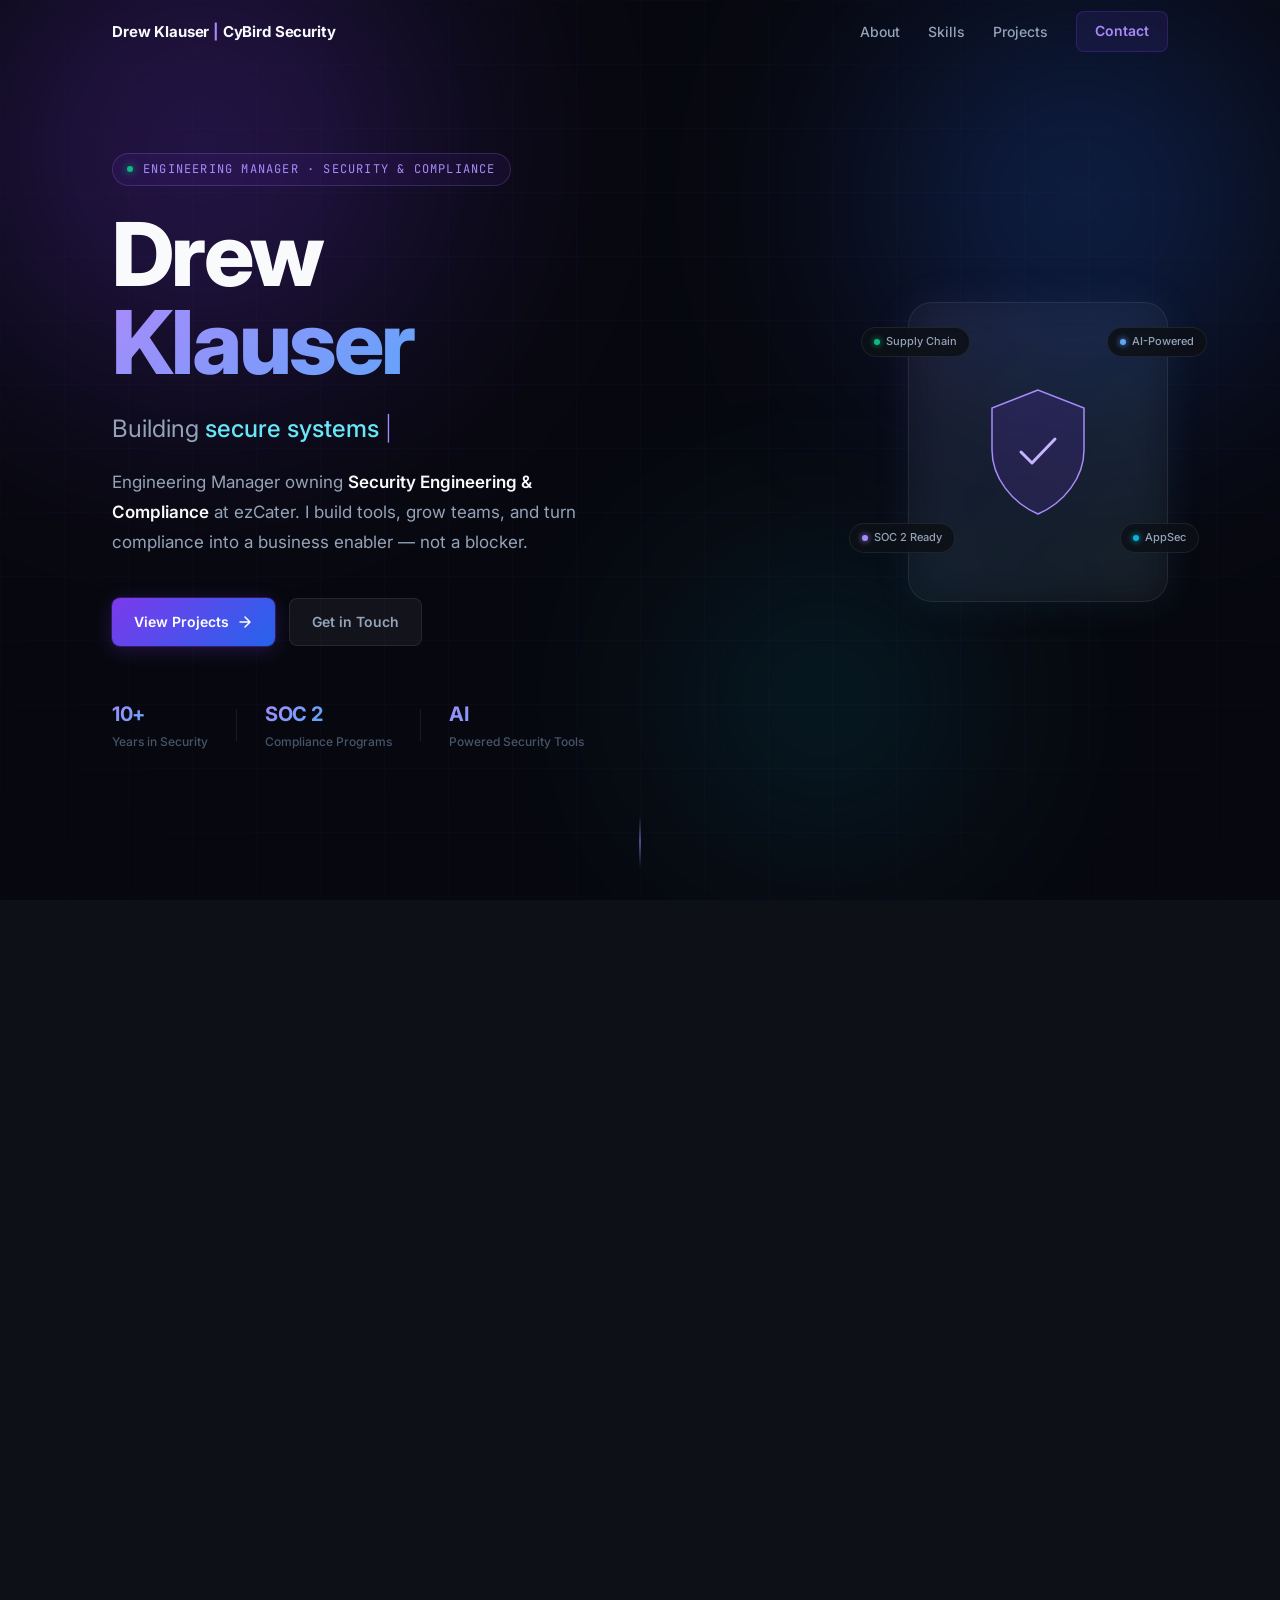
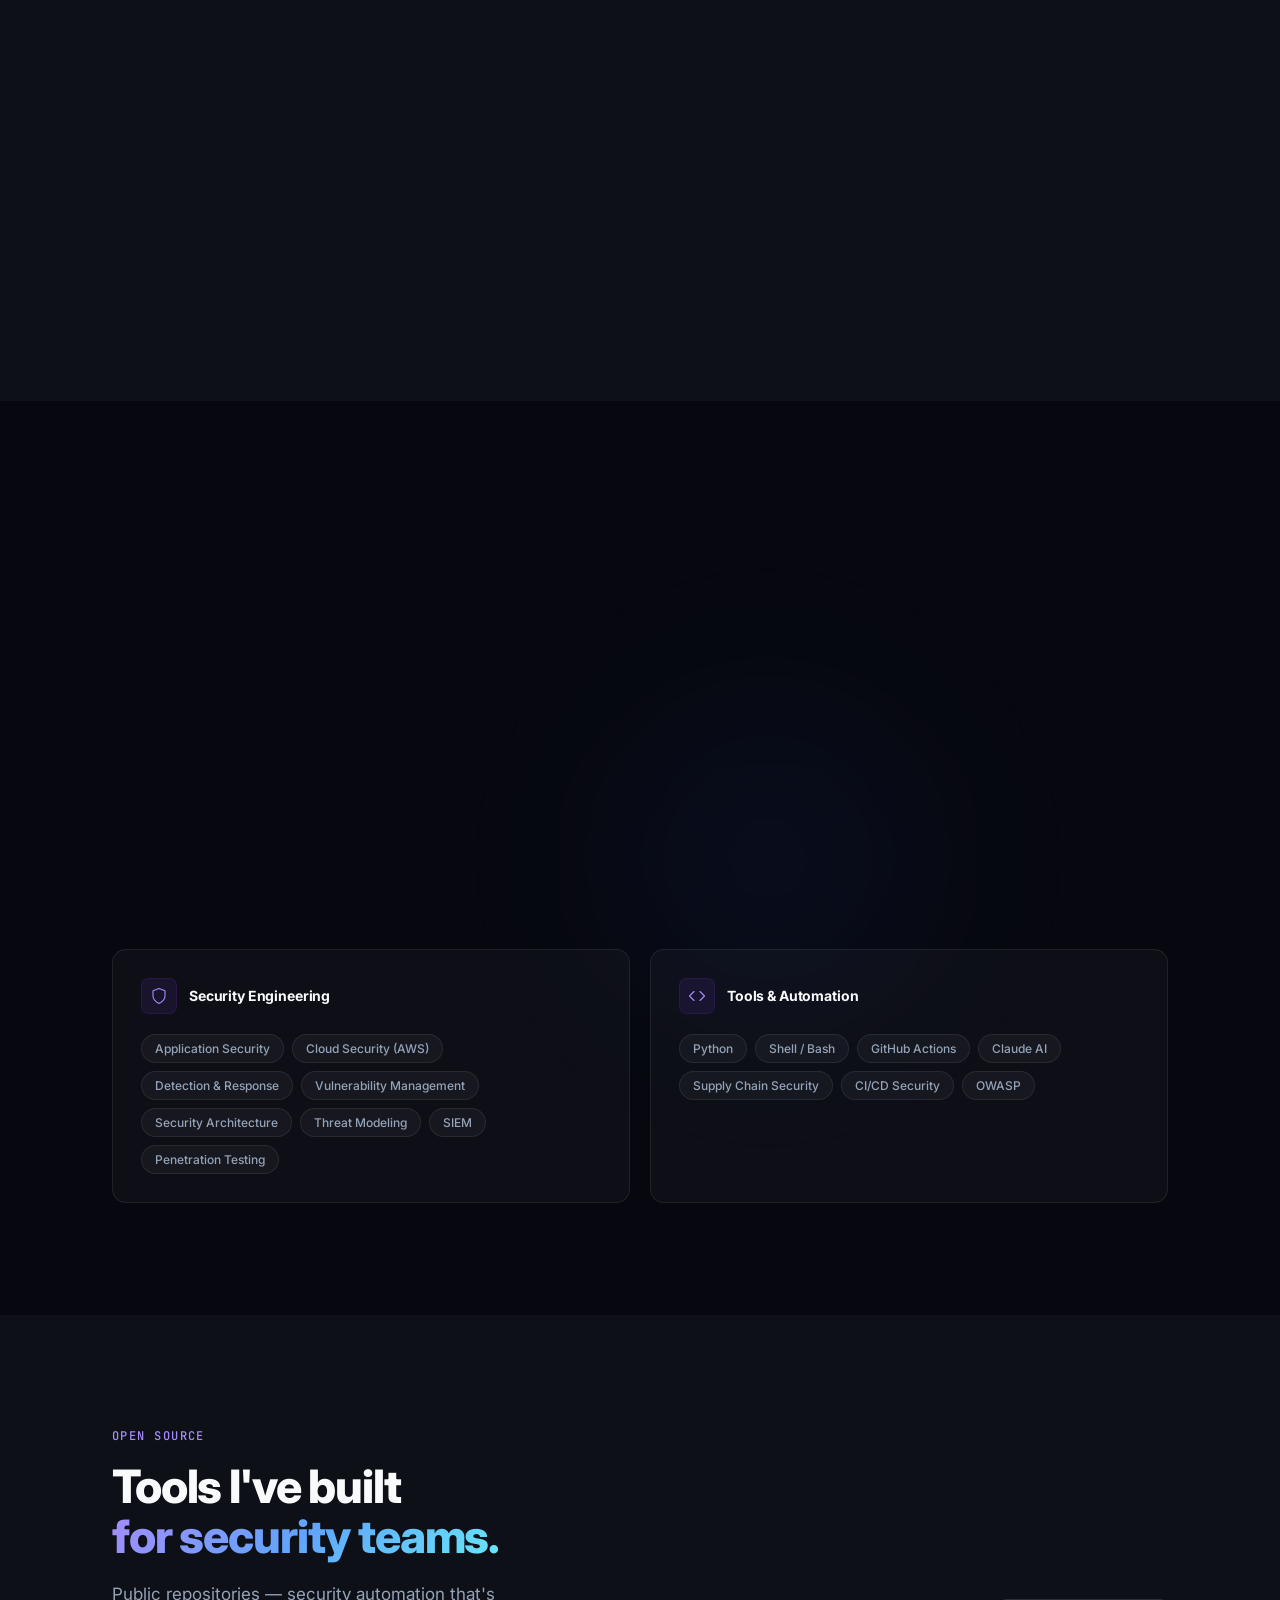
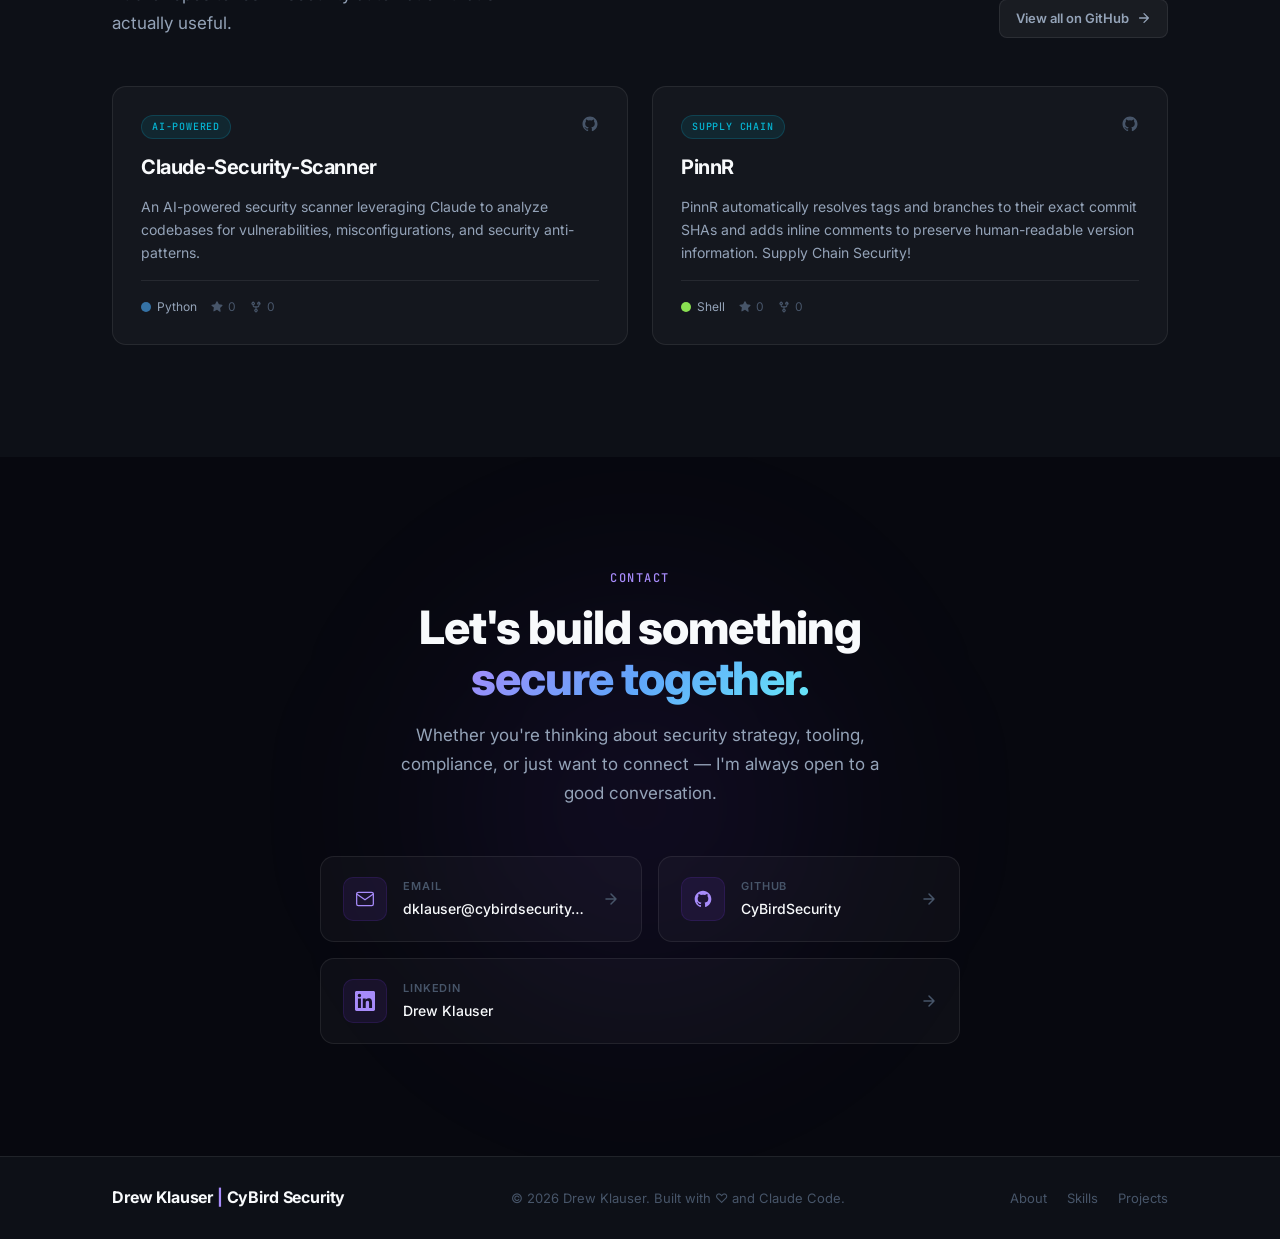
==== index.html @ 9f079eb7 "Update footer logo to match navbar text https://claude.ai/code/session_01VA5mVB4WUfC87ubFKYXCbx" ====
<!DOCTYPE html>
<html lang="en">
<head>
  <meta charset="UTF-8" />
  <meta name="viewport" content="width=device-width, initial-scale=1.0" />
  <meta name="description" content="Drew Klauser — Engineering Manager, Security Engineering & Compliance at ezCater. Builder of security tools, teams, and trustworthy systems." />
  <meta property="og:title" content="Drew Klauser | Security Engineering & Leadership" />
  <meta property="og:description" content="Engineering Manager owning Security Engineering & Compliance at ezCater. Building tools and teams that make security a business enabler." />
  <meta property="og:type" content="website" />
  <meta property="og:url" content="https://cybirdsecurity.com" />
  <title>Drew Klauser | Security Engineering & Leadership</title>

  <!-- Favicon -->
  <link rel="icon" type="image/svg+xml" href="data:image/svg+xml,<svg xmlns='http://www.w3.org/2000/svg' viewBox='0 0 32 32'><rect width='32' height='32' rx='8' fill='%237c3aed'/><text y='22' x='6' font-size='18' font-family='monospace' fill='white'>CB</text></svg>" />

  <!-- Fonts -->
  <link rel="preconnect" href="https://fonts.googleapis.com" />
  <link rel="preconnect" href="https://fonts.gstatic.com" crossorigin />
  <link href="https://fonts.googleapis.com/css2?family=Inter:wght@300;400;500;600;700;800&family=JetBrains+Mono:wght@400;500&display=swap" rel="stylesheet" />

  <link rel="stylesheet" href="assets/css/style.css" />
</head>
<body>

  <!-- ── Navbar ──────────────────────────────────────────────── -->
  <nav class="navbar" id="navbar">
    <div class="nav-inner">
      <a href="#hero" class="nav-logo" aria-label="CyBird Security home">
        <span class="nav-logo-text">Drew Klauser<span class="nav-logo-dot"> | </span>CyBird Security</span>
      </a>

      <ul class="nav-links" id="navLinks" role="list">
        <li><a href="#about" class="nav-link">About</a></li>
        <li><a href="#skills" class="nav-link">Skills</a></li>
        <li><a href="#projects" class="nav-link">Projects</a></li>
        <li><a href="#contact" class="btn btn-nav">Contact</a></li>
      </ul>

      <button class="nav-toggle" id="navToggle" aria-label="Open navigation menu" aria-expanded="false">
        <span class="bar"></span>
        <span class="bar"></span>
        <span class="bar"></span>
      </button>
    </div>
  </nav>

  <!-- ── Hero ───────────────────────────────────────────────── -->
  <section class="hero" id="hero" aria-label="Introduction">
    <div class="hero-mesh" aria-hidden="true">
      <div class="mesh-orb mesh-orb--purple"></div>
      <div class="mesh-orb mesh-orb--blue"></div>
      <div class="mesh-orb mesh-orb--cyan"></div>
      <div class="hero-grid-overlay"></div>
    </div>

    <div class="container hero-container">
      <div class="hero-content reveal">
        <div class="hero-eyebrow">
          <span class="eyebrow-dot" aria-hidden="true"></span>
          Engineering Manager · Security &amp; Compliance
        </div>

        <h1 class="hero-title">
          <span class="title-line">Drew</span>
          <span class="title-line gradient-text">Klauser</span>
        </h1>

        <p class="hero-tagline">
          Building
          <span class="typed-word" id="typedWord" aria-live="polite">secure systems</span>
          <span class="typed-cursor" aria-hidden="true">|</span>
        </p>

        <p class="hero-description">
          Engineering Manager owning <strong>Security Engineering &amp; Compliance</strong> at ezCater.
          I build tools, grow teams, and turn compliance into a business enabler — not a blocker.
        </p>

        <div class="hero-ctas">
          <a href="#projects" class="btn btn-primary">
            View Projects
            <svg width="16" height="16" viewBox="0 0 16 16" fill="none" aria-hidden="true"><path d="M3 8h10M8 3l5 5-5 5" stroke="currentColor" stroke-width="1.5" stroke-linecap="round" stroke-linejoin="round"/></svg>
          </a>
          <a href="#contact" class="btn btn-ghost">Get in Touch</a>
        </div>

        <div class="hero-stats" aria-label="Quick stats">
          <div class="stat">
            <span class="stat-value">10+</span>
            <span class="stat-label">Years in Security</span>
          </div>
          <div class="stat-divider" aria-hidden="true"></div>
          <div class="stat">
            <span class="stat-value">SOC 2</span>
            <span class="stat-label">Compliance Programs</span>
          </div>
          <div class="stat-divider" aria-hidden="true"></div>
          <div class="stat">
            <span class="stat-value">AI</span>
            <span class="stat-label">Powered Security Tools</span>
          </div>
        </div>
      </div>

      <div class="hero-visual reveal" aria-hidden="true">
        <div class="shield-card">
          <div class="shield-glow"></div>
          <svg class="shield-svg" viewBox="0 0 120 140" fill="none" xmlns="http://www.w3.org/2000/svg">
            <path d="M60 8L14 26V68C14 95.6 34 120.8 60 132C86 120.8 106 95.6 106 68V26L60 8Z" fill="url(#shieldGrad)" opacity="0.15"/>
            <path d="M60 8L14 26V68C14 95.6 34 120.8 60 132C86 120.8 106 95.6 106 68V26L60 8Z" stroke="url(#shieldStroke)" stroke-width="1.5"/>
            <path d="M43 70l11 11 23-24" stroke="url(#checkGrad)" stroke-width="3" stroke-linecap="round" stroke-linejoin="round"/>
            <defs>
              <linearGradient id="shieldGrad" x1="14" y1="8" x2="106" y2="132">
                <stop stop-color="#7c3aed"/>
                <stop offset="1" stop-color="#2563eb"/>
              </linearGradient>
              <linearGradient id="shieldStroke" x1="14" y1="8" x2="106" y2="132">
                <stop stop-color="#a78bfa"/>
                <stop offset="1" stop-color="#60a5fa"/>
              </linearGradient>
              <linearGradient id="checkGrad" x1="43" y1="70" x2="77" y2="81">
                <stop stop-color="#c4b5fd"/>
                <stop offset="1" stop-color="#93c5fd"/>
              </linearGradient>
            </defs>
          </svg>
          <div class="shield-badge shield-badge--tl">
            <span class="badge-dot badge-dot--green"></span>Supply Chain
          </div>
          <div class="shield-badge shield-badge--tr">
            <span class="badge-dot badge-dot--blue"></span>AI-Powered
          </div>
          <div class="shield-badge shield-badge--bl">
            <span class="badge-dot badge-dot--purple"></span>SOC 2 Ready
          </div>
          <div class="shield-badge shield-badge--br">
            <span class="badge-dot badge-dot--cyan"></span>AppSec
          </div>
        </div>
      </div>
    </div>

    <div class="hero-scroll-hint" aria-hidden="true">
      <span></span>
    </div>
  </section>

  <!-- ── About ──────────────────────────────────────────────── -->
  <section class="about section" id="about" aria-label="About Drew">
    <div class="container">
      <div class="section-header reveal">
        <p class="section-eyebrow">About</p>
        <h2 class="section-title">Security leadership<br/><span class="gradient-text">that ships.</span></h2>
        <p class="section-sub">
          I sit at the intersection of security engineering, compliance, and product — turning abstract risk into concrete engineering solutions.
        </p>
      </div>

      <div class="about-grid">
        <div class="about-card reveal" style="--delay: 0ms">
          <div class="about-card-icon" aria-hidden="true">
            <svg width="22" height="22" viewBox="0 0 24 24" fill="none" stroke="currentColor" stroke-width="1.5" stroke-linecap="round" stroke-linejoin="round"><path d="M17 21v-2a4 4 0 0 0-4-4H5a4 4 0 0 0-4 4v2"/><circle cx="9" cy="7" r="4"/><path d="M23 21v-2a4 4 0 0 0-3-3.87"/><path d="M16 3.13a4 4 0 0 1 0 7.75"/></svg>
          </div>
          <h3 class="about-card-title">Engineering Leadership</h3>
          <p class="about-card-text">Managing high-performing security engineering teams at ezCater. Owning roadmap, hiring, mentorship, and delivering security outcomes that matter to the business.</p>
        </div>

        <div class="about-card reveal" style="--delay: 80ms">
          <div class="about-card-icon" aria-hidden="true">
            <svg width="22" height="22" viewBox="0 0 24 24" fill="none" stroke="currentColor" stroke-width="1.5" stroke-linecap="round" stroke-linejoin="round"><rect x="3" y="11" width="18" height="11" rx="2" ry="2"/><path d="M7 11V7a5 5 0 0 1 10 0v4"/></svg>
          </div>
          <h3 class="about-card-title">Compliance &amp; GRC</h3>
          <p class="about-card-text">Driving SOC 2, PCI DSS, and GDPR programs that don't slow engineering down. Translating audit requirements into scalable, automated controls.</p>
        </div>

        <div class="about-card reveal" style="--delay: 160ms">
          <div class="about-card-icon" aria-hidden="true">
            <svg width="22" height="22" viewBox="0 0 24 24" fill="none" stroke="currentColor" stroke-width="1.5" stroke-linecap="round" stroke-linejoin="round"><polyline points="16 18 22 12 16 6"/><polyline points="8 6 2 12 8 18"/></svg>
          </div>
          <h3 class="about-card-title">Security Tooling</h3>
          <p class="about-card-text">Building open-source tools that automate security work — from AI-powered code scanning to supply chain protection. If it's repetitive, it should be automated.</p>
        </div>

        <div class="about-card reveal" style="--delay: 240ms">
          <div class="about-card-icon" aria-hidden="true">
            <svg width="22" height="22" viewBox="0 0 24 24" fill="none" stroke="currentColor" stroke-width="1.5" stroke-linecap="round" stroke-linejoin="round"><circle cx="12" cy="12" r="10"/><path d="M9.09 9a3 3 0 0 1 5.83 1c0 2-3 3-3 3"/><line x1="12" y1="17" x2="12.01" y2="17"/></svg>
          </div>
          <h3 class="about-card-title">AI &amp; Automation</h3>
          <p class="about-card-text">Leveraging Claude AI and modern LLMs to augment security workflows — smarter vulnerability triage, automated policy generation, and intelligent code review.</p>
        </div>
      </div>

      <div class="current-role reveal">
        <div class="role-label">Current Role</div>
        <div class="role-content">
          <div class="role-info">
            <span class="role-title">Engineering Manager, Security &amp; Compliance</span>
            <span class="role-sep" aria-hidden="true">·</span>
            <span class="role-company">ezCater</span>
          </div>
          <div class="role-badge">
            <span class="status-dot" aria-hidden="true"></span>
            Remote · Full-time
          </div>
        </div>
      </div>
    </div>
  </section>

  <!-- ── Skills ─────────────────────────────────────────────── -->
  <section class="skills section" id="skills" aria-label="Skills and expertise">
    <div class="skills-bg" aria-hidden="true">
      <div class="skills-orb"></div>
    </div>
    <div class="container">
      <div class="section-header reveal">
        <p class="section-eyebrow">Expertise</p>
        <h2 class="section-title">Where I operate<br/><span class="gradient-text">most effectively.</span></h2>
      </div>

      <div class="skills-grid">
        <div class="skill-group reveal" style="--delay: 0ms">
          <div class="skill-group-header">
            <div class="skill-group-icon" aria-hidden="true">
              <svg width="18" height="18" viewBox="0 0 24 24" fill="none" stroke="currentColor" stroke-width="1.5" stroke-linecap="round" stroke-linejoin="round"><path d="M17 21v-2a4 4 0 0 0-4-4H5a4 4 0 0 0-4 4v2"/><circle cx="9" cy="7" r="4"/><path d="M23 21v-2a4 4 0 0 0-3-3.87"/><path d="M16 3.13a4 4 0 0 1 0 7.75"/></svg>
            </div>
            <h3 class="skill-group-title">Leadership &amp; Strategy</h3>
          </div>
          <div class="skill-tags" role="list">
            <span class="skill-tag" role="listitem">Engineering Management</span>
            <span class="skill-tag" role="listitem">Security Roadmapping</span>
            <span class="skill-tag" role="listitem">Team Building</span>
            <span class="skill-tag" role="listitem">Cross-functional Leadership</span>
            <span class="skill-tag" role="listitem">Security Culture</span>
            <span class="skill-tag" role="listitem">Hiring &amp; Mentorship</span>
            <span class="skill-tag" role="listitem">OKR Alignment</span>
          </div>
        </div>

        <div class="skill-group reveal" style="--delay: 80ms">
          <div class="skill-group-header">
            <div class="skill-group-icon" aria-hidden="true">
              <svg width="18" height="18" viewBox="0 0 24 24" fill="none" stroke="currentColor" stroke-width="1.5" stroke-linecap="round" stroke-linejoin="round"><rect x="3" y="11" width="18" height="11" rx="2"/><path d="M7 11V7a5 5 0 0 1 10 0v4"/></svg>
            </div>
            <h3 class="skill-group-title">Compliance &amp; GRC</h3>
          </div>
          <div class="skill-tags" role="list">
            <span class="skill-tag" role="listitem">SOC 2 Type II</span>
            <span class="skill-tag" role="listitem">PCI DSS</span>
            <span class="skill-tag" role="listitem">ISO 27001</span>
            <span class="skill-tag" role="listitem">GDPR / CCPA</span>
            <span class="skill-tag" role="listitem">Risk Management</span>
            <span class="skill-tag" role="listitem">Vendor Assessment</span>
            <span class="skill-tag" role="listitem">Audit Readiness</span>
            <span class="skill-tag" role="listitem">Policy Development</span>
          </div>
        </div>

        <div class="skill-group reveal" style="--delay: 160ms">
          <div class="skill-group-header">
            <div class="skill-group-icon" aria-hidden="true">
              <svg width="18" height="18" viewBox="0 0 24 24" fill="none" stroke="currentColor" stroke-width="1.5" stroke-linecap="round" stroke-linejoin="round"><path d="M12 22s8-4 8-10V5l-8-3-8 3v7c0 6 8 10 8 10z"/></svg>
            </div>
            <h3 class="skill-group-title">Security Engineering</h3>
          </div>
          <div class="skill-tags" role="list">
            <span class="skill-tag" role="listitem">Application Security</span>
            <span class="skill-tag" role="listitem">Cloud Security (AWS)</span>
            <span class="skill-tag" role="listitem">Detection &amp; Response</span>
            <span class="skill-tag" role="listitem">Vulnerability Management</span>
            <span class="skill-tag" role="listitem">Security Architecture</span>
            <span class="skill-tag" role="listitem">Threat Modeling</span>
            <span class="skill-tag" role="listitem">SIEM</span>
            <span class="skill-tag" role="listitem">Penetration Testing</span>
          </div>
        </div>

        <div class="skill-group reveal" style="--delay: 240ms">
          <div class="skill-group-header">
            <div class="skill-group-icon" aria-hidden="true">
              <svg width="18" height="18" viewBox="0 0 24 24" fill="none" stroke="currentColor" stroke-width="1.5" stroke-linecap="round" stroke-linejoin="round"><polyline points="16 18 22 12 16 6"/><polyline points="8 6 2 12 8 18"/></svg>
            </div>
            <h3 class="skill-group-title">Tools &amp; Automation</h3>
          </div>
          <div class="skill-tags" role="list">
            <span class="skill-tag" role="listitem">Python</span>
            <span class="skill-tag" role="listitem">Shell / Bash</span>
            <span class="skill-tag" role="listitem">GitHub Actions</span>
            <span class="skill-tag" role="listitem">Claude AI</span>
            <span class="skill-tag" role="listitem">Supply Chain Security</span>
            <span class="skill-tag" role="listitem">CI/CD Security</span>
            <span class="skill-tag" role="listitem">OWASP</span>
          </div>
        </div>
      </div>
    </div>
  </section>

  <!-- ── Projects ───────────────────────────────────────────── -->
  <section class="projects section" id="projects" aria-label="Featured projects">
    <div class="container">
      <div class="projects-header reveal">
        <div class="section-header">
          <p class="section-eyebrow">Open Source</p>
          <h2 class="section-title">Tools I've built<br/><span class="gradient-text">for security teams.</span></h2>
          <p class="section-sub">Public repositories — security automation that's actually useful.</p>
        </div>
        <a href="https://github.com/CyBirdSecurity" target="_blank" rel="noopener noreferrer" class="btn btn-ghost btn-sm" aria-label="View all repositories on GitHub">
          View all on GitHub
          <svg width="14" height="14" viewBox="0 0 16 16" fill="none" aria-hidden="true"><path d="M3 8h10M8 3l5 5-5 5" stroke="currentColor" stroke-width="1.5" stroke-linecap="round" stroke-linejoin="round"/></svg>
        </a>
      </div>

      <div class="projects-grid" id="projectsGrid" aria-label="Featured repositories">
        <!-- Project cards injected by main.js -->
        <div class="project-skeleton" aria-hidden="true"></div>
        <div class="project-skeleton" aria-hidden="true"></div>
      </div>
    </div>
  </section>

  <!-- ── Contact ────────────────────────────────────────────── -->
  <section class="contact section" id="contact" aria-label="Contact information">
    <div class="contact-bg" aria-hidden="true">
      <div class="contact-orb"></div>
    </div>
    <div class="container">
      <div class="contact-inner reveal">
        <p class="section-eyebrow" style="text-align:center">Contact</p>
        <h2 class="section-title" style="text-align:center">
          Let's build something<br/><span class="gradient-text">secure together.</span>
        </h2>
        <p class="contact-sub">
          Whether you're thinking about security strategy, tooling, compliance, or just want to connect — I'm always open to a good conversation.
        </p>

        <div class="contact-links">
          <a href="mailto:dklauser@cybirdsecurity.com" class="contact-card" aria-label="Send email to Drew">
            <div class="contact-card-icon" aria-hidden="true">
              <svg width="20" height="20" viewBox="0 0 24 24" fill="none" stroke="currentColor" stroke-width="1.5" stroke-linecap="round" stroke-linejoin="round"><path d="M4 4h16c1.1 0 2 .9 2 2v12c0 1.1-.9 2-2 2H4c-1.1 0-2-.9-2-2V6c0-1.1.9-2 2-2z"/><polyline points="22,6 12,13 2,6"/></svg>
            </div>
            <div class="contact-card-content">
              <span class="contact-card-label">Email</span>
              <span class="contact-card-value">dklauser@cybirdsecurity.com</span>
            </div>
            <svg class="contact-card-arrow" width="16" height="16" viewBox="0 0 16 16" fill="none" aria-hidden="true"><path d="M3 8h10M8 3l5 5-5 5" stroke="currentColor" stroke-width="1.5" stroke-linecap="round" stroke-linejoin="round"/></svg>
          </a>

          <a href="https://github.com/CyBirdSecurity" target="_blank" rel="noopener noreferrer" class="contact-card" aria-label="Drew's GitHub profile">
            <div class="contact-card-icon" aria-hidden="true">
              <svg width="20" height="20" viewBox="0 0 24 24" fill="currentColor"><path d="M12 2C6.477 2 2 6.477 2 12c0 4.42 2.865 8.166 6.839 9.489.5.092.682-.217.682-.482 0-.237-.008-.866-.013-1.7-2.782.604-3.369-1.34-3.369-1.34-.454-1.156-1.11-1.463-1.11-1.463-.908-.62.069-.608.069-.608 1.003.07 1.531 1.03 1.531 1.03.892 1.529 2.341 1.087 2.91.831.092-.646.35-1.086.636-1.336-2.22-.253-4.555-1.11-4.555-4.943 0-1.091.39-1.984 1.029-2.683-.103-.253-.446-1.27.098-2.647 0 0 .84-.269 2.75 1.025A9.578 9.578 0 0 1 12 6.836a9.59 9.59 0 0 1 2.504.337c1.909-1.294 2.747-1.025 2.747-1.025.546 1.377.202 2.394.1 2.647.64.699 1.028 1.592 1.028 2.683 0 3.842-2.339 4.687-4.566 4.935.359.309.678.919.678 1.852 0 1.336-.012 2.415-.012 2.743 0 .267.18.578.688.48C19.138 20.163 22 16.418 22 12c0-5.523-4.477-10-10-10z"/></svg>
            </div>
            <div class="contact-card-content">
              <span class="contact-card-label">GitHub</span>
              <span class="contact-card-value">CyBirdSecurity</span>
            </div>
            <svg class="contact-card-arrow" width="16" height="16" viewBox="0 0 16 16" fill="none" aria-hidden="true"><path d="M3 8h10M8 3l5 5-5 5" stroke="currentColor" stroke-width="1.5" stroke-linecap="round" stroke-linejoin="round"/></svg>
          </a>

          <a href="https://www.linkedin.com/in/drewklauser/" target="_blank" rel="noopener noreferrer" class="contact-card" aria-label="Drew's LinkedIn profile">
            <div class="contact-card-icon" aria-hidden="true">
              <svg width="20" height="20" viewBox="0 0 24 24" fill="currentColor"><path d="M20.447 20.452h-3.554v-5.569c0-1.328-.027-3.037-1.852-3.037-1.853 0-2.136 1.445-2.136 2.939v5.667H9.351V9h3.414v1.561h.046c.477-.9 1.637-1.85 3.37-1.85 3.601 0 4.267 2.37 4.267 5.455v6.286zM5.337 7.433a2.062 2.062 0 0 1-2.063-2.065 2.064 2.064 0 1 1 2.063 2.065zm1.782 13.019H3.555V9h3.564v11.452zM22.225 0H1.771C.792 0 0 .774 0 1.729v20.542C0 23.227.792 24 1.771 24h20.451C23.2 24 24 23.227 24 22.271V1.729C24 .774 23.2 0 22.222 0h.003z"/></svg>
            </div>
            <div class="contact-card-content">
              <span class="contact-card-label">LinkedIn</span>
              <span class="contact-card-value">Drew Klauser</span>
            </div>
            <svg class="contact-card-arrow" width="16" height="16" viewBox="0 0 16 16" fill="none" aria-hidden="true"><path d="M3 8h10M8 3l5 5-5 5" stroke="currentColor" stroke-width="1.5" stroke-linecap="round" stroke-linejoin="round"/></svg>
          </a>
        </div>
      </div>
    </div>
  </section>

  <!-- ── Footer ─────────────────────────────────────────────── -->
  <footer class="footer">
    <div class="container footer-inner">
      <a href="#hero" class="footer-logo" aria-label="Back to top">
        <span class="footer-logo-text">Drew Klauser<span class="nav-logo-dot"> | </span>CyBird Security</span>
      </a>
      <p class="footer-copy">
        &copy; <span id="footerYear"></span> Drew Klauser. Built with
        <span aria-label="love">&#9825;</span> and Claude Code.
      </p>
      <nav class="footer-links" aria-label="Footer navigation">
        <a href="#about" class="footer-link">About</a>
        <a href="#skills" class="footer-link">Skills</a>
        <a href="#projects" class="footer-link">Projects</a>
      </nav>
    </div>
  </footer>

  <script src="assets/js/main.js"></script>
</body>
</html>
---- assets/css/style.css ----
/* ─────────────────────────────────────────────────────────────
   CyBird Security — style.css
   Design: Clean Modern SaaS (Cyera-inspired)
   ───────────────────────────────────────────────────────────── */

/* ── Custom Properties ─────────────────────────────────────── */
:root {
  /* Color */
  --c-bg:          #07080f;
  --c-bg-elevated: #0d1017;
  --c-bg-card:     rgba(255, 255, 255, 0.03);
  --c-bg-card-hov: rgba(255, 255, 255, 0.06);
  --c-border:      rgba(255, 255, 255, 0.08);
  --c-border-hov:  rgba(124, 58, 237, 0.4);

  --c-purple:      #7c3aed;
  --c-purple-lt:   #a78bfa;
  --c-blue:        #2563eb;
  --c-blue-lt:     #60a5fa;
  --c-cyan:        #06b6d4;
  --c-cyan-lt:     #67e8f9;
  --c-green:       #10b981;

  --c-text:        #f8fafc;
  --c-text-2:      #94a3b8;
  --c-text-3:      #475569;

  /* Gradient */
  --grad-primary:  linear-gradient(135deg, var(--c-purple-lt) 0%, var(--c-blue-lt) 50%, var(--c-cyan-lt) 100%);
  --grad-button:   linear-gradient(135deg, var(--c-purple) 0%, var(--c-blue) 100%);

  /* Typography */
  --font:          'Inter', system-ui, -apple-system, sans-serif;
  --font-mono:     'JetBrains Mono', 'Fira Code', monospace;

  /* Layout */
  --nav-h:         64px;
  --radius:        14px;
  --radius-sm:     8px;
  --radius-pill:   999px;

  /* Motion */
  --ease:          cubic-bezier(0.16, 1, 0.3, 1);
  --t-fast:        150ms;
  --t-base:        250ms;
  --t-slow:        400ms;
}

/* ── Reset & Base ──────────────────────────────────────────── */
*, *::before, *::after { box-sizing: border-box; margin: 0; padding: 0; }

html {
  scroll-behavior: smooth;
  scroll-padding-top: var(--nav-h);
  -webkit-text-size-adjust: 100%;
}

body {
  background: var(--c-bg);
  color: var(--c-text);
  font-family: var(--font);
  font-size: 16px;
  line-height: 1.6;
  -webkit-font-smoothing: antialiased;
  -moz-osx-font-smoothing: grayscale;
  overflow-x: hidden;
}

a { color: inherit; text-decoration: none; }
ul, ol { list-style: none; }
button { font-family: inherit; cursor: pointer; border: none; background: none; }
img, svg { display: block; max-width: 100%; }
strong { font-weight: 600; color: var(--c-text); }

/* ── Utility ────────────────────────────────────────────────── */
.container {
  width: 100%;
  max-width: 1120px;
  margin: 0 auto;
  padding: 0 32px;
}

.gradient-text {
  background: var(--grad-primary);
  -webkit-background-clip: text;
  -webkit-text-fill-color: transparent;
  background-clip: text;
}

.section { padding: 112px 0; }

.section-eyebrow {
  font-family: var(--font-mono);
  font-size: 12px;
  font-weight: 500;
  letter-spacing: 0.12em;
  text-transform: uppercase;
  color: var(--c-purple-lt);
  margin-bottom: 14px;
}

.section-header {
  margin-bottom: 64px;
}

.section-title {
  font-size: clamp(30px, 4.5vw, 46px);
  font-weight: 800;
  line-height: 1.1;
  letter-spacing: -0.025em;
  margin-bottom: 18px;
}

.section-sub {
  font-size: 17px;
  color: var(--c-text-2);
  max-width: 520px;
  line-height: 1.7;
}

/* ── Reveal animation ──────────────────────────────────────── */
.reveal {
  opacity: 0;
  transform: translateY(24px);
  transition: opacity 0.7s var(--ease), transform 0.7s var(--ease);
  transition-delay: var(--delay, 0ms);
}
.reveal.visible {
  opacity: 1;
  transform: none;
}

/* ── Buttons ────────────────────────────────────────────────── */
.btn {
  display: inline-flex;
  align-items: center;
  gap: 8px;
  padding: 12px 22px;
  border-radius: var(--radius-sm);
  font-size: 14px;
  font-weight: 600;
  transition: all var(--t-base) var(--ease);
  white-space: nowrap;
}

.btn-primary {
  background: var(--grad-button);
  color: #fff;
  box-shadow: 0 0 0 1px rgba(124, 58, 237, 0.3), 0 4px 20px rgba(124, 58, 237, 0.25);
}
.btn-primary:hover {
  transform: translateY(-2px);
  box-shadow: 0 0 0 1px rgba(124, 58, 237, 0.5), 0 8px 32px rgba(124, 58, 237, 0.35);
}
.btn-primary:active { transform: translateY(0); }

.btn-ghost {
  background: rgba(255,255,255,0.05);
  color: var(--c-text-2);
  border: 1px solid var(--c-border);
}
.btn-ghost:hover {
  background: rgba(255,255,255,0.09);
  border-color: rgba(255,255,255,0.15);
  color: var(--c-text);
  transform: translateY(-1px);
}

.btn-nav {
  background: rgba(124, 58, 237, 0.1);
  color: var(--c-purple-lt);
  border: 1px solid rgba(124, 58, 237, 0.25);
  padding: 8px 18px;
}
.btn-nav:hover {
  background: rgba(124, 58, 237, 0.18);
  border-color: rgba(124, 58, 237, 0.5);
  color: var(--c-text);
}

.btn-sm {
  padding: 8px 16px;
  font-size: 13px;
}

/* ── Navbar ─────────────────────────────────────────────────── */
.navbar {
  position: fixed;
  top: 0;
  inset-inline: 0;
  z-index: 100;
  height: var(--nav-h);
  transition: background var(--t-base), border-color var(--t-base), backdrop-filter var(--t-base);
  border-bottom: 1px solid transparent;
}

.navbar.scrolled {
  background: rgba(7, 8, 15, 0.75);
  backdrop-filter: blur(20px) saturate(160%);
  -webkit-backdrop-filter: blur(20px) saturate(160%);
  border-bottom-color: var(--c-border);
}

.nav-inner {
  display: flex;
  align-items: center;
  justify-content: space-between;
  height: 100%;
  max-width: 1120px;
  margin: 0 auto;
  padding: 0 32px;
}

.nav-logo {
  display: flex;
  align-items: center;
  font-size: 15px;
  font-weight: 700;
  letter-spacing: -0.01em;
  transition: opacity var(--t-fast);
  white-space: nowrap;
}
.nav-logo:hover { opacity: 0.85; }
.nav-logo-dot { color: var(--c-purple-lt); }

.nav-links {
  display: flex;
  align-items: center;
  gap: 28px;
}

.nav-link {
  font-size: 14px;
  font-weight: 500;
  color: var(--c-text-2);
  transition: color var(--t-fast);
}
.nav-link:hover { color: var(--c-text); }

.nav-toggle {
  display: none;
  flex-direction: column;
  gap: 5px;
  padding: 6px;
  border-radius: var(--radius-sm);
}
.bar {
  display: block;
  width: 20px;
  height: 2px;
  background: var(--c-text-2);
  border-radius: 2px;
  transition: transform var(--t-base), opacity var(--t-base), background var(--t-fast);
}
.nav-toggle:hover .bar { background: var(--c-text); }

/* ── Hero ───────────────────────────────────────────────────── */
.hero {
  position: relative;
  min-height: 100svh;
  display: flex;
  flex-direction: column;
  align-items: center;
  justify-content: center;
  overflow: hidden;
  padding-top: var(--nav-h);
}

/* Mesh gradient background */
.hero-mesh {
  position: absolute;
  inset: 0;
  pointer-events: none;
  overflow: hidden;
}

.mesh-orb {
  position: absolute;
  border-radius: 50%;
  filter: blur(100px);
  opacity: 0.35;
  animation: floatOrb 12s ease-in-out infinite alternate;
}
.mesh-orb--purple {
  width: 700px; height: 700px;
  top: -200px; left: -150px;
  background: radial-gradient(circle, var(--c-purple) 0%, transparent 70%);
  animation-duration: 14s;
}
.mesh-orb--blue {
  width: 600px; height: 600px;
  top: -100px; right: -100px;
  background: radial-gradient(circle, var(--c-blue) 0%, transparent 70%);
  animation-duration: 11s;
  animation-delay: -4s;
}
.mesh-orb--cyan {
  width: 400px; height: 400px;
  bottom: 0; right: 20%;
  background: radial-gradient(circle, var(--c-cyan) 0%, transparent 70%);
  opacity: 0.2;
  animation-duration: 9s;
  animation-delay: -7s;
}

@keyframes floatOrb {
  from { transform: translate(0, 0) scale(1); }
  to   { transform: translate(30px, 20px) scale(1.05); }
}

.hero-grid-overlay {
  position: absolute;
  inset: 0;
  background-image:
    linear-gradient(rgba(124, 58, 237, 0.04) 1px, transparent 1px),
    linear-gradient(90deg, rgba(124, 58, 237, 0.04) 1px, transparent 1px);
  background-size: 64px 64px;
  mask-image: radial-gradient(ellipse 90% 90% at 50% 50%, black 40%, transparent 100%);
  -webkit-mask-image: radial-gradient(ellipse 90% 90% at 50% 50%, black 40%, transparent 100%);
}

.hero-container {
  display: grid;
  grid-template-columns: 1fr auto;
  align-items: center;
  gap: 80px;
  position: relative;
  z-index: 1;
  padding-bottom: 60px;
}

.hero-eyebrow {
  display: inline-flex;
  align-items: center;
  gap: 10px;
  font-family: var(--font-mono);
  font-size: 12px;
  letter-spacing: 0.1em;
  text-transform: uppercase;
  color: var(--c-purple-lt);
  margin-bottom: 24px;
  border: 1px solid rgba(167, 139, 250, 0.2);
  background: rgba(124, 58, 237, 0.08);
  padding: 6px 14px;
  border-radius: var(--radius-pill);
  width: fit-content;
}

.eyebrow-dot {
  width: 6px; height: 6px;
  border-radius: 50%;
  background: var(--c-green);
  box-shadow: 0 0 8px var(--c-green);
  animation: pulse 2.5s ease-in-out infinite;
}
@keyframes pulse {
  0%, 100% { opacity: 1; transform: scale(1); }
  50%       { opacity: 0.6; transform: scale(0.85); }
}

.hero-title {
  font-size: clamp(52px, 8vw, 88px);
  font-weight: 800;
  line-height: 1.0;
  letter-spacing: -0.03em;
  margin-bottom: 24px;
}
.title-line { display: block; }

.hero-tagline {
  font-size: clamp(18px, 2.5vw, 24px);
  color: var(--c-text-2);
  margin-bottom: 20px;
  display: flex;
  align-items: center;
  gap: 6px;
  min-height: 36px;
}

.typed-word { color: var(--c-cyan-lt); font-weight: 500; }
.typed-cursor {
  color: var(--c-purple-lt);
  animation: blink 1s step-end infinite;
  font-weight: 300;
}
@keyframes blink { 0%, 100% { opacity: 1; } 50% { opacity: 0; } }

.hero-description {
  font-size: 17px;
  color: var(--c-text-2);
  max-width: 500px;
  line-height: 1.75;
  margin-bottom: 40px;
}

.hero-ctas { display: flex; gap: 14px; flex-wrap: wrap; margin-bottom: 52px; }

.hero-stats {
  display: flex;
  align-items: center;
  gap: 28px;
}
.stat {
  display: flex;
  flex-direction: column;
  gap: 2px;
}
.stat-value {
  font-size: 20px;
  font-weight: 700;
  letter-spacing: -0.02em;
  background: var(--grad-primary);
  -webkit-background-clip: text;
  -webkit-text-fill-color: transparent;
  background-clip: text;
}
.stat-label {
  font-size: 12px;
  color: var(--c-text-3);
  font-weight: 500;
}
.stat-divider {
  width: 1px;
  height: 32px;
  background: var(--c-border);
}

/* Hero visual (shield card) */
.hero-visual {
  position: relative;
  flex-shrink: 0;
}

.shield-card {
  position: relative;
  width: 260px;
  height: 300px;
  background: var(--c-bg-card);
  border: 1px solid var(--c-border);
  border-radius: 24px;
  display: flex;
  align-items: center;
  justify-content: center;
  backdrop-filter: blur(12px);
  -webkit-backdrop-filter: blur(12px);
  overflow: visible;
}

.shield-glow {
  position: absolute;
  inset: -2px;
  border-radius: 26px;
  background: var(--grad-primary);
  opacity: 0.08;
  z-index: -1;
  filter: blur(20px);
}

.shield-svg {
  width: 120px;
  animation: shieldFloat 4s ease-in-out infinite;
}
@keyframes shieldFloat {
  0%, 100% { transform: translateY(0); }
  50%       { transform: translateY(-8px); }
}

.shield-badge {
  position: absolute;
  display: flex;
  align-items: center;
  gap: 6px;
  font-size: 11px;
  font-weight: 500;
  color: var(--c-text-2);
  background: rgba(13, 16, 23, 0.9);
  border: 1px solid var(--c-border);
  border-radius: var(--radius-pill);
  padding: 5px 12px;
  white-space: nowrap;
  backdrop-filter: blur(8px);
  -webkit-backdrop-filter: blur(8px);
}
.shield-badge--tl { top: 24px; left: -48px; }
.shield-badge--tr { top: 24px; right: -40px; }
.shield-badge--bl { bottom: 48px; left: -60px; }
.shield-badge--br { bottom: 48px; right: -32px; }

.badge-dot {
  width: 6px; height: 6px;
  border-radius: 50%;
  flex-shrink: 0;
}
.badge-dot--green  { background: var(--c-green); box-shadow: 0 0 6px var(--c-green); }
.badge-dot--blue   { background: var(--c-blue-lt); box-shadow: 0 0 6px var(--c-blue-lt); }
.badge-dot--purple { background: var(--c-purple-lt); box-shadow: 0 0 6px var(--c-purple-lt); }
.badge-dot--cyan   { background: var(--c-cyan); box-shadow: 0 0 6px var(--c-cyan); }

/* Scroll hint */
.hero-scroll-hint {
  position: absolute;
  bottom: 32px;
  left: 50%;
  transform: translateX(-50%);
  z-index: 1;
}
.hero-scroll-hint span {
  display: block;
  width: 1px;
  height: 52px;
  background: linear-gradient(to bottom, transparent, var(--c-purple-lt), transparent);
  margin: 0 auto;
  animation: scrollLine 2s ease-in-out infinite;
}
@keyframes scrollLine {
  0%   { transform: scaleY(0); transform-origin: top; opacity: 0; }
  40%  { transform: scaleY(1); transform-origin: top; opacity: 1; }
  60%  { transform: scaleY(1); transform-origin: bottom; opacity: 1; }
  100% { transform: scaleY(0); transform-origin: bottom; opacity: 0; }
}

/* ── About ──────────────────────────────────────────────────── */
.about { background: var(--c-bg-elevated); }

.about-grid {
  display: grid;
  grid-template-columns: repeat(2, 1fr);
  gap: 20px;
  margin-bottom: 40px;
}

.about-card {
  background: var(--c-bg-card);
  border: 1px solid var(--c-border);
  border-radius: var(--radius);
  padding: 28px;
  transition: border-color var(--t-base), background var(--t-base), transform var(--t-slow) var(--ease);
}
.about-card:hover {
  border-color: rgba(124, 58, 237, 0.3);
  background: var(--c-bg-card-hov);
  transform: translateY(-3px);
}

.about-card-icon {
  width: 44px;
  height: 44px;
  border-radius: 10px;
  background: rgba(124, 58, 237, 0.12);
  border: 1px solid rgba(124, 58, 237, 0.2);
  display: flex;
  align-items: center;
  justify-content: center;
  color: var(--c-purple-lt);
  margin-bottom: 18px;
}

.about-card-title {
  font-size: 15px;
  font-weight: 700;
  margin-bottom: 8px;
  letter-spacing: -0.01em;
}

.about-card-text {
  font-size: 14px;
  color: var(--c-text-2);
  line-height: 1.65;
}

.current-role {
  background: linear-gradient(135deg, rgba(124, 58, 237, 0.08) 0%, rgba(37, 99, 235, 0.08) 100%);
  border: 1px solid rgba(124, 58, 237, 0.2);
  border-radius: var(--radius);
  padding: 20px 28px;
  display: flex;
  align-items: center;
  gap: 20px;
}

.role-label {
  font-family: var(--font-mono);
  font-size: 11px;
  letter-spacing: 0.1em;
  text-transform: uppercase;
  color: var(--c-purple-lt);
  flex-shrink: 0;
}

.role-content {
  display: flex;
  align-items: center;
  justify-content: space-between;
  flex: 1;
  flex-wrap: wrap;
  gap: 12px;
}

.role-info {
  display: flex;
  align-items: center;
  gap: 10px;
  flex-wrap: wrap;
}

.role-title {
  font-weight: 600;
  font-size: 15px;
}

.role-sep { color: var(--c-text-3); }

.role-company {
  font-weight: 600;
  color: var(--c-blue-lt);
}

.role-badge {
  display: flex;
  align-items: center;
  gap: 7px;
  font-size: 12px;
  color: var(--c-text-3);
  border: 1px solid var(--c-border);
  border-radius: var(--radius-pill);
  padding: 4px 12px;
}

.status-dot {
  width: 6px; height: 6px;
  border-radius: 50%;
  background: var(--c-green);
  box-shadow: 0 0 8px var(--c-green);
  animation: pulse 2.5s ease-in-out infinite;
}

/* ── Skills ─────────────────────────────────────────────────── */
.skills {
  position: relative;
  overflow: hidden;
}

.skills-bg {
  position: absolute;
  inset: 0;
  pointer-events: none;
}
.skills-orb {
  position: absolute;
  width: 500px; height: 500px;
  top: 50%; left: 60%;
  transform: translate(-50%, -50%);
  background: radial-gradient(circle, rgba(37, 99, 235, 0.08) 0%, transparent 70%);
  filter: blur(60px);
}

.skills-grid {
  display: grid;
  grid-template-columns: repeat(2, 1fr);
  gap: 20px;
  position: relative;
  z-index: 1;
}

.skill-group {
  background: var(--c-bg-card);
  border: 1px solid var(--c-border);
  border-radius: var(--radius);
  padding: 28px;
  transition: border-color var(--t-base), background var(--t-base);
}
.skill-group:hover {
  border-color: rgba(124, 58, 237, 0.25);
  background: var(--c-bg-card-hov);
}

.skill-group-header {
  display: flex;
  align-items: center;
  gap: 12px;
  margin-bottom: 20px;
}

.skill-group-icon {
  width: 36px; height: 36px;
  border-radius: 8px;
  background: rgba(124, 58, 237, 0.1);
  border: 1px solid rgba(124, 58, 237, 0.15);
  display: flex;
  align-items: center;
  justify-content: center;
  color: var(--c-purple-lt);
  flex-shrink: 0;
}

.skill-group-title {
  font-size: 14px;
  font-weight: 700;
  letter-spacing: -0.01em;
}

.skill-tags {
  display: flex;
  flex-wrap: wrap;
  gap: 8px;
}

.skill-tag {
  font-size: 12px;
  font-weight: 500;
  color: var(--c-text-2);
  background: rgba(255,255,255,0.04);
  border: 1px solid var(--c-border);
  border-radius: var(--radius-pill);
  padding: 4px 13px;
  transition: all var(--t-fast);
  cursor: default;
}
.skill-tag:hover {
  background: rgba(124, 58, 237, 0.1);
  border-color: rgba(124, 58, 237, 0.35);
  color: var(--c-purple-lt);
}

/* ── Projects ───────────────────────────────────────────────── */
.projects { background: var(--c-bg-elevated); }

.projects-header {
  display: flex;
  justify-content: space-between;
  align-items: flex-end;
  gap: 24px;
  margin-bottom: 48px;
  flex-wrap: wrap;
}
.projects-header .section-header { margin-bottom: 0; }
.projects-header .section-sub { max-width: 400px; }

.projects-grid {
  display: grid;
  grid-template-columns: repeat(auto-fit, minmax(340px, 1fr));
  gap: 24px;
}

/* Skeleton loaders */
.project-skeleton {
  height: 280px;
  border-radius: var(--radius);
  background: linear-gradient(90deg,
    rgba(255,255,255,0.03) 0%,
    rgba(255,255,255,0.06) 50%,
    rgba(255,255,255,0.03) 100%
  );
  background-size: 200% 100%;
  animation: shimmer 1.5s infinite;
}
@keyframes shimmer {
  0%   { background-position: -200% 0; }
  100% { background-position:  200% 0; }
}

/* Project cards (injected by JS) */
.project-card {
  position: relative;
  background: var(--c-bg-card);
  border: 1px solid var(--c-border);
  border-radius: var(--radius);
  padding: 28px;
  display: flex;
  flex-direction: column;
  gap: 16px;
  transition: border-color var(--t-base), background var(--t-base), transform var(--t-slow) var(--ease), box-shadow var(--t-slow) var(--ease);
  overflow: hidden;
  text-decoration: none;
  color: inherit;
}
.project-card::before {
  content: '';
  position: absolute;
  top: 0; left: 0; right: 0;
  height: 2px;
  background: var(--grad-primary);
  opacity: 0;
  transition: opacity var(--t-base);
}
.project-card:hover {
  border-color: rgba(124, 58, 237, 0.35);
  background: var(--c-bg-card-hov);
  transform: translateY(-5px);
  box-shadow: 0 20px 60px rgba(0,0,0,0.3), 0 0 40px rgba(124, 58, 237, 0.06);
}
.project-card:hover::before { opacity: 1; }

.project-card-top {
  display: flex;
  justify-content: space-between;
  align-items: flex-start;
}

.project-badge {
  font-family: var(--font-mono);
  font-size: 10px;
  font-weight: 500;
  letter-spacing: 0.08em;
  text-transform: uppercase;
  color: var(--c-cyan);
  background: rgba(6, 182, 212, 0.1);
  border: 1px solid rgba(6, 182, 212, 0.2);
  border-radius: var(--radius-pill);
  padding: 3px 10px;
}

.project-github-icon {
  color: var(--c-text-3);
  transition: color var(--t-fast);
}
.project-card:hover .project-github-icon { color: var(--c-text-2); }

.project-name {
  font-size: 20px;
  font-weight: 700;
  letter-spacing: -0.02em;
  line-height: 1.2;
}

.project-description {
  font-size: 14px;
  color: var(--c-text-2);
  line-height: 1.65;
  flex: 1;
}

.project-footer {
  display: flex;
  align-items: center;
  justify-content: space-between;
  flex-wrap: wrap;
  gap: 10px;
  padding-top: 16px;
  border-top: 1px solid var(--c-border);
}

.project-meta {
  display: flex;
  align-items: center;
  gap: 14px;
}

.project-lang {
  display: flex;
  align-items: center;
  gap: 6px;
  font-size: 12px;
  color: var(--c-text-2);
}

.lang-dot {
  width: 10px; height: 10px;
  border-radius: 50%;
  flex-shrink: 0;
}

.project-stat {
  display: flex;
  align-items: center;
  gap: 5px;
  font-size: 12px;
  color: var(--c-text-3);
}
.project-stat svg { flex-shrink: 0; }

.project-updated {
  font-family: var(--font-mono);
  font-size: 11px;
  color: var(--c-text-3);
}

/* ── Contact ────────────────────────────────────────────────── */
.contact {
  position: relative;
  overflow: hidden;
}
.contact-bg {
  position: absolute;
  inset: 0;
  pointer-events: none;
}
.contact-orb {
  position: absolute;
  width: 600px; height: 600px;
  top: 50%; left: 50%;
  transform: translate(-50%, -50%);
  background: radial-gradient(circle, rgba(124, 58, 237, 0.1) 0%, transparent 70%);
  filter: blur(80px);
}

.contact-inner {
  max-width: 640px;
  margin: 0 auto;
  text-align: center;
  position: relative;
  z-index: 1;
}

.contact-inner .section-title { text-align: center; }

.contact-sub {
  font-size: 17px;
  color: var(--c-text-2);
  line-height: 1.7;
  margin: 0 auto 48px;
  max-width: 480px;
}

.contact-links {
  display: grid;
  grid-template-columns: repeat(2, 1fr);
  gap: 16px;
}

.contact-links .contact-card:last-child {
  grid-column: 1 / -1;
}

.contact-card {
  display: flex;
  align-items: center;
  gap: 16px;
  background: var(--c-bg-card);
  border: 1px solid var(--c-border);
  border-radius: var(--radius);
  padding: 20px 22px;
  text-align: left;
  transition: border-color var(--t-base), background var(--t-base), transform var(--t-slow) var(--ease);
}
.contact-card:hover {
  border-color: rgba(124, 58, 237, 0.35);
  background: var(--c-bg-card-hov);
  transform: translateY(-3px);
}

.contact-card-icon {
  width: 44px; height: 44px;
  border-radius: 10px;
  background: rgba(124, 58, 237, 0.1);
  border: 1px solid rgba(124, 58, 237, 0.15);
  display: flex;
  align-items: center;
  justify-content: center;
  color: var(--c-purple-lt);
  flex-shrink: 0;
}

.contact-card-content {
  display: flex;
  flex-direction: column;
  gap: 2px;
  flex: 1;
  min-width: 0;
}

.contact-card-label {
  font-size: 11px;
  font-weight: 600;
  letter-spacing: 0.08em;
  text-transform: uppercase;
  color: var(--c-text-3);
}

.contact-card-value {
  font-size: 14px;
  font-weight: 500;
  color: var(--c-text);
  white-space: nowrap;
  overflow: hidden;
  text-overflow: ellipsis;
}

.contact-card-arrow {
  color: var(--c-text-3);
  flex-shrink: 0;
  transition: transform var(--t-base), color var(--t-fast);
}
.contact-card:hover .contact-card-arrow {
  color: var(--c-purple-lt);
  transform: translateX(3px);
}

/* ── Footer ─────────────────────────────────────────────────── */
.footer {
  background: var(--c-bg-elevated);
  border-top: 1px solid var(--c-border);
  padding: 28px 0;
}

.footer-inner {
  display: flex;
  align-items: center;
  justify-content: space-between;
  gap: 20px;
  flex-wrap: wrap;
}

.footer-logo { display: flex; align-items: center; }
.footer-logo-text {
  font-size: 16px;
  font-weight: 700;
  letter-spacing: -0.01em;
}

.footer-copy {
  font-size: 13px;
  color: var(--c-text-3);
}

.footer-links {
  display: flex;
  gap: 20px;
}
.footer-link {
  font-size: 13px;
  color: var(--c-text-3);
  transition: color var(--t-fast);
}
.footer-link:hover { color: var(--c-text-2); }

/* ── Responsive ─────────────────────────────────────────────── */
@media (max-width: 1024px) {
  .hero-container { gap: 48px; }
  .shield-badge--tl { left: -36px; }
  .shield-badge--bl { left: -48px; }
}

@media (max-width: 900px) {
  .hero-container { grid-template-columns: 1fr; }
  .hero-visual { display: none; }
  .about-grid { grid-template-columns: 1fr; }
  .skills-grid { grid-template-columns: 1fr; }
}

@media (max-width: 768px) {
  .container { padding: 0 20px; }
  .section { padding: 80px 0; }
  .nav-inner { padding: 0 20px; }

  .nav-links { display: none; }
  .nav-links.open {
    display: flex;
    flex-direction: column;
    align-items: flex-start;
    gap: 4px;
    position: absolute;
    top: var(--nav-h);
    inset-inline: 0;
    background: rgba(7, 8, 15, 0.97);
    backdrop-filter: blur(20px);
    -webkit-backdrop-filter: blur(20px);
    border-bottom: 1px solid var(--c-border);
    padding: 16px 20px 20px;
  }
  .nav-links.open .nav-link {
    width: 100%;
    padding: 10px 0;
    font-size: 16px;
    border-bottom: 1px solid var(--c-border);
  }
  .nav-links.open .btn-nav {
    margin-top: 8px;
    width: 100%;
    justify-content: center;
  }
  .nav-toggle { display: flex; }
  .nav-toggle[aria-expanded="true"] .bar:nth-child(1) { transform: translateY(7px) rotate(45deg); }
  .nav-toggle[aria-expanded="true"] .bar:nth-child(2) { opacity: 0; }
  .nav-toggle[aria-expanded="true"] .bar:nth-child(3) { transform: translateY(-7px) rotate(-45deg); }

  .hero-stats { flex-wrap: wrap; gap: 16px; }
  .hero-ctas { flex-direction: column; align-items: flex-start; }

  .projects-header { flex-direction: column; align-items: flex-start; }
  .projects-grid { grid-template-columns: 1fr; }

  .current-role { flex-direction: column; align-items: flex-start; gap: 10px; }
  .role-content { flex-direction: column; align-items: flex-start; }

  .footer-inner { flex-direction: column; text-align: center; }
  .footer-links { justify-content: center; }
}

@media (max-width: 480px) {
  .hero-eyebrow { font-size: 10px; }
  .contact-links { grid-template-columns: 1fr; }
}

/* ── Reduced motion ─────────────────────────────────────────── */
@media (prefers-reduced-motion: reduce) {
  *, *::before, *::after {
    animation-duration: 0.01ms !important;
    transition-duration: 0.01ms !important;
  }
  .reveal { opacity: 1; transform: none; }
}
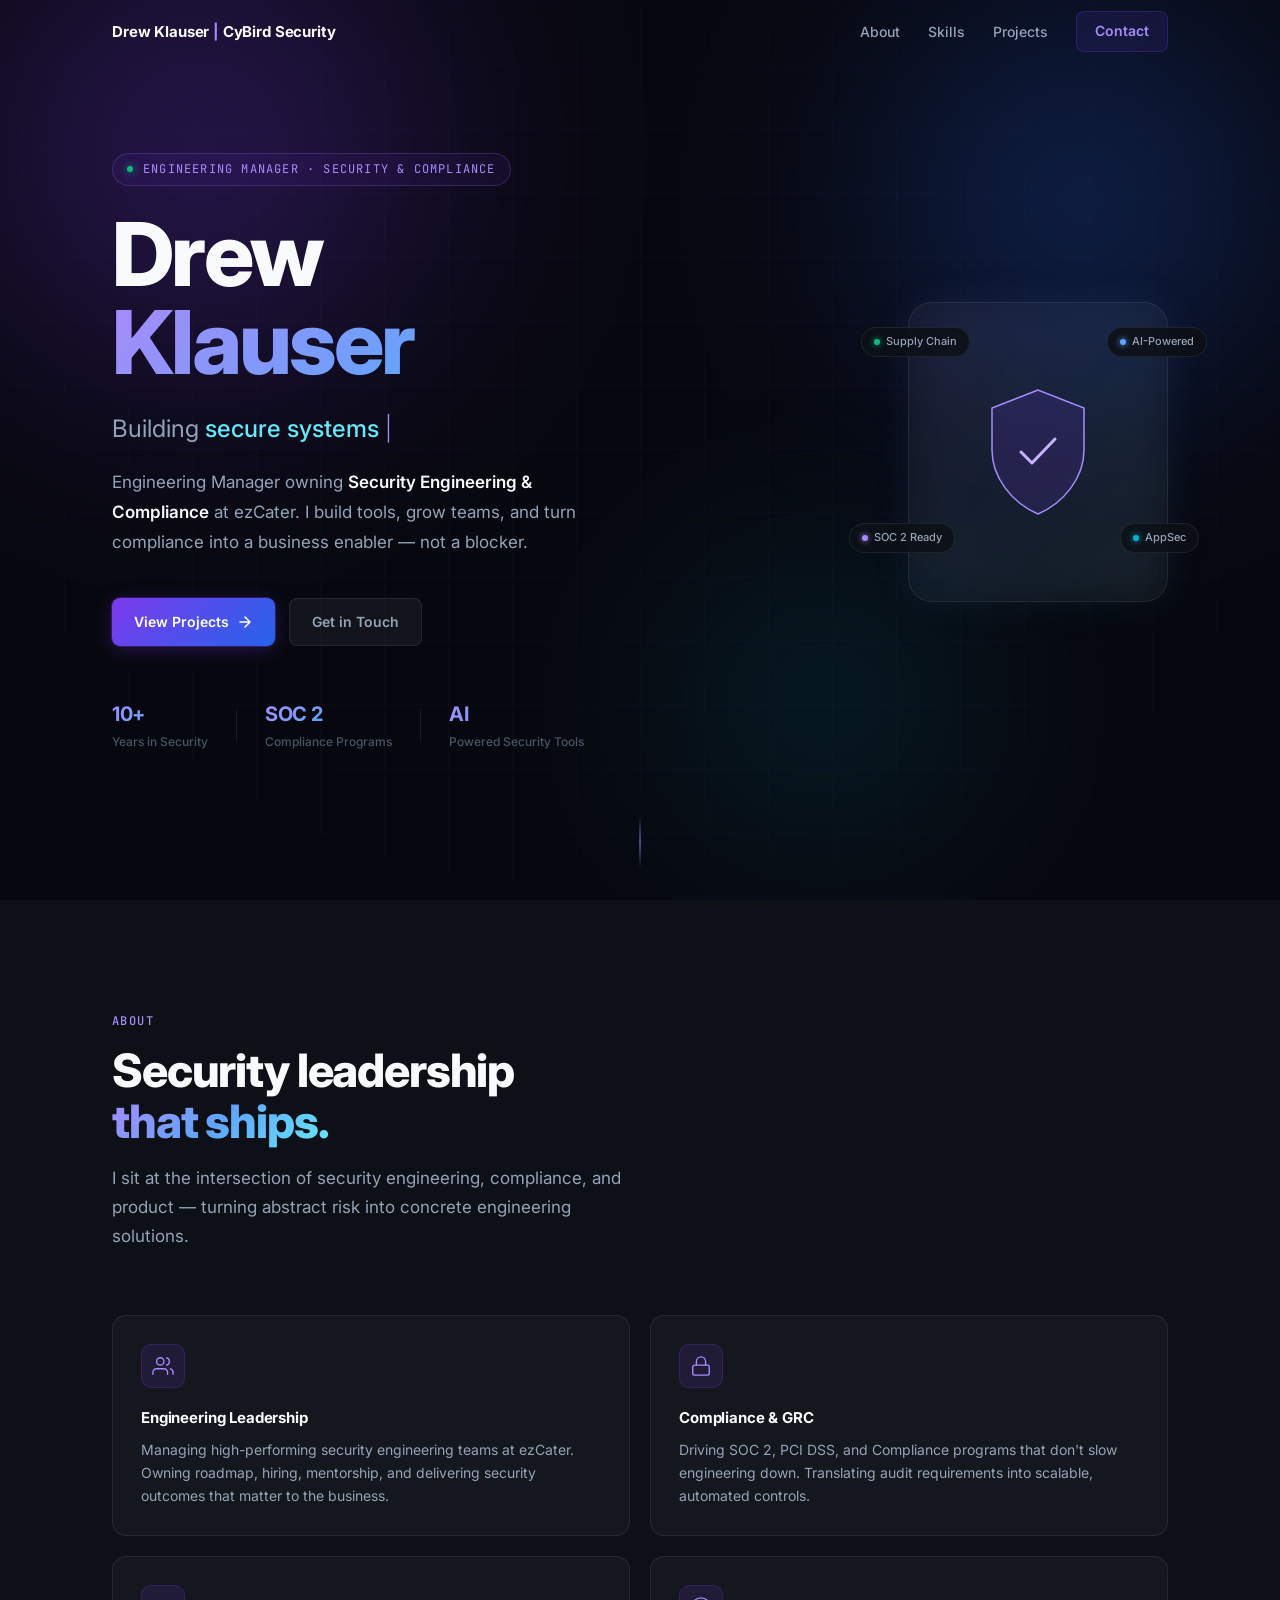
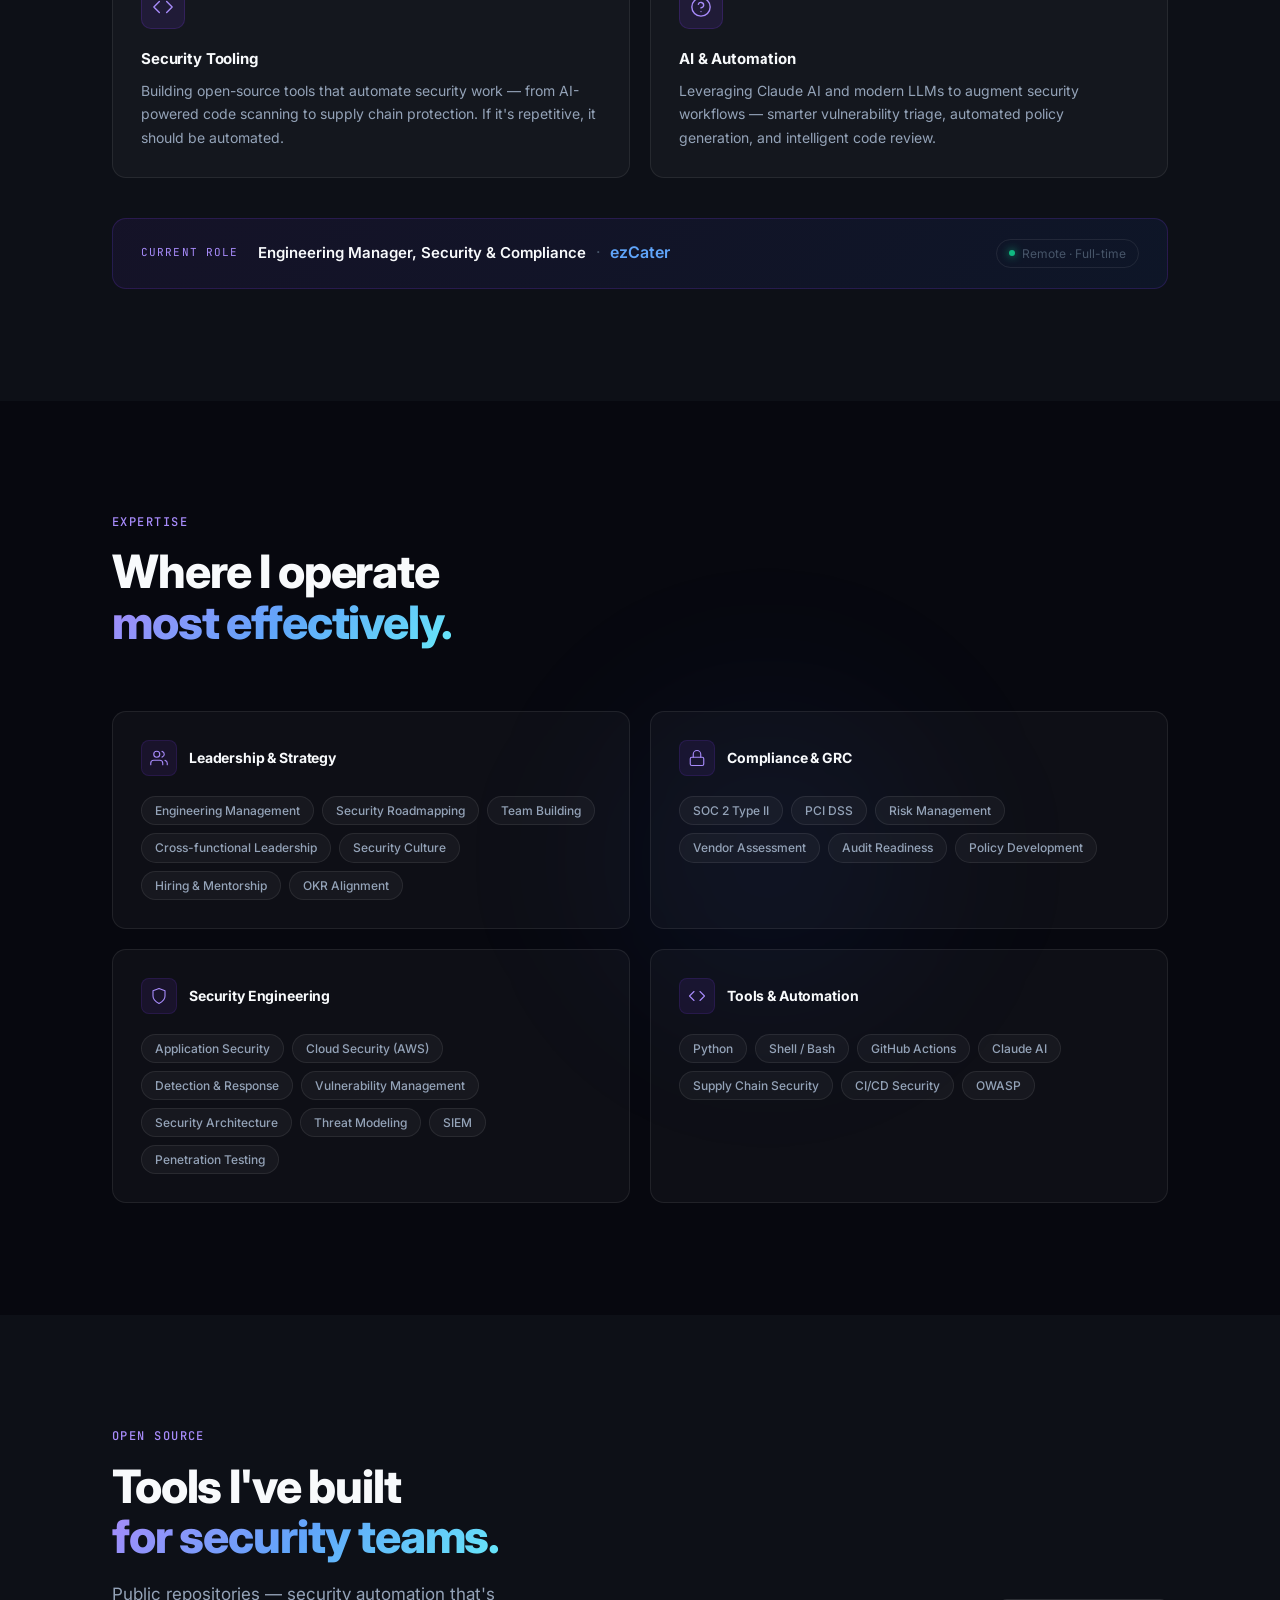
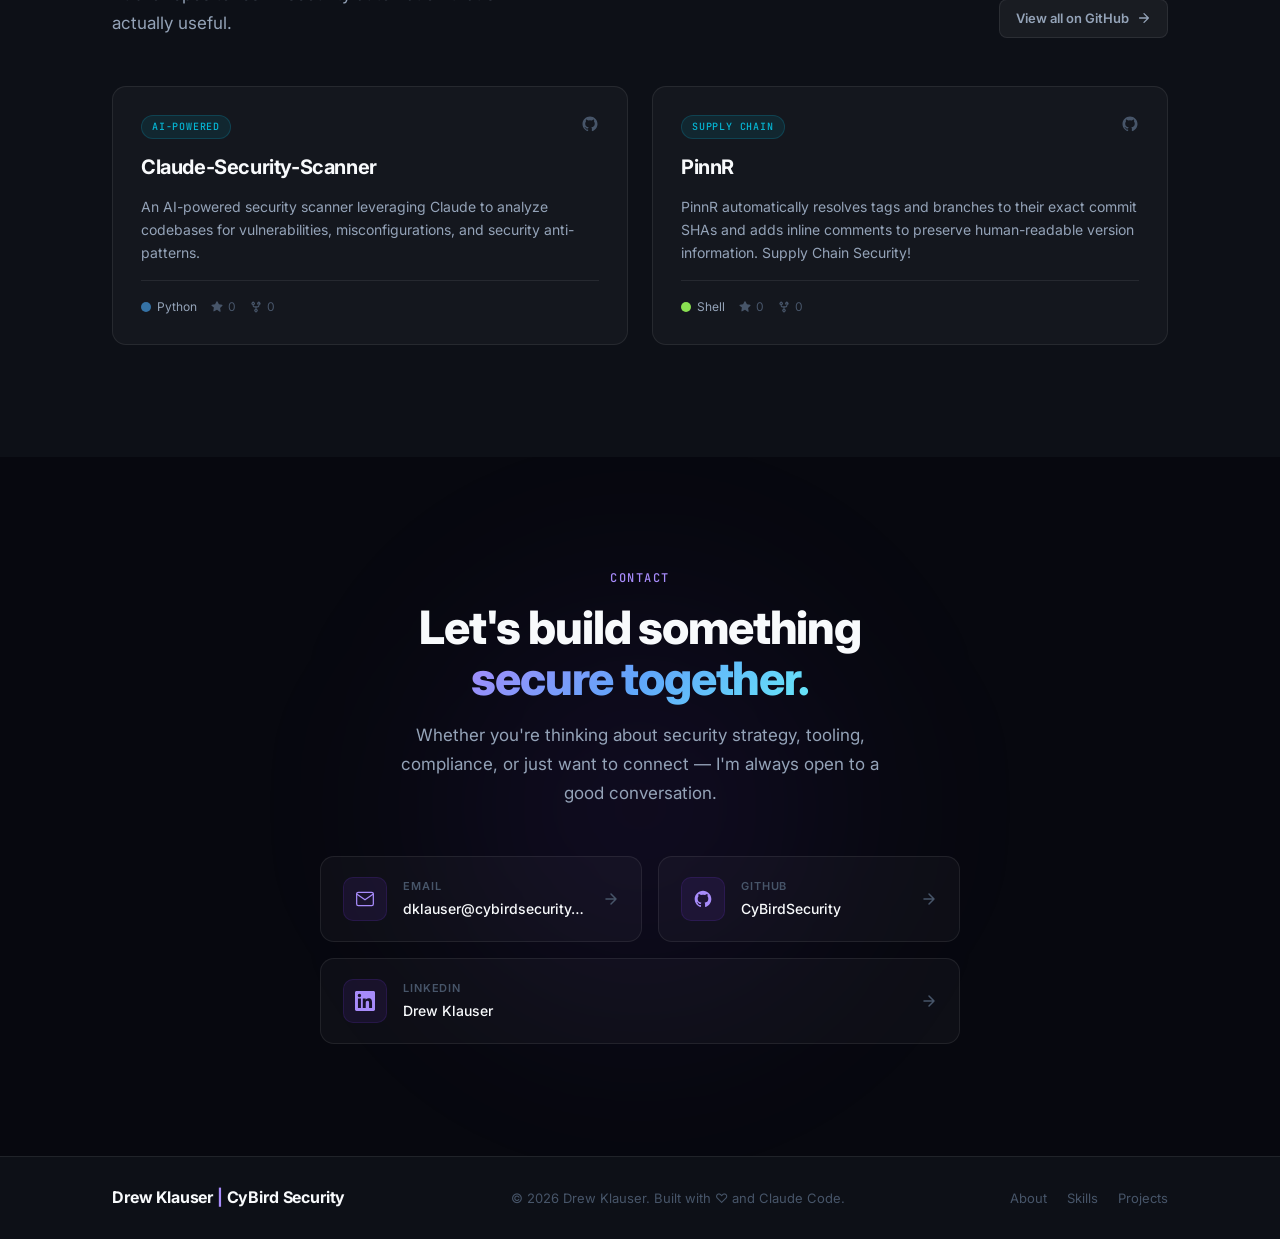
==== commit dbeddb80: "Merge pull request #2 from CyBirdSecurity/claude/portfolio-website-planning-B8BsX Update some tags a" ====
--- a/index.html
+++ b/index.html
@@ -170,7 +170,7 @@
             <svg width="22" height="22" viewBox="0 0 24 24" fill="none" stroke="currentColor" stroke-width="1.5" stroke-linecap="round" stroke-linejoin="round"><rect x="3" y="11" width="18" height="11" rx="2" ry="2"/><path d="M7 11V7a5 5 0 0 1 10 0v4"/></svg>
           </div>
           <h3 class="about-card-title">Compliance &amp; GRC</h3>
-          <p class="about-card-text">Driving SOC 2, PCI DSS, and GDPR programs that don't slow engineering down. Translating audit requirements into scalable, automated controls.</p>
+          <p class="about-card-text">Driving SOC 2, PCI DSS, and Compliance programs that don't slow engineering down. Translating audit requirements into scalable, automated controls.</p>
         </div>
 
         <div class="about-card reveal" style="--delay: 160ms">
@@ -247,8 +247,6 @@
           <div class="skill-tags" role="list">
             <span class="skill-tag" role="listitem">SOC 2 Type II</span>
             <span class="skill-tag" role="listitem">PCI DSS</span>
-            <span class="skill-tag" role="listitem">ISO 27001</span>
-            <span class="skill-tag" role="listitem">GDPR / CCPA</span>
             <span class="skill-tag" role="listitem">Risk Management</span>
             <span class="skill-tag" role="listitem">Vendor Assessment</span>
             <span class="skill-tag" role="listitem">Audit Readiness</span>
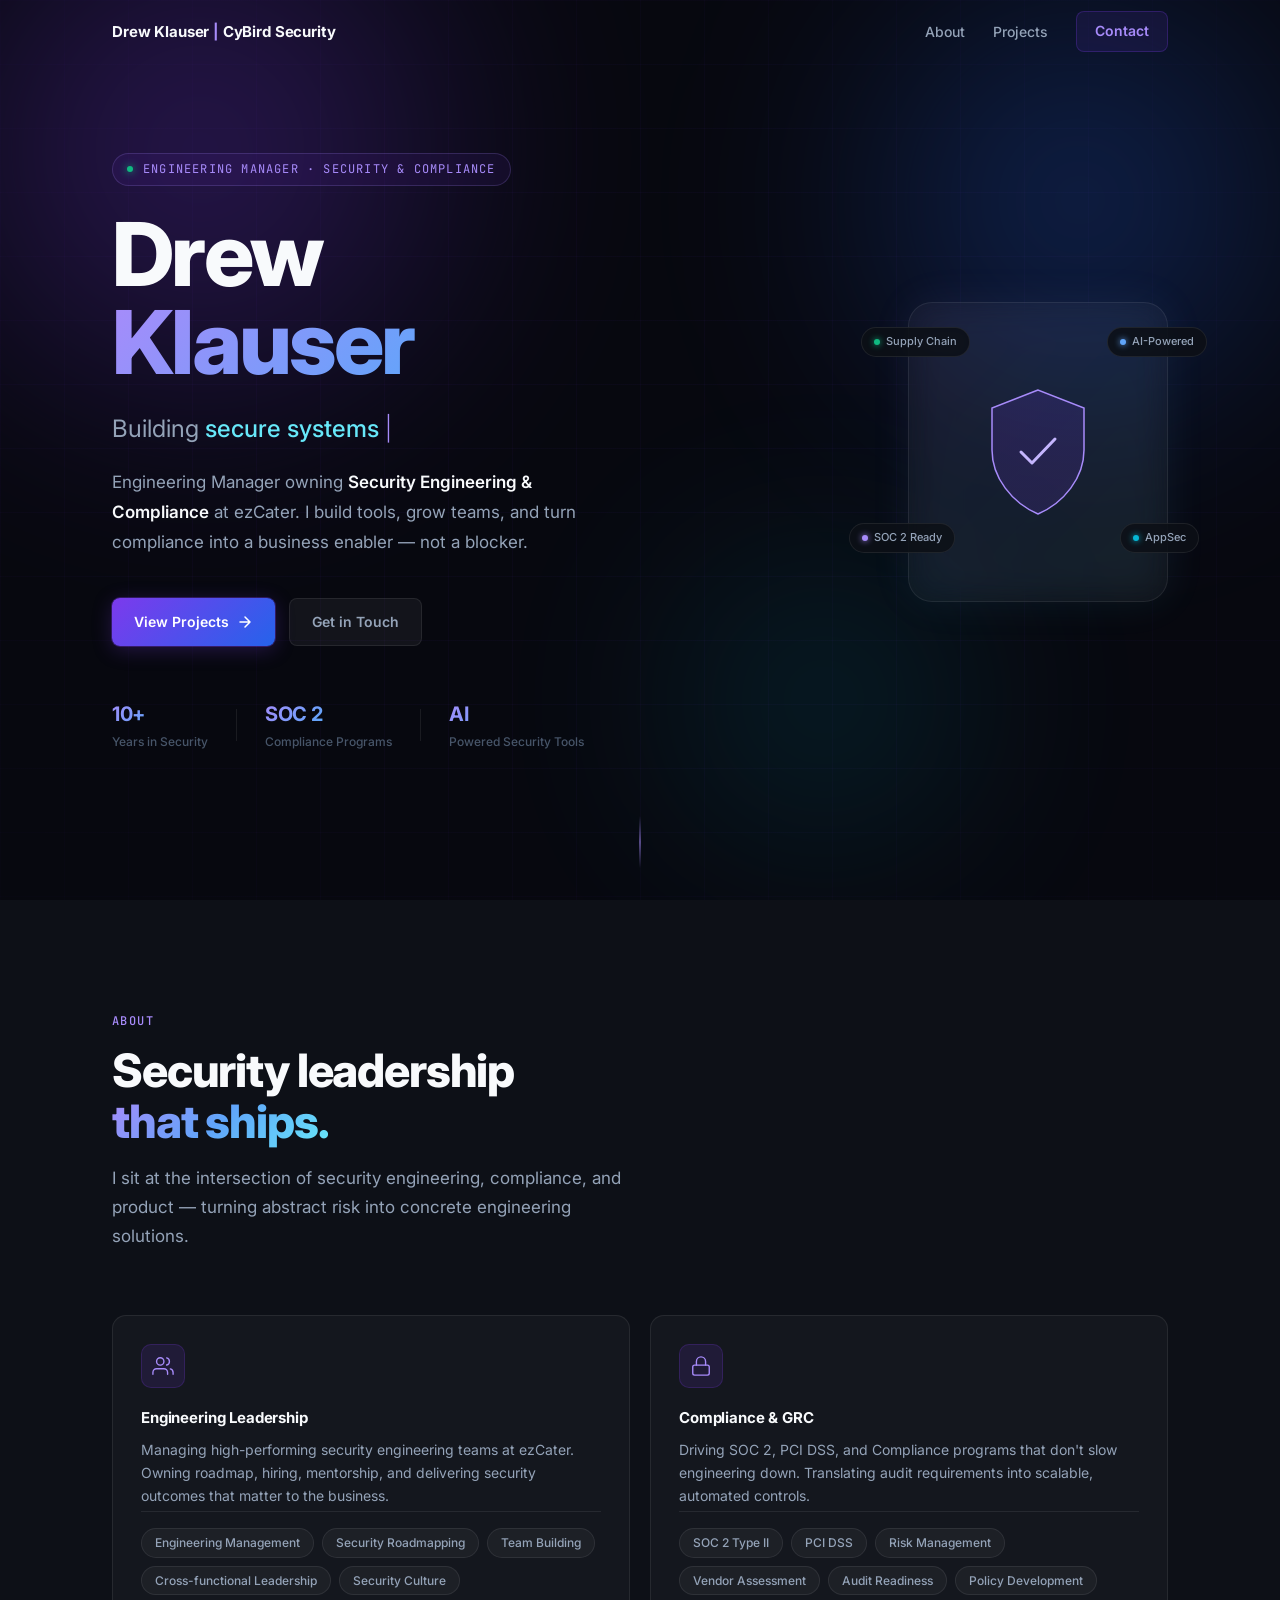
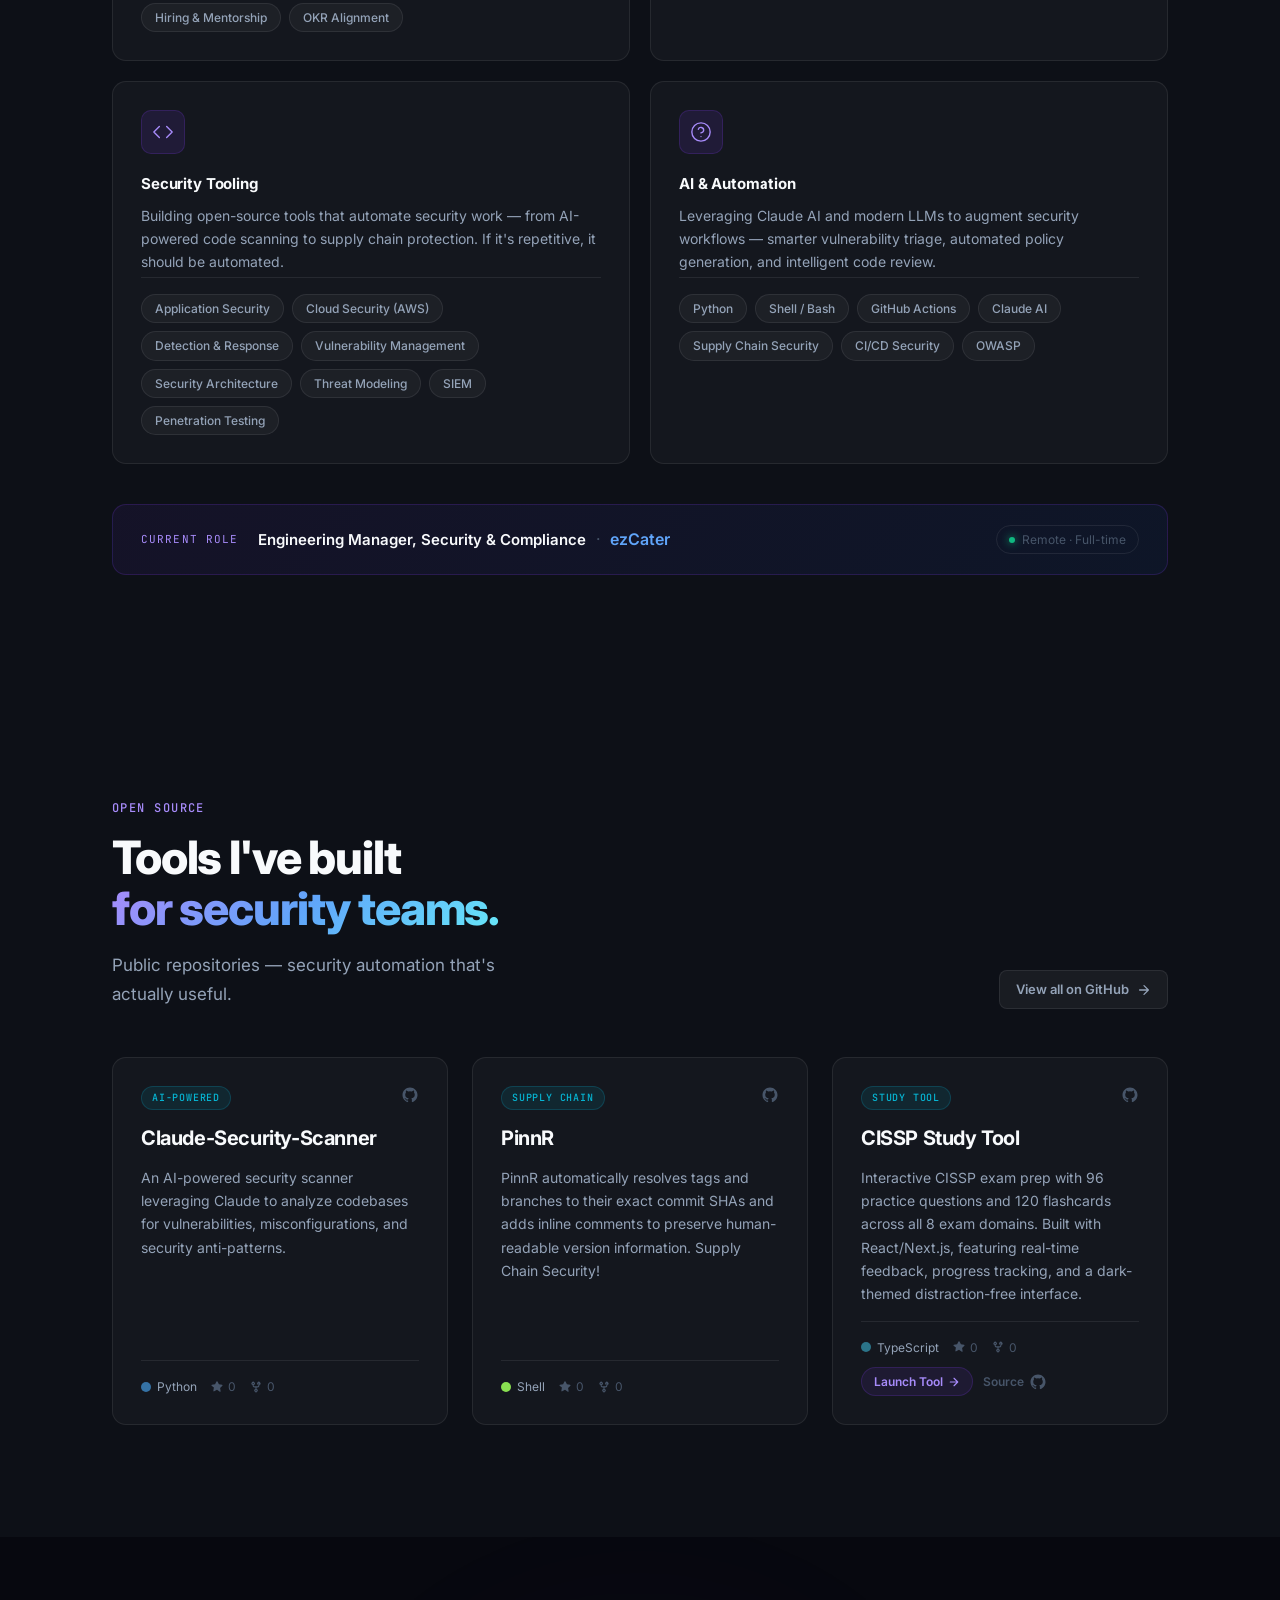
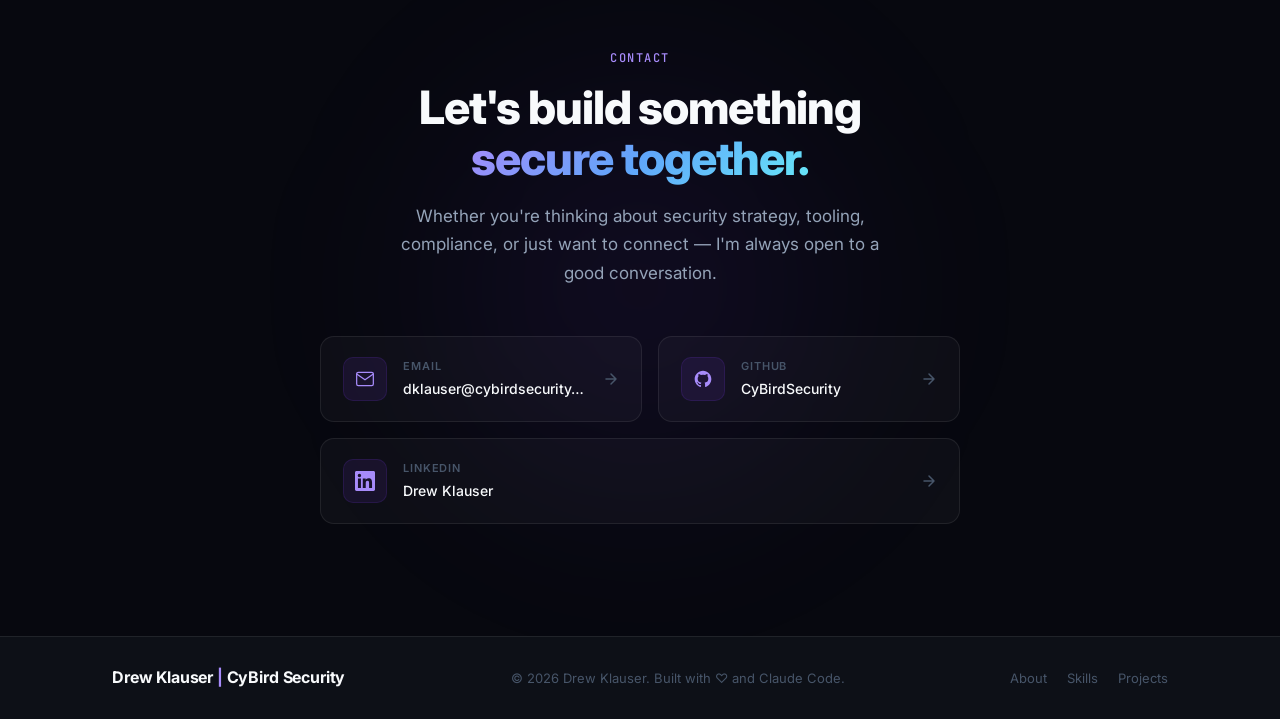
==== commit 8680a66d: "Combine About and Skills into single section - Merge skill pills into each About card below the desc" ====
--- a/index.html
+++ b/index.html
@@ -31,7 +31,6 @@
 
       <ul class="nav-links" id="navLinks" role="list">
         <li><a href="#about" class="nav-link">About</a></li>
-        <li><a href="#skills" class="nav-link">Skills</a></li>
         <li><a href="#projects" class="nav-link">Projects</a></li>
         <li><a href="#contact" class="btn btn-nav">Contact</a></li>
       </ul>
@@ -163,70 +162,7 @@
           </div>
           <h3 class="about-card-title">Engineering Leadership</h3>
           <p class="about-card-text">Managing high-performing security engineering teams at ezCater. Owning roadmap, hiring, mentorship, and delivering security outcomes that matter to the business.</p>
-        </div>
-
-        <div class="about-card reveal" style="--delay: 80ms">
-          <div class="about-card-icon" aria-hidden="true">
-            <svg width="22" height="22" viewBox="0 0 24 24" fill="none" stroke="currentColor" stroke-width="1.5" stroke-linecap="round" stroke-linejoin="round"><rect x="3" y="11" width="18" height="11" rx="2" ry="2"/><path d="M7 11V7a5 5 0 0 1 10 0v4"/></svg>
-          </div>
-          <h3 class="about-card-title">Compliance &amp; GRC</h3>
-          <p class="about-card-text">Driving SOC 2, PCI DSS, and Compliance programs that don't slow engineering down. Translating audit requirements into scalable, automated controls.</p>
-        </div>
-
-        <div class="about-card reveal" style="--delay: 160ms">
-          <div class="about-card-icon" aria-hidden="true">
-            <svg width="22" height="22" viewBox="0 0 24 24" fill="none" stroke="currentColor" stroke-width="1.5" stroke-linecap="round" stroke-linejoin="round"><polyline points="16 18 22 12 16 6"/><polyline points="8 6 2 12 8 18"/></svg>
-          </div>
-          <h3 class="about-card-title">Security Tooling</h3>
-          <p class="about-card-text">Building open-source tools that automate security work — from AI-powered code scanning to supply chain protection. If it's repetitive, it should be automated.</p>
-        </div>
-
-        <div class="about-card reveal" style="--delay: 240ms">
-          <div class="about-card-icon" aria-hidden="true">
-            <svg width="22" height="22" viewBox="0 0 24 24" fill="none" stroke="currentColor" stroke-width="1.5" stroke-linecap="round" stroke-linejoin="round"><circle cx="12" cy="12" r="10"/><path d="M9.09 9a3 3 0 0 1 5.83 1c0 2-3 3-3 3"/><line x1="12" y1="17" x2="12.01" y2="17"/></svg>
-          </div>
-          <h3 class="about-card-title">AI &amp; Automation</h3>
-          <p class="about-card-text">Leveraging Claude AI and modern LLMs to augment security workflows — smarter vulnerability triage, automated policy generation, and intelligent code review.</p>
-        </div>
-      </div>
-
-      <div class="current-role reveal">
-        <div class="role-label">Current Role</div>
-        <div class="role-content">
-          <div class="role-info">
-            <span class="role-title">Engineering Manager, Security &amp; Compliance</span>
-            <span class="role-sep" aria-hidden="true">·</span>
-            <span class="role-company">ezCater</span>
-          </div>
-          <div class="role-badge">
-            <span class="status-dot" aria-hidden="true"></span>
-            Remote · Full-time
-          </div>
-        </div>
-      </div>
-    </div>
-  </section>
-
-  <!-- ── Skills ─────────────────────────────────────────────── -->
-  <section class="skills section" id="skills" aria-label="Skills and expertise">
-    <div class="skills-bg" aria-hidden="true">
-      <div class="skills-orb"></div>
-    </div>
-    <div class="container">
-      <div class="section-header reveal">
-        <p class="section-eyebrow">Expertise</p>
-        <h2 class="section-title">Where I operate<br/><span class="gradient-text">most effectively.</span></h2>
-      </div>
-
-      <div class="skills-grid">
-        <div class="skill-group reveal" style="--delay: 0ms">
-          <div class="skill-group-header">
-            <div class="skill-group-icon" aria-hidden="true">
-              <svg width="18" height="18" viewBox="0 0 24 24" fill="none" stroke="currentColor" stroke-width="1.5" stroke-linecap="round" stroke-linejoin="round"><path d="M17 21v-2a4 4 0 0 0-4-4H5a4 4 0 0 0-4 4v2"/><circle cx="9" cy="7" r="4"/><path d="M23 21v-2a4 4 0 0 0-3-3.87"/><path d="M16 3.13a4 4 0 0 1 0 7.75"/></svg>
-            </div>
-            <h3 class="skill-group-title">Leadership &amp; Strategy</h3>
-          </div>
-          <div class="skill-tags" role="list">
+          <div class="about-card-tags skill-tags" role="list">
             <span class="skill-tag" role="listitem">Engineering Management</span>
             <span class="skill-tag" role="listitem">Security Roadmapping</span>
             <span class="skill-tag" role="listitem">Team Building</span>
@@ -237,14 +173,13 @@
           </div>
         </div>
 
-        <div class="skill-group reveal" style="--delay: 80ms">
-          <div class="skill-group-header">
-            <div class="skill-group-icon" aria-hidden="true">
-              <svg width="18" height="18" viewBox="0 0 24 24" fill="none" stroke="currentColor" stroke-width="1.5" stroke-linecap="round" stroke-linejoin="round"><rect x="3" y="11" width="18" height="11" rx="2"/><path d="M7 11V7a5 5 0 0 1 10 0v4"/></svg>
-            </div>
-            <h3 class="skill-group-title">Compliance &amp; GRC</h3>
-          </div>
-          <div class="skill-tags" role="list">
+        <div class="about-card reveal" style="--delay: 80ms">
+          <div class="about-card-icon" aria-hidden="true">
+            <svg width="22" height="22" viewBox="0 0 24 24" fill="none" stroke="currentColor" stroke-width="1.5" stroke-linecap="round" stroke-linejoin="round"><rect x="3" y="11" width="18" height="11" rx="2" ry="2"/><path d="M7 11V7a5 5 0 0 1 10 0v4"/></svg>
+          </div>
+          <h3 class="about-card-title">Compliance &amp; GRC</h3>
+          <p class="about-card-text">Driving SOC 2, PCI DSS, and Compliance programs that don't slow engineering down. Translating audit requirements into scalable, automated controls.</p>
+          <div class="about-card-tags skill-tags" role="list">
             <span class="skill-tag" role="listitem">SOC 2 Type II</span>
             <span class="skill-tag" role="listitem">PCI DSS</span>
             <span class="skill-tag" role="listitem">Risk Management</span>
@@ -254,14 +189,13 @@
           </div>
         </div>
 
-        <div class="skill-group reveal" style="--delay: 160ms">
-          <div class="skill-group-header">
-            <div class="skill-group-icon" aria-hidden="true">
-              <svg width="18" height="18" viewBox="0 0 24 24" fill="none" stroke="currentColor" stroke-width="1.5" stroke-linecap="round" stroke-linejoin="round"><path d="M12 22s8-4 8-10V5l-8-3-8 3v7c0 6 8 10 8 10z"/></svg>
-            </div>
-            <h3 class="skill-group-title">Security Engineering</h3>
-          </div>
-          <div class="skill-tags" role="list">
+        <div class="about-card reveal" style="--delay: 160ms">
+          <div class="about-card-icon" aria-hidden="true">
+            <svg width="22" height="22" viewBox="0 0 24 24" fill="none" stroke="currentColor" stroke-width="1.5" stroke-linecap="round" stroke-linejoin="round"><polyline points="16 18 22 12 16 6"/><polyline points="8 6 2 12 8 18"/></svg>
+          </div>
+          <h3 class="about-card-title">Security Tooling</h3>
+          <p class="about-card-text">Building open-source tools that automate security work — from AI-powered code scanning to supply chain protection. If it's repetitive, it should be automated.</p>
+          <div class="about-card-tags skill-tags" role="list">
             <span class="skill-tag" role="listitem">Application Security</span>
             <span class="skill-tag" role="listitem">Cloud Security (AWS)</span>
             <span class="skill-tag" role="listitem">Detection &amp; Response</span>
@@ -273,14 +207,13 @@
           </div>
         </div>
 
-        <div class="skill-group reveal" style="--delay: 240ms">
-          <div class="skill-group-header">
-            <div class="skill-group-icon" aria-hidden="true">
-              <svg width="18" height="18" viewBox="0 0 24 24" fill="none" stroke="currentColor" stroke-width="1.5" stroke-linecap="round" stroke-linejoin="round"><polyline points="16 18 22 12 16 6"/><polyline points="8 6 2 12 8 18"/></svg>
-            </div>
-            <h3 class="skill-group-title">Tools &amp; Automation</h3>
-          </div>
-          <div class="skill-tags" role="list">
+        <div class="about-card reveal" style="--delay: 240ms">
+          <div class="about-card-icon" aria-hidden="true">
+            <svg width="22" height="22" viewBox="0 0 24 24" fill="none" stroke="currentColor" stroke-width="1.5" stroke-linecap="round" stroke-linejoin="round"><circle cx="12" cy="12" r="10"/><path d="M9.09 9a3 3 0 0 1 5.83 1c0 2-3 3-3 3"/><line x1="12" y1="17" x2="12.01" y2="17"/></svg>
+          </div>
+          <h3 class="about-card-title">AI &amp; Automation</h3>
+          <p class="about-card-text">Leveraging Claude AI and modern LLMs to augment security workflows — smarter vulnerability triage, automated policy generation, and intelligent code review.</p>
+          <div class="about-card-tags skill-tags" role="list">
             <span class="skill-tag" role="listitem">Python</span>
             <span class="skill-tag" role="listitem">Shell / Bash</span>
             <span class="skill-tag" role="listitem">GitHub Actions</span>
@@ -288,6 +221,21 @@
             <span class="skill-tag" role="listitem">Supply Chain Security</span>
             <span class="skill-tag" role="listitem">CI/CD Security</span>
             <span class="skill-tag" role="listitem">OWASP</span>
+          </div>
+        </div>
+      </div>
+
+      <div class="current-role reveal">
+        <div class="role-label">Current Role</div>
+        <div class="role-content">
+          <div class="role-info">
+            <span class="role-title">Engineering Manager, Security &amp; Compliance</span>
+            <span class="role-sep" aria-hidden="true">·</span>
+            <span class="role-company">ezCater</span>
+          </div>
+          <div class="role-badge">
+            <span class="status-dot" aria-hidden="true"></span>
+            Remote · Full-time
           </div>
         </div>
       </div>
--- a/assets/css/style.css
+++ b/assets/css/style.css
@@ -568,6 +568,12 @@
   line-height: 1.65;
 }
 
+.about-card-tags {
+  padding-top: 16px;
+  border-top: 1px solid var(--c-border);
+  margin-top: 4px;
+}
+
 .current-role {
   background: linear-gradient(135deg, rgba(124, 58, 237, 0.08) 0%, rgba(37, 99, 235, 0.08) 100%);
   border: 1px solid rgba(124, 58, 237, 0.2);
@@ -738,7 +744,7 @@
 
 .projects-grid {
   display: grid;
-  grid-template-columns: repeat(auto-fit, minmax(340px, 1fr));
+  grid-template-columns: repeat(auto-fit, minmax(300px, 1fr));
   gap: 24px;
 }
 
@@ -873,6 +879,36 @@
   font-family: var(--font-mono);
   font-size: 11px;
   color: var(--c-text-3);
+}
+
+.project-actions {
+  display: flex;
+  align-items: center;
+  gap: 10px;
+}
+
+.project-action-link {
+  display: inline-flex;
+  align-items: center;
+  gap: 5px;
+  font-size: 12px;
+  font-weight: 600;
+  color: var(--c-text-3);
+  transition: color var(--t-fast);
+}
+.project-action-link:hover { color: var(--c-text-2); }
+
+.project-action-link--primary {
+  color: var(--c-purple-lt);
+  background: rgba(124, 58, 237, 0.1);
+  border: 1px solid rgba(124, 58, 237, 0.2);
+  border-radius: var(--radius-pill);
+  padding: 4px 12px;
+}
+.project-action-link--primary:hover {
+  background: rgba(124, 58, 237, 0.2);
+  border-color: rgba(124, 58, 237, 0.4);
+  color: var(--c-purple-lt);
 }
 
 /* ── Contact ────────────────────────────────────────────────── */
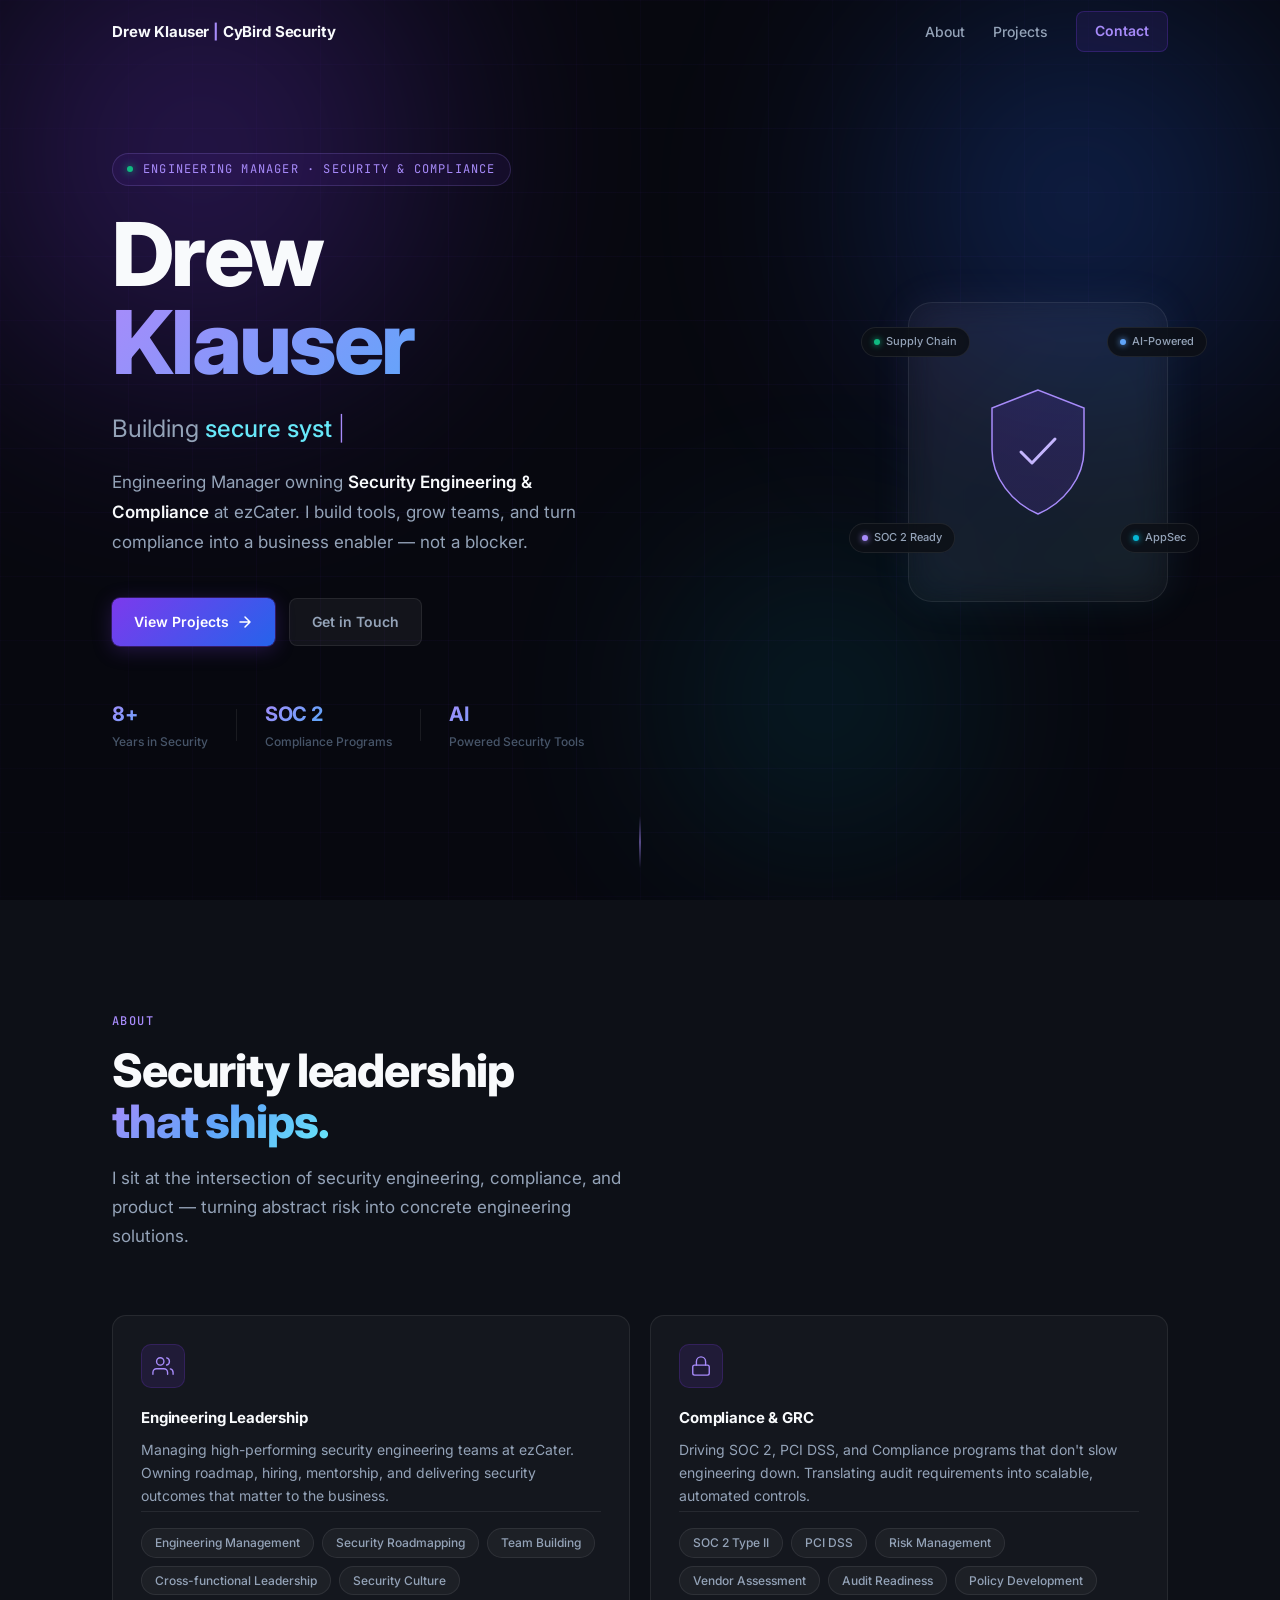
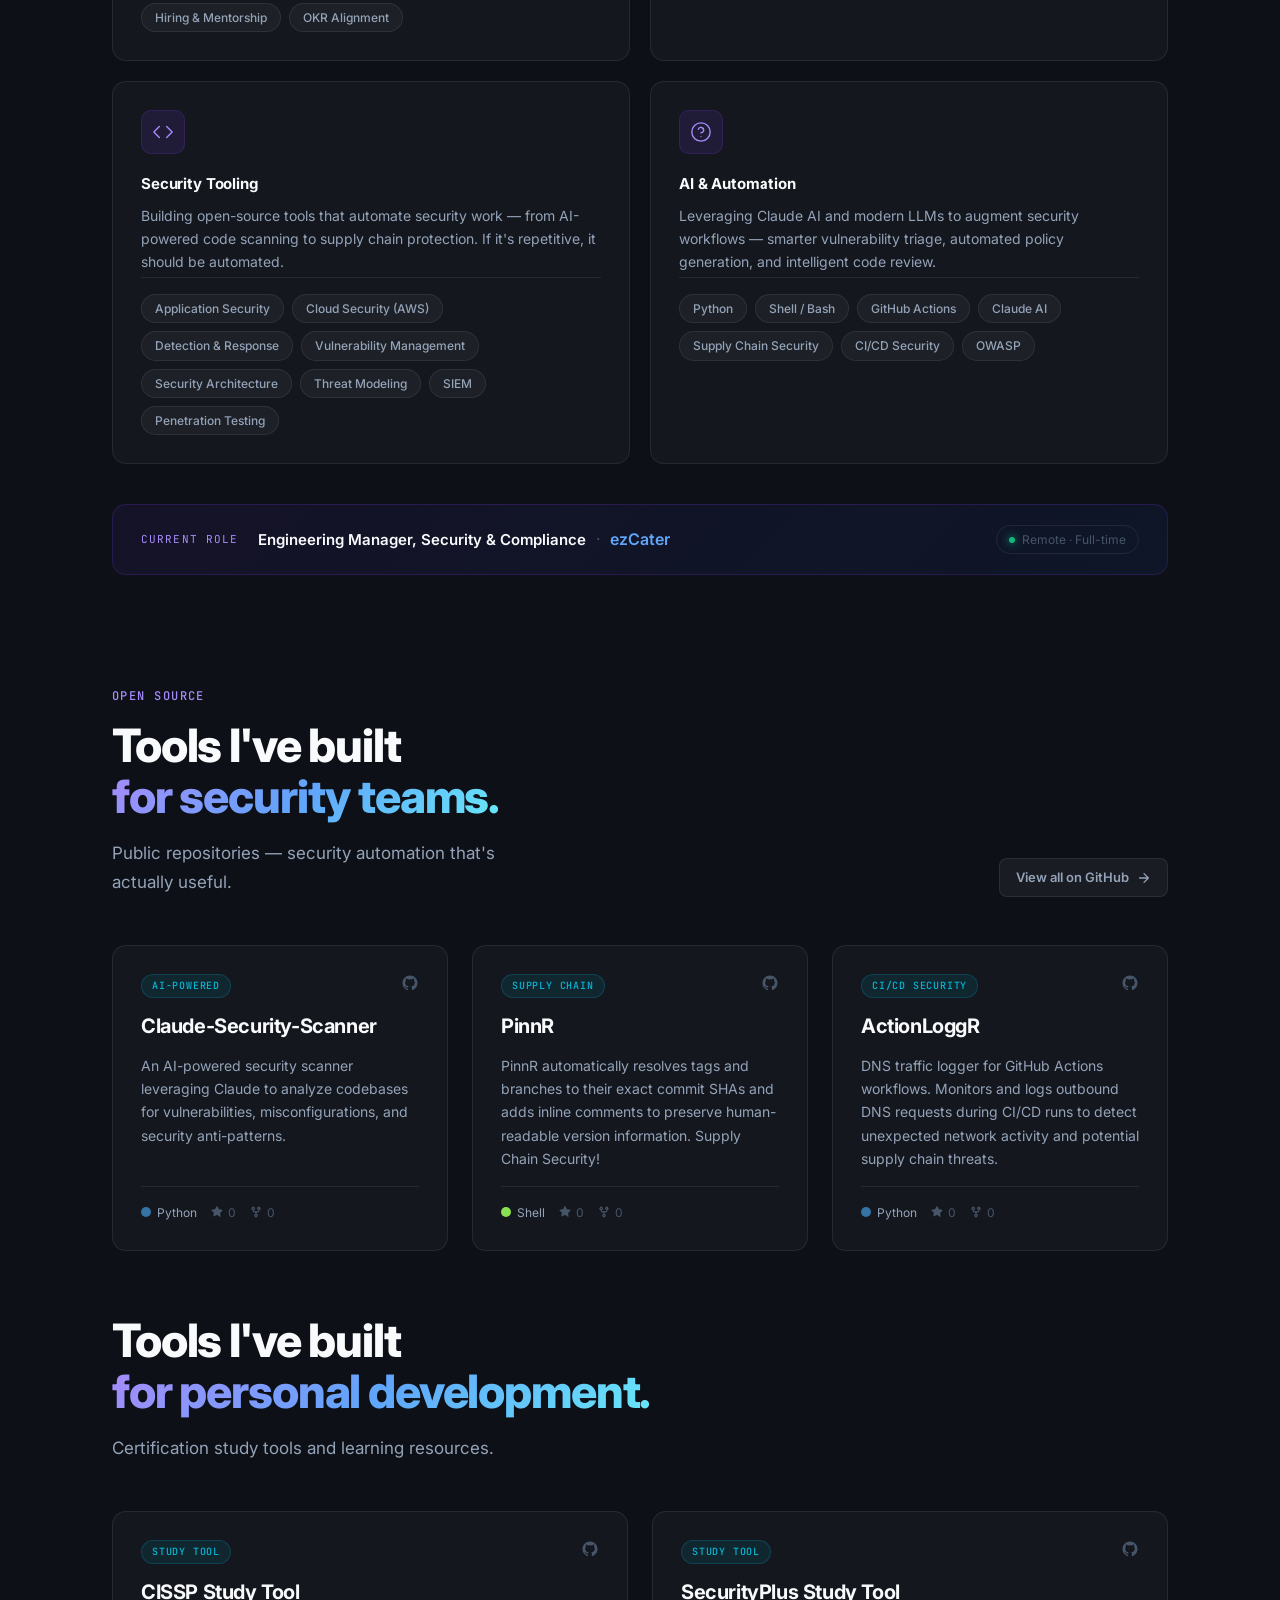
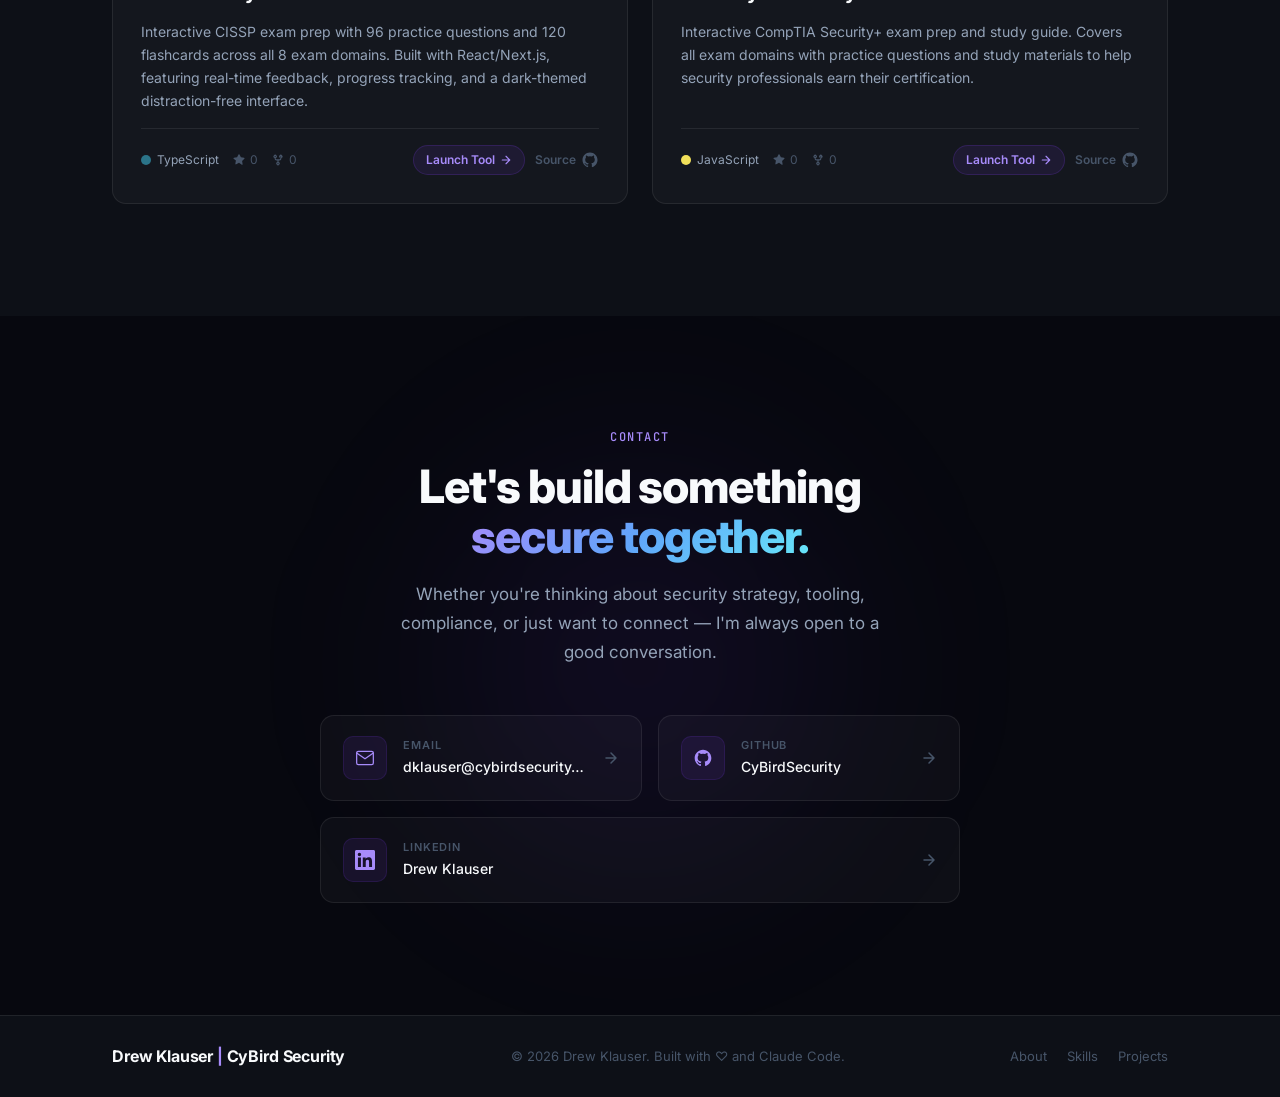
==== commit 54947a18: "Add new projects" ====
--- a/index.html
+++ b/index.html
@@ -85,7 +85,7 @@
 
         <div class="hero-stats" aria-label="Quick stats">
           <div class="stat">
-            <span class="stat-value">10+</span>
+            <span class="stat-value">8+</span>
             <span class="stat-label">Years in Security</span>
           </div>
           <div class="stat-divider" aria-hidden="true"></div>
@@ -262,6 +262,19 @@
         <div class="project-skeleton" aria-hidden="true"></div>
         <div class="project-skeleton" aria-hidden="true"></div>
       </div>
+
+      <div class="projects-header reveal" style="margin-top: 4rem;">
+        <div class="section-header">
+          <h2 class="section-title">Tools I've built<br/><span class="gradient-text">for personal development.</span></h2>
+          <p class="section-sub">Certification study tools and learning resources.</p>
+        </div>
+      </div>
+
+      <div class="projects-grid" id="personalProjectsGrid" aria-label="Personal development repositories">
+        <!-- Project cards injected by main.js -->
+        <div class="project-skeleton" aria-hidden="true"></div>
+        <div class="project-skeleton" aria-hidden="true"></div>
+      </div>
     </div>
   </section>
 
--- a/assets/css/style.css
+++ b/assets/css/style.css
@@ -729,7 +729,8 @@
 }
 
 /* ── Projects ───────────────────────────────────────────────── */
-.projects { background: var(--c-bg-elevated); }
+.projects { background: var(--c-bg-elevated); padding-top: 56px; }
+.about { padding-bottom: 56px; }
 
 .projects-header {
   display: flex;
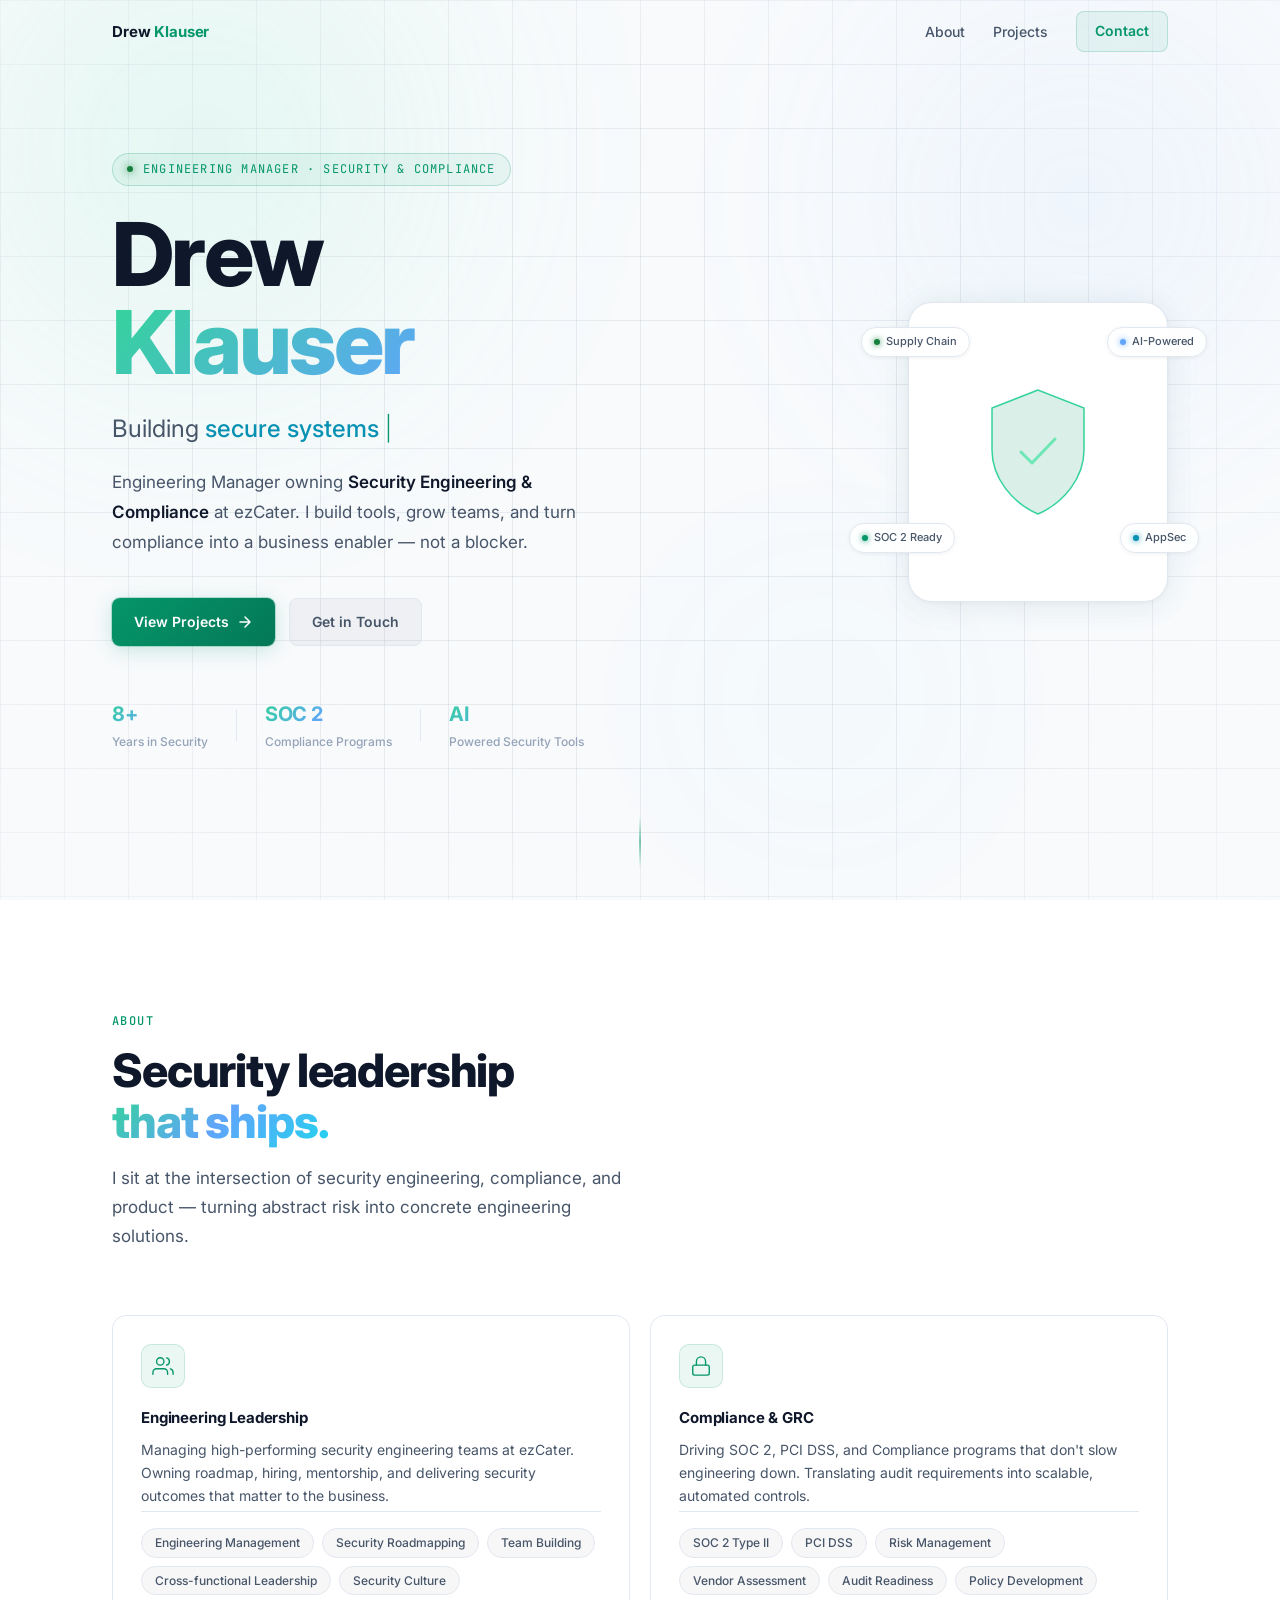
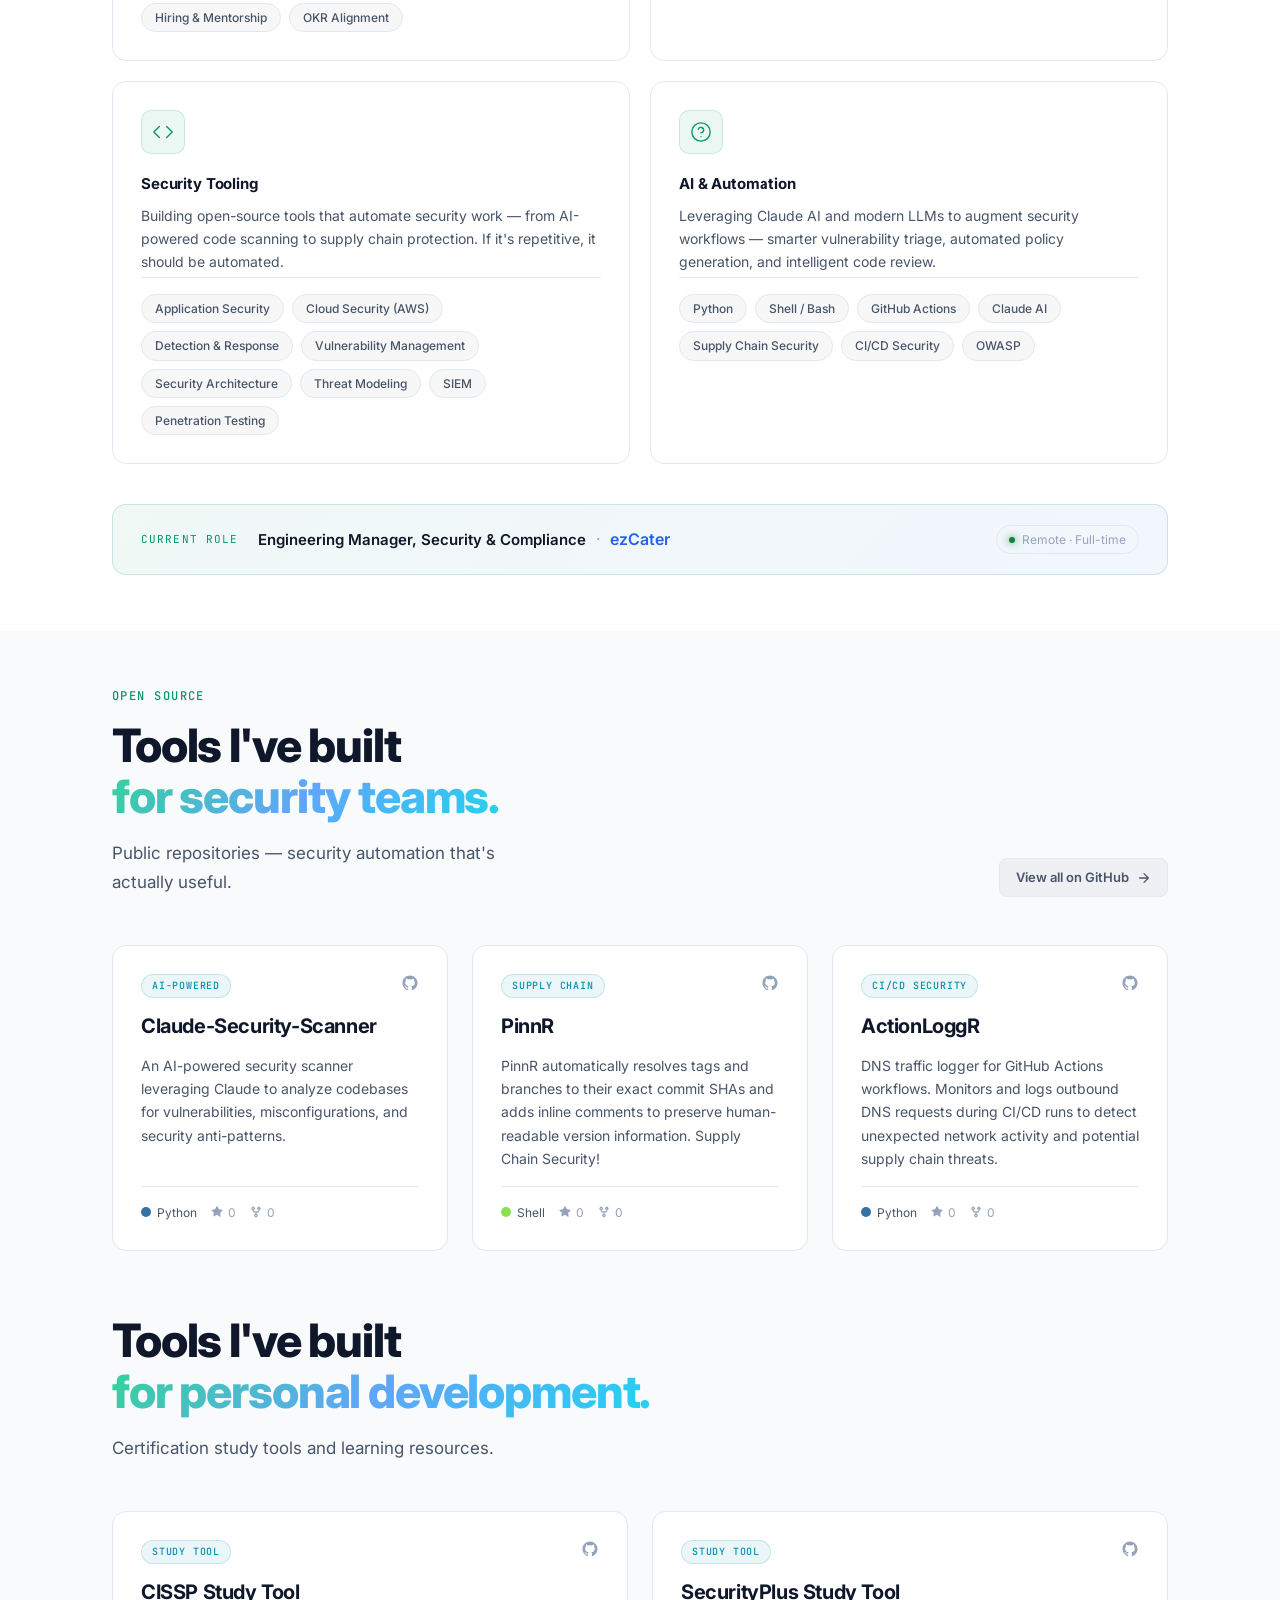
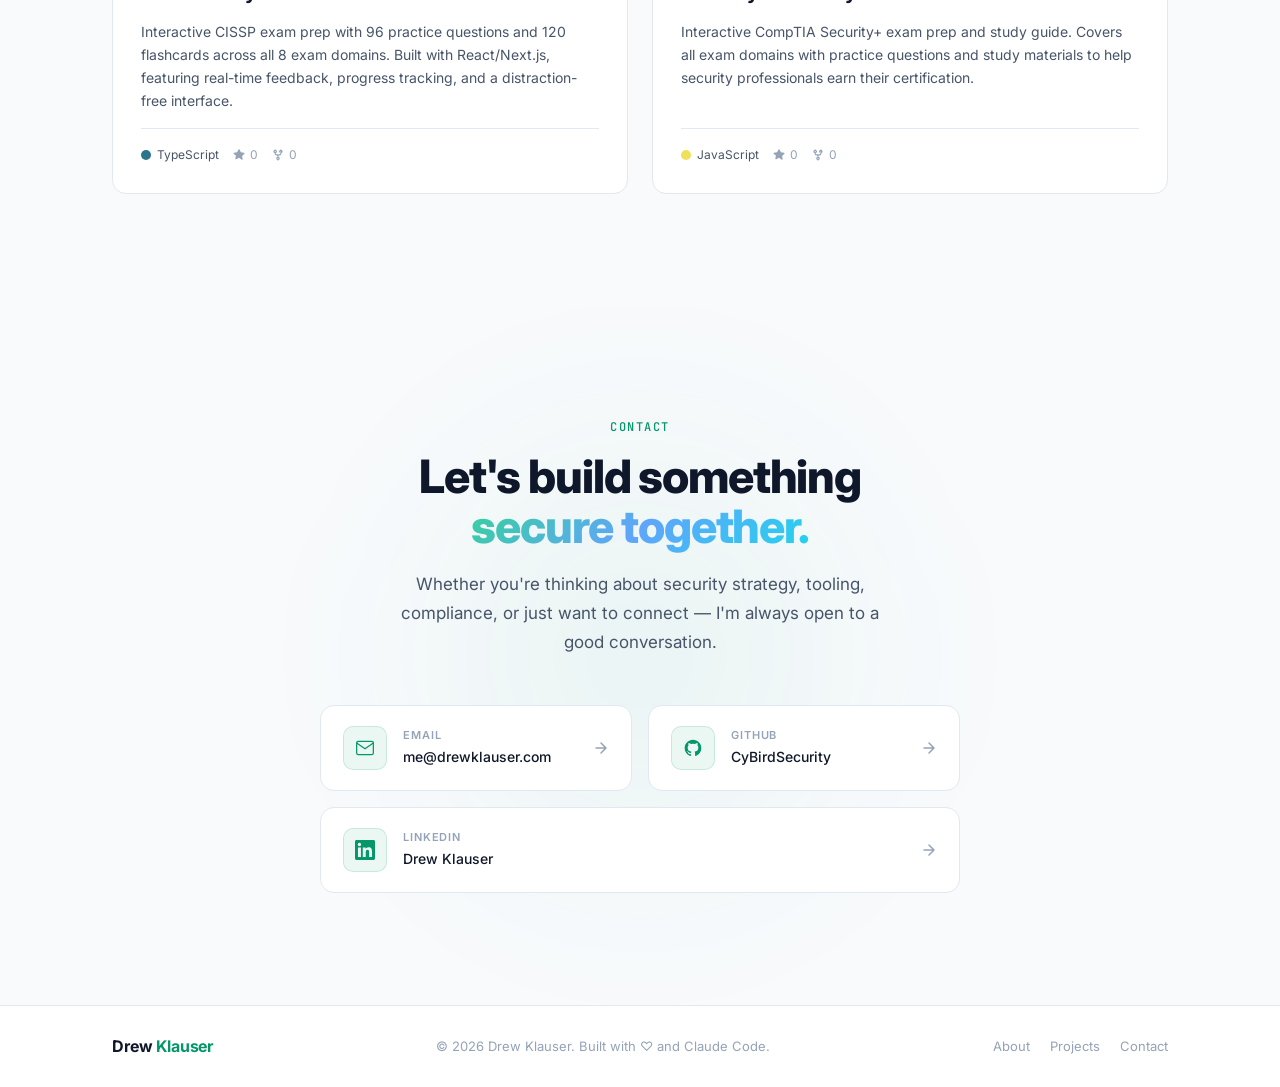
==== commit 5880abca: "Brand overhaul: drewklauser.com — light mode, emerald accent, remove cybirdsecurity.com refs" ====
--- a/index.html
+++ b/index.html
@@ -7,11 +7,11 @@
   <meta property="og:title" content="Drew Klauser | Security Engineering & Leadership" />
   <meta property="og:description" content="Engineering Manager owning Security Engineering & Compliance at ezCater. Building tools and teams that make security a business enabler." />
   <meta property="og:type" content="website" />
-  <meta property="og:url" content="https://cybirdsecurity.com" />
+  <meta property="og:url" content="https://drewklauser.com" />
   <title>Drew Klauser | Security Engineering & Leadership</title>
 
   <!-- Favicon -->
-  <link rel="icon" type="image/svg+xml" href="data:image/svg+xml,<svg xmlns='http://www.w3.org/2000/svg' viewBox='0 0 32 32'><rect width='32' height='32' rx='8' fill='%237c3aed'/><text y='22' x='6' font-size='18' font-family='monospace' fill='white'>CB</text></svg>" />
+  <link rel="icon" type="image/svg+xml" href="data:image/svg+xml,<svg xmlns='http://www.w3.org/2000/svg' viewBox='0 0 32 32'><rect width='32' height='32' rx='8' fill='%23059669'/><text y='22' x='4' font-size='16' font-family='monospace' fill='white'>DK</text></svg>" />
 
   <!-- Fonts -->
   <link rel="preconnect" href="https://fonts.googleapis.com" />
@@ -25,8 +25,8 @@
   <!-- ── Navbar ──────────────────────────────────────────────── -->
   <nav class="navbar" id="navbar">
     <div class="nav-inner">
-      <a href="#hero" class="nav-logo" aria-label="CyBird Security home">
-        <span class="nav-logo-text">Drew Klauser<span class="nav-logo-dot"> | </span>CyBird Security</span>
+      <a href="#hero" class="nav-logo" aria-label="Drew Klauser home">
+        <span class="nav-logo-text">Drew<span class="nav-logo-dot"> Klauser</span></span>
       </a>
 
       <ul class="nav-links" id="navLinks" role="list">
@@ -110,15 +110,15 @@
             <path d="M43 70l11 11 23-24" stroke="url(#checkGrad)" stroke-width="3" stroke-linecap="round" stroke-linejoin="round"/>
             <defs>
               <linearGradient id="shieldGrad" x1="14" y1="8" x2="106" y2="132">
-                <stop stop-color="#7c3aed"/>
+                <stop stop-color="#059669"/>
                 <stop offset="1" stop-color="#2563eb"/>
               </linearGradient>
               <linearGradient id="shieldStroke" x1="14" y1="8" x2="106" y2="132">
-                <stop stop-color="#a78bfa"/>
+                <stop stop-color="#34D399"/>
                 <stop offset="1" stop-color="#60a5fa"/>
               </linearGradient>
               <linearGradient id="checkGrad" x1="43" y1="70" x2="77" y2="81">
-                <stop stop-color="#c4b5fd"/>
+                <stop stop-color="#6EE7B7"/>
                 <stop offset="1" stop-color="#93c5fd"/>
               </linearGradient>
             </defs>
@@ -258,7 +258,6 @@
       </div>
 
       <div class="projects-grid" id="projectsGrid" aria-label="Featured repositories">
-        <!-- Project cards injected by main.js -->
         <div class="project-skeleton" aria-hidden="true"></div>
         <div class="project-skeleton" aria-hidden="true"></div>
       </div>
@@ -271,7 +270,6 @@
       </div>
 
       <div class="projects-grid" id="personalProjectsGrid" aria-label="Personal development repositories">
-        <!-- Project cards injected by main.js -->
         <div class="project-skeleton" aria-hidden="true"></div>
         <div class="project-skeleton" aria-hidden="true"></div>
       </div>
@@ -294,13 +292,13 @@
         </p>
 
         <div class="contact-links">
-          <a href="mailto:dklauser@cybirdsecurity.com" class="contact-card" aria-label="Send email to Drew">
+          <a href="mailto:me@drewklauser.com" class="contact-card" aria-label="Send email to Drew">
             <div class="contact-card-icon" aria-hidden="true">
               <svg width="20" height="20" viewBox="0 0 24 24" fill="none" stroke="currentColor" stroke-width="1.5" stroke-linecap="round" stroke-linejoin="round"><path d="M4 4h16c1.1 0 2 .9 2 2v12c0 1.1-.9 2-2 2H4c-1.1 0-2-.9-2-2V6c0-1.1.9-2 2-2z"/><polyline points="22,6 12,13 2,6"/></svg>
             </div>
             <div class="contact-card-content">
               <span class="contact-card-label">Email</span>
-              <span class="contact-card-value">dklauser@cybirdsecurity.com</span>
+              <span class="contact-card-value">me@drewklauser.com</span>
             </div>
             <svg class="contact-card-arrow" width="16" height="16" viewBox="0 0 16 16" fill="none" aria-hidden="true"><path d="M3 8h10M8 3l5 5-5 5" stroke="currentColor" stroke-width="1.5" stroke-linecap="round" stroke-linejoin="round"/></svg>
           </a>
@@ -335,7 +333,7 @@
   <footer class="footer">
     <div class="container footer-inner">
       <a href="#hero" class="footer-logo" aria-label="Back to top">
-        <span class="footer-logo-text">Drew Klauser<span class="nav-logo-dot"> | </span>CyBird Security</span>
+        <span class="footer-logo-text">Drew<span class="nav-logo-dot"> Klauser</span></span>
       </a>
       <p class="footer-copy">
         &copy; <span id="footerYear"></span> Drew Klauser. Built with
@@ -343,8 +341,8 @@
       </p>
       <nav class="footer-links" aria-label="Footer navigation">
         <a href="#about" class="footer-link">About</a>
-        <a href="#skills" class="footer-link">Skills</a>
         <a href="#projects" class="footer-link">Projects</a>
+        <a href="#contact" class="footer-link">Contact</a>
       </nav>
     </div>
   </footer>
--- a/assets/css/style.css
+++ b/assets/css/style.css
@@ -1,52 +1,56 @@
 /* ─────────────────────────────────────────────────────────────
-   CyBird Security — style.css
-   Design: Clean Modern SaaS (Cyera-inspired)
+   Drew Klauser — style.css
+   Design: Origin-inspired light mode, emerald accent
    ───────────────────────────────────────────────────────────── */
 
-/* ── Custom Properties ─────────────────────────────────────── */
+/* ── Custom Properties ────────────────────────────────────── */
 :root {
-  /* Color */
-  --c-bg:          #07080f;
-  --c-bg-elevated: #0d1017;
-  --c-bg-card:     rgba(255, 255, 255, 0.03);
-  --c-bg-card-hov: rgba(255, 255, 255, 0.06);
-  --c-border:      rgba(255, 255, 255, 0.08);
-  --c-border-hov:  rgba(124, 58, 237, 0.4);
-
-  --c-purple:      #7c3aed;
-  --c-purple-lt:   #a78bfa;
-  --c-blue:        #2563eb;
-  --c-blue-lt:     #60a5fa;
-  --c-cyan:        #06b6d4;
-  --c-cyan-lt:     #67e8f9;
-  --c-green:       #10b981;
-
-  --c-text:        #f8fafc;
-  --c-text-2:      #94a3b8;
-  --c-text-3:      #475569;
-
-  /* Gradient */
-  --grad-primary:  linear-gradient(135deg, var(--c-purple-lt) 0%, var(--c-blue-lt) 50%, var(--c-cyan-lt) 100%);
-  --grad-button:   linear-gradient(135deg, var(--c-purple) 0%, var(--c-blue) 100%);
+  /* Surfaces */
+  --c-bg:          #F8FAFC;
+  --c-bg-elevated: #FFFFFF;
+  --c-bg-card:     #FFFFFF;
+  --c-bg-card-hov: rgba(5, 150, 105, 0.03);
+  --c-border:      #E2E8F0;
+  --c-border-hov:  rgba(5, 150, 105, 0.35);
+
+  /* Brand — emerald (var names kept for compat) */
+  --c-purple:    #059669;
+  --c-purple-lt: #34D399;
+
+  /* Supporting palette */
+  --c-blue:      #2563EB;
+  --c-blue-lt:   #60A5FA;
+  --c-cyan:      #0891B2;
+  --c-cyan-lt:   #22D3EE;
+  --c-green:     #15803D;
+
+  /* Text */
+  --c-text:   #0F172A;
+  --c-text-2: #475569;
+  --c-text-3: #94A3B8;
+
+  /* Gradients */
+  --grad-primary: linear-gradient(135deg, var(--c-purple-lt) 0%, var(--c-blue-lt) 50%, var(--c-cyan-lt) 100%);
+  --grad-button:  linear-gradient(135deg, var(--c-purple) 0%, #047857 100%);
 
   /* Typography */
-  --font:          'Inter', system-ui, -apple-system, sans-serif;
-  --font-mono:     'JetBrains Mono', 'Fira Code', monospace;
+  --font:      'Inter', system-ui, -apple-system, sans-serif;
+  --font-mono: 'JetBrains Mono', 'Fira Code', monospace;
 
   /* Layout */
-  --nav-h:         64px;
-  --radius:        14px;
-  --radius-sm:     8px;
-  --radius-pill:   999px;
+  --nav-h:       64px;
+  --radius:      14px;
+  --radius-sm:   8px;
+  --radius-pill: 999px;
 
   /* Motion */
-  --ease:          cubic-bezier(0.16, 1, 0.3, 1);
-  --t-fast:        150ms;
-  --t-base:        250ms;
-  --t-slow:        400ms;
-}
-
-/* ── Reset & Base ──────────────────────────────────────────── */
+  --ease:   cubic-bezier(0.16, 1, 0.3, 1);
+  --t-fast: 150ms;
+  --t-base: 250ms;
+  --t-slow: 400ms;
+}
+
+/* ── Reset & Base ─────────────────────────────────────── */
 *, *::before, *::after { box-sizing: border-box; margin: 0; padding: 0; }
 
 html {
@@ -72,7 +76,7 @@
 img, svg { display: block; max-width: 100%; }
 strong { font-weight: 600; color: var(--c-text); }
 
-/* ── Utility ────────────────────────────────────────────────── */
+/* ── Utility ──────────────────────────────────────────────────── */
 .container {
   width: 100%;
   max-width: 1120px;
@@ -95,7 +99,7 @@
   font-weight: 500;
   letter-spacing: 0.12em;
   text-transform: uppercase;
-  color: var(--c-purple-lt);
+  color: var(--c-purple);
   margin-bottom: 14px;
 }
 
@@ -118,7 +122,7 @@
   line-height: 1.7;
 }
 
-/* ── Reveal animation ──────────────────────────────────────── */
+/* ── Reveal animation ──────────────────────────────────── */
 .reveal {
   opacity: 0;
   transform: translateY(24px);
@@ -130,7 +134,7 @@
   transform: none;
 }
 
-/* ── Buttons ────────────────────────────────────────────────── */
+/* ── Buttons ──────────────────────────────────────────────────── */
 .btn {
   display: inline-flex;
   align-items: center;
@@ -146,36 +150,36 @@
 .btn-primary {
   background: var(--grad-button);
   color: #fff;
-  box-shadow: 0 0 0 1px rgba(124, 58, 237, 0.3), 0 4px 20px rgba(124, 58, 237, 0.25);
+  box-shadow: 0 0 0 1px rgba(5, 150, 105, 0.25), 0 4px 20px rgba(5, 150, 105, 0.20);
 }
 .btn-primary:hover {
   transform: translateY(-2px);
-  box-shadow: 0 0 0 1px rgba(124, 58, 237, 0.5), 0 8px 32px rgba(124, 58, 237, 0.35);
+  box-shadow: 0 0 0 1px rgba(5, 150, 105, 0.40), 0 8px 32px rgba(5, 150, 105, 0.28);
 }
 .btn-primary:active { transform: translateY(0); }
 
 .btn-ghost {
-  background: rgba(255,255,255,0.05);
+  background: rgba(15, 23, 42, 0.04);
   color: var(--c-text-2);
   border: 1px solid var(--c-border);
 }
 .btn-ghost:hover {
-  background: rgba(255,255,255,0.09);
-  border-color: rgba(255,255,255,0.15);
+  background: rgba(15, 23, 42, 0.07);
+  border-color: #CBD5E1;
   color: var(--c-text);
   transform: translateY(-1px);
 }
 
 .btn-nav {
-  background: rgba(124, 58, 237, 0.1);
-  color: var(--c-purple-lt);
-  border: 1px solid rgba(124, 58, 237, 0.25);
+  background: rgba(5, 150, 105, 0.07);
+  color: var(--c-purple);
+  border: 1px solid rgba(5, 150, 105, 0.20);
   padding: 8px 18px;
 }
 .btn-nav:hover {
-  background: rgba(124, 58, 237, 0.18);
-  border-color: rgba(124, 58, 237, 0.5);
-  color: var(--c-text);
+  background: rgba(5, 150, 105, 0.13);
+  border-color: rgba(5, 150, 105, 0.40);
+  color: #047857;
 }
 
 .btn-sm {
@@ -183,7 +187,7 @@
   font-size: 13px;
 }
 
-/* ── Navbar ─────────────────────────────────────────────────── */
+/* ── Navbar ───────────────────────────────────────────────────────── */
 .navbar {
   position: fixed;
   top: 0;
@@ -195,7 +199,7 @@
 }
 
 .navbar.scrolled {
-  background: rgba(7, 8, 15, 0.75);
+  background: rgba(248, 250, 252, 0.88);
   backdrop-filter: blur(20px) saturate(160%);
   -webkit-backdrop-filter: blur(20px) saturate(160%);
   border-bottom-color: var(--c-border);
@@ -220,8 +224,8 @@
   transition: opacity var(--t-fast);
   white-space: nowrap;
 }
-.nav-logo:hover { opacity: 0.85; }
-.nav-logo-dot { color: var(--c-purple-lt); }
+.nav-logo:hover { opacity: 0.75; }
+.nav-logo-dot { color: var(--c-purple); }
 
 .nav-links {
   display: flex;
@@ -254,7 +258,7 @@
 }
 .nav-toggle:hover .bar { background: var(--c-text); }
 
-/* ── Hero ───────────────────────────────────────────────────── */
+/* ── Hero ───────────────────────────────────────────────────────────── */
 .hero {
   position: relative;
   min-height: 100svh;
@@ -266,7 +270,6 @@
   padding-top: var(--nav-h);
 }
 
-/* Mesh gradient background */
 .hero-mesh {
   position: absolute;
   inset: 0;
@@ -278,27 +281,27 @@
   position: absolute;
   border-radius: 50%;
   filter: blur(100px);
-  opacity: 0.35;
+  opacity: 0.55;
   animation: floatOrb 12s ease-in-out infinite alternate;
 }
 .mesh-orb--purple {
   width: 700px; height: 700px;
   top: -200px; left: -150px;
-  background: radial-gradient(circle, var(--c-purple) 0%, transparent 70%);
+  background: radial-gradient(circle, rgba(110, 231, 183, 0.35) 0%, transparent 70%);
   animation-duration: 14s;
 }
 .mesh-orb--blue {
   width: 600px; height: 600px;
   top: -100px; right: -100px;
-  background: radial-gradient(circle, var(--c-blue) 0%, transparent 70%);
+  background: radial-gradient(circle, rgba(147, 197, 253, 0.25) 0%, transparent 70%);
   animation-duration: 11s;
   animation-delay: -4s;
 }
 .mesh-orb--cyan {
   width: 400px; height: 400px;
   bottom: 0; right: 20%;
-  background: radial-gradient(circle, var(--c-cyan) 0%, transparent 70%);
-  opacity: 0.2;
+  background: radial-gradient(circle, rgba(34, 211, 238, 0.15) 0%, transparent 70%);
+  opacity: 0.30;
   animation-duration: 9s;
   animation-delay: -7s;
 }
@@ -312,8 +315,8 @@
   position: absolute;
   inset: 0;
   background-image:
-    linear-gradient(rgba(124, 58, 237, 0.04) 1px, transparent 1px),
-    linear-gradient(90deg, rgba(124, 58, 237, 0.04) 1px, transparent 1px);
+    linear-gradient(rgba(148, 163, 184, 0.18) 1px, transparent 1px),
+    linear-gradient(90deg, rgba(148, 163, 184, 0.18) 1px, transparent 1px);
   background-size: 64px 64px;
   mask-image: radial-gradient(ellipse 90% 90% at 50% 50%, black 40%, transparent 100%);
   -webkit-mask-image: radial-gradient(ellipse 90% 90% at 50% 50%, black 40%, transparent 100%);
@@ -337,10 +340,10 @@
   font-size: 12px;
   letter-spacing: 0.1em;
   text-transform: uppercase;
-  color: var(--c-purple-lt);
+  color: var(--c-purple);
   margin-bottom: 24px;
-  border: 1px solid rgba(167, 139, 250, 0.2);
-  background: rgba(124, 58, 237, 0.08);
+  border: 1px solid rgba(5, 150, 105, 0.22);
+  background: rgba(5, 150, 105, 0.06);
   padding: 6px 14px;
   border-radius: var(--radius-pill);
   width: fit-content;
@@ -377,9 +380,9 @@
   min-height: 36px;
 }
 
-.typed-word { color: var(--c-cyan-lt); font-weight: 500; }
+.typed-word { color: var(--c-cyan); font-weight: 500; }
 .typed-cursor {
-  color: var(--c-purple-lt);
+  color: var(--c-purple);
   animation: blink 1s step-end infinite;
   font-weight: 300;
 }
@@ -441,8 +444,7 @@
   display: flex;
   align-items: center;
   justify-content: center;
-  backdrop-filter: blur(12px);
-  -webkit-backdrop-filter: blur(12px);
+  box-shadow: 0 4px 32px rgba(0, 0, 0, 0.06), 0 1px 4px rgba(0, 0, 0, 0.04);
   overflow: visible;
 }
 
@@ -451,7 +453,7 @@
   inset: -2px;
   border-radius: 26px;
   background: var(--grad-primary);
-  opacity: 0.08;
+  opacity: 0.05;
   z-index: -1;
   filter: blur(20px);
 }
@@ -473,13 +475,12 @@
   font-size: 11px;
   font-weight: 500;
   color: var(--c-text-2);
-  background: rgba(13, 16, 23, 0.9);
+  background: rgba(255, 255, 255, 0.95);
   border: 1px solid var(--c-border);
   border-radius: var(--radius-pill);
   padding: 5px 12px;
   white-space: nowrap;
-  backdrop-filter: blur(8px);
-  -webkit-backdrop-filter: blur(8px);
+  box-shadow: 0 1px 4px rgba(0, 0, 0, 0.06);
 }
 .shield-badge--tl { top: 24px; left: -48px; }
 .shield-badge--tr { top: 24px; right: -40px; }
@@ -493,7 +494,7 @@
 }
 .badge-dot--green  { background: var(--c-green); box-shadow: 0 0 6px var(--c-green); }
 .badge-dot--blue   { background: var(--c-blue-lt); box-shadow: 0 0 6px var(--c-blue-lt); }
-.badge-dot--purple { background: var(--c-purple-lt); box-shadow: 0 0 6px var(--c-purple-lt); }
+.badge-dot--purple { background: var(--c-purple); box-shadow: 0 0 6px var(--c-purple); }
 .badge-dot--cyan   { background: var(--c-cyan); box-shadow: 0 0 6px var(--c-cyan); }
 
 /* Scroll hint */
@@ -508,7 +509,7 @@
   display: block;
   width: 1px;
   height: 52px;
-  background: linear-gradient(to bottom, transparent, var(--c-purple-lt), transparent);
+  background: linear-gradient(to bottom, transparent, var(--c-purple), transparent);
   margin: 0 auto;
   animation: scrollLine 2s ease-in-out infinite;
 }
@@ -519,7 +520,7 @@
   100% { transform: scaleY(0); transform-origin: bottom; opacity: 0; }
 }
 
-/* ── About ──────────────────────────────────────────────────── */
+/* ── About ──────────────────────────────────────────────────────────── */
 .about { background: var(--c-bg-elevated); }
 
 .about-grid {
@@ -537,7 +538,7 @@
   transition: border-color var(--t-base), background var(--t-base), transform var(--t-slow) var(--ease);
 }
 .about-card:hover {
-  border-color: rgba(124, 58, 237, 0.3);
+  border-color: rgba(5, 150, 105, 0.30);
   background: var(--c-bg-card-hov);
   transform: translateY(-3px);
 }
@@ -546,12 +547,12 @@
   width: 44px;
   height: 44px;
   border-radius: 10px;
-  background: rgba(124, 58, 237, 0.12);
-  border: 1px solid rgba(124, 58, 237, 0.2);
+  background: rgba(5, 150, 105, 0.08);
+  border: 1px solid rgba(5, 150, 105, 0.15);
   display: flex;
   align-items: center;
   justify-content: center;
-  color: var(--c-purple-lt);
+  color: var(--c-purple);
   margin-bottom: 18px;
 }
 
@@ -575,8 +576,8 @@
 }
 
 .current-role {
-  background: linear-gradient(135deg, rgba(124, 58, 237, 0.08) 0%, rgba(37, 99, 235, 0.08) 100%);
-  border: 1px solid rgba(124, 58, 237, 0.2);
+  background: linear-gradient(135deg, rgba(5, 150, 105, 0.06) 0%, rgba(37, 99, 235, 0.06) 100%);
+  border: 1px solid rgba(5, 150, 105, 0.18);
   border-radius: var(--radius);
   padding: 20px 28px;
   display: flex;
@@ -589,7 +590,7 @@
   font-size: 11px;
   letter-spacing: 0.1em;
   text-transform: uppercase;
-  color: var(--c-purple-lt);
+  color: var(--c-purple);
   flex-shrink: 0;
 }
 
@@ -618,7 +619,7 @@
 
 .role-company {
   font-weight: 600;
-  color: var(--c-blue-lt);
+  color: var(--c-blue);
 }
 
 .role-badge {
@@ -640,7 +641,7 @@
   animation: pulse 2.5s ease-in-out infinite;
 }
 
-/* ── Skills ─────────────────────────────────────────────────── */
+/* ── Skills ─────────────────────────────────────────────────────────── */
 .skills {
   position: relative;
   overflow: hidden;
@@ -656,7 +657,7 @@
   width: 500px; height: 500px;
   top: 50%; left: 60%;
   transform: translate(-50%, -50%);
-  background: radial-gradient(circle, rgba(37, 99, 235, 0.08) 0%, transparent 70%);
+  background: radial-gradient(circle, rgba(37, 99, 235, 0.05) 0%, transparent 70%);
   filter: blur(60px);
 }
 
@@ -676,7 +677,7 @@
   transition: border-color var(--t-base), background var(--t-base);
 }
 .skill-group:hover {
-  border-color: rgba(124, 58, 237, 0.25);
+  border-color: rgba(5, 150, 105, 0.22);
   background: var(--c-bg-card-hov);
 }
 
@@ -690,12 +691,12 @@
 .skill-group-icon {
   width: 36px; height: 36px;
   border-radius: 8px;
-  background: rgba(124, 58, 237, 0.1);
-  border: 1px solid rgba(124, 58, 237, 0.15);
+  background: rgba(5, 150, 105, 0.07);
+  border: 1px solid rgba(5, 150, 105, 0.12);
   display: flex;
   align-items: center;
   justify-content: center;
-  color: var(--c-purple-lt);
+  color: var(--c-purple);
   flex-shrink: 0;
 }
 
@@ -715,7 +716,7 @@
   font-size: 12px;
   font-weight: 500;
   color: var(--c-text-2);
-  background: rgba(255,255,255,0.04);
+  background: rgba(15, 23, 42, 0.03);
   border: 1px solid var(--c-border);
   border-radius: var(--radius-pill);
   padding: 4px 13px;
@@ -723,13 +724,13 @@
   cursor: default;
 }
 .skill-tag:hover {
-  background: rgba(124, 58, 237, 0.1);
-  border-color: rgba(124, 58, 237, 0.35);
-  color: var(--c-purple-lt);
-}
-
-/* ── Projects ───────────────────────────────────────────────── */
-.projects { background: var(--c-bg-elevated); padding-top: 56px; }
+  background: rgba(5, 150, 105, 0.07);
+  border-color: rgba(5, 150, 105, 0.30);
+  color: var(--c-purple);
+}
+
+/* ── Projects ─────────────────────────────────────────────────────────── */
+.projects { background: var(--c-bg); padding-top: 56px; }
 .about { padding-bottom: 56px; }
 
 .projects-header {
@@ -749,14 +750,13 @@
   gap: 24px;
 }
 
-/* Skeleton loaders */
 .project-skeleton {
   height: 280px;
   border-radius: var(--radius);
   background: linear-gradient(90deg,
-    rgba(255,255,255,0.03) 0%,
-    rgba(255,255,255,0.06) 50%,
-    rgba(255,255,255,0.03) 100%
+    rgba(226, 232, 240, 0.60) 0%,
+    rgba(226, 232, 240, 0.90) 50%,
+    rgba(226, 232, 240, 0.60) 100%
   );
   background-size: 200% 100%;
   animation: shimmer 1.5s infinite;
@@ -766,7 +766,6 @@
   100% { background-position:  200% 0; }
 }
 
-/* Project cards (injected by JS) */
 .project-card {
   position: relative;
   background: var(--c-bg-card);
@@ -791,10 +790,10 @@
   transition: opacity var(--t-base);
 }
 .project-card:hover {
-  border-color: rgba(124, 58, 237, 0.35);
-  background: var(--c-bg-card-hov);
+  border-color: rgba(5, 150, 105, 0.30);
+  background: rgba(5, 150, 105, 0.02);
   transform: translateY(-5px);
-  box-shadow: 0 20px 60px rgba(0,0,0,0.3), 0 0 40px rgba(124, 58, 237, 0.06);
+  box-shadow: 0 12px 40px rgba(0, 0, 0, 0.08), 0 0 24px rgba(5, 150, 105, 0.04);
 }
 .project-card:hover::before { opacity: 1; }
 
@@ -811,8 +810,8 @@
   letter-spacing: 0.08em;
   text-transform: uppercase;
   color: var(--c-cyan);
-  background: rgba(6, 182, 212, 0.1);
-  border: 1px solid rgba(6, 182, 212, 0.2);
+  background: rgba(8, 145, 178, 0.08);
+  border: 1px solid rgba(8, 145, 178, 0.18);
   border-radius: var(--radius-pill);
   padding: 3px 10px;
 }
@@ -900,19 +899,19 @@
 .project-action-link:hover { color: var(--c-text-2); }
 
 .project-action-link--primary {
-  color: var(--c-purple-lt);
-  background: rgba(124, 58, 237, 0.1);
-  border: 1px solid rgba(124, 58, 237, 0.2);
+  color: var(--c-purple);
+  background: rgba(5, 150, 105, 0.08);
+  border: 1px solid rgba(5, 150, 105, 0.18);
   border-radius: var(--radius-pill);
   padding: 4px 12px;
 }
 .project-action-link--primary:hover {
-  background: rgba(124, 58, 237, 0.2);
-  border-color: rgba(124, 58, 237, 0.4);
-  color: var(--c-purple-lt);
-}
-
-/* ── Contact ────────────────────────────────────────────────── */
+  background: rgba(5, 150, 105, 0.14);
+  border-color: rgba(5, 150, 105, 0.35);
+  color: #047857;
+}
+
+/* ── Contact ────────────────────────────────────────────────────────── */
 .contact {
   position: relative;
   overflow: hidden;
@@ -927,7 +926,7 @@
   width: 600px; height: 600px;
   top: 50%; left: 50%;
   transform: translate(-50%, -50%);
-  background: radial-gradient(circle, rgba(124, 58, 237, 0.1) 0%, transparent 70%);
+  background: radial-gradient(circle, rgba(5, 150, 105, 0.07) 0%, transparent 70%);
   filter: blur(80px);
 }
 
@@ -971,7 +970,7 @@
   transition: border-color var(--t-base), background var(--t-base), transform var(--t-slow) var(--ease);
 }
 .contact-card:hover {
-  border-color: rgba(124, 58, 237, 0.35);
+  border-color: rgba(5, 150, 105, 0.30);
   background: var(--c-bg-card-hov);
   transform: translateY(-3px);
 }
@@ -979,12 +978,12 @@
 .contact-card-icon {
   width: 44px; height: 44px;
   border-radius: 10px;
-  background: rgba(124, 58, 237, 0.1);
-  border: 1px solid rgba(124, 58, 237, 0.15);
+  background: rgba(5, 150, 105, 0.08);
+  border: 1px solid rgba(5, 150, 105, 0.15);
   display: flex;
   align-items: center;
   justify-content: center;
-  color: var(--c-purple-lt);
+  color: var(--c-purple);
   flex-shrink: 0;
 }
 
@@ -1019,11 +1018,11 @@
   transition: transform var(--t-base), color var(--t-fast);
 }
 .contact-card:hover .contact-card-arrow {
-  color: var(--c-purple-lt);
+  color: var(--c-purple);
   transform: translateX(3px);
 }
 
-/* ── Footer ─────────────────────────────────────────────────── */
+/* ── Footer ─────────────────────────────────────────────────────────── */
 .footer {
   background: var(--c-bg-elevated);
   border-top: 1px solid var(--c-border);
@@ -1061,7 +1060,7 @@
 }
 .footer-link:hover { color: var(--c-text-2); }
 
-/* ── Responsive ─────────────────────────────────────────────── */
+/* ── Responsive ───────────────────────────────────────────────────────── */
 @media (max-width: 1024px) {
   .hero-container { gap: 48px; }
   .shield-badge--tl { left: -36px; }
@@ -1089,7 +1088,7 @@
     position: absolute;
     top: var(--nav-h);
     inset-inline: 0;
-    background: rgba(7, 8, 15, 0.97);
+    background: rgba(248, 250, 252, 0.98);
     backdrop-filter: blur(20px);
     -webkit-backdrop-filter: blur(20px);
     border-bottom: 1px solid var(--c-border);
@@ -1129,7 +1128,7 @@
   .contact-links { grid-template-columns: 1fr; }
 }
 
-/* ── Reduced motion ─────────────────────────────────────────── */
+/* ── Reduced motion ───────────────────────────────────────────────────────── */
 @media (prefers-reduced-motion: reduce) {
   *, *::before, *::after {
     animation-duration: 0.01ms !important;
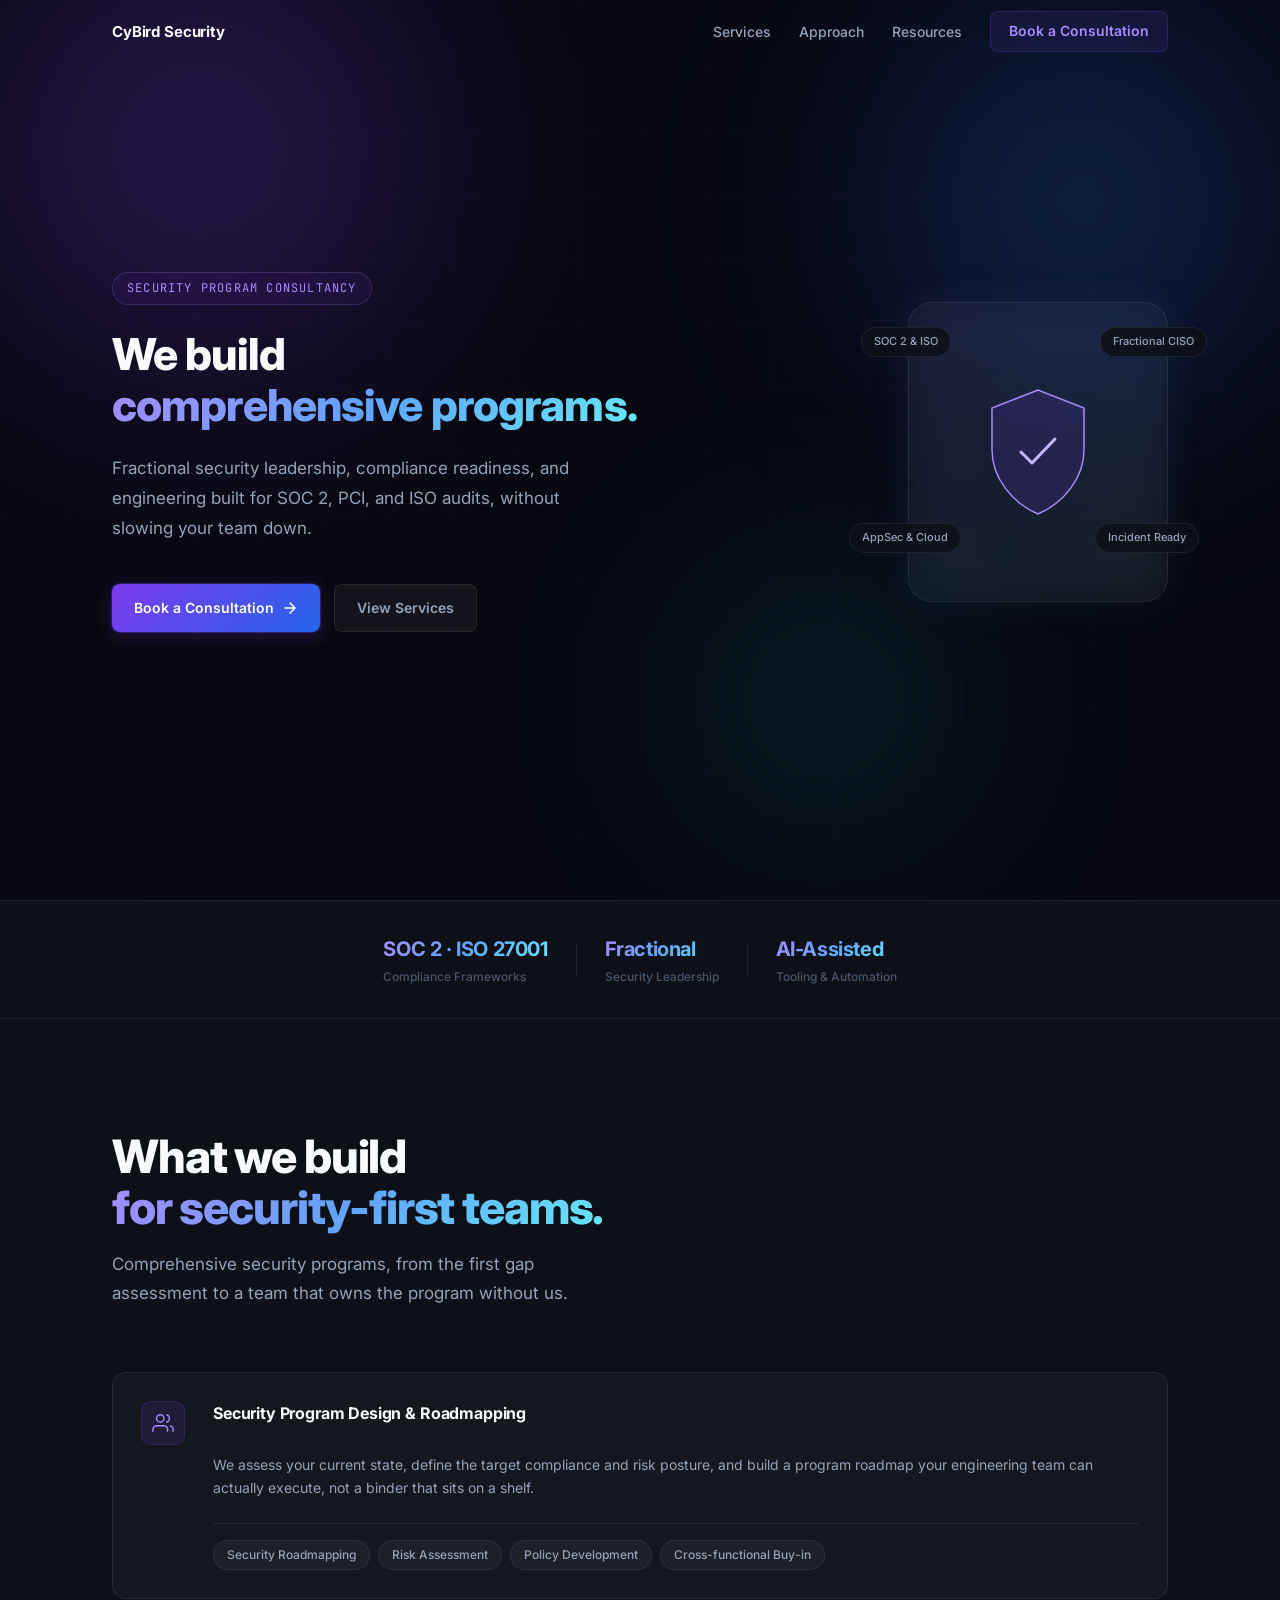
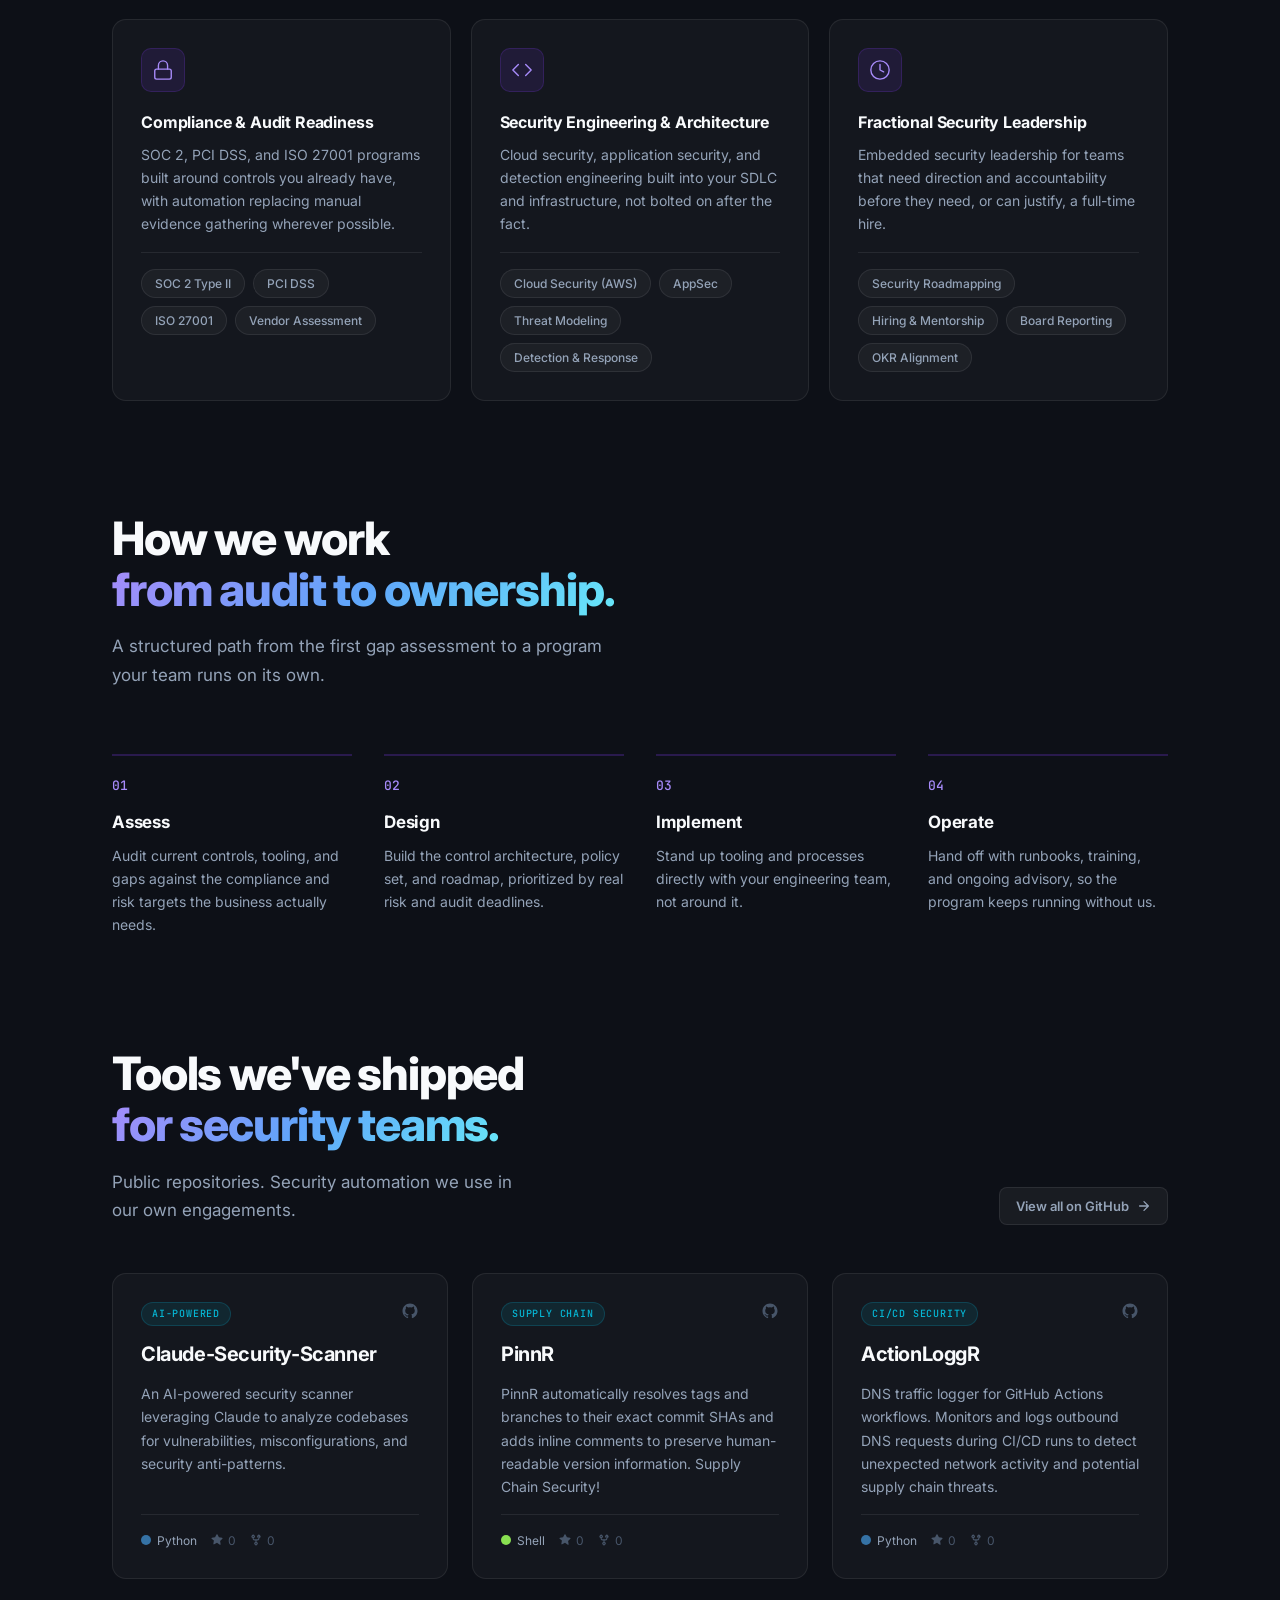
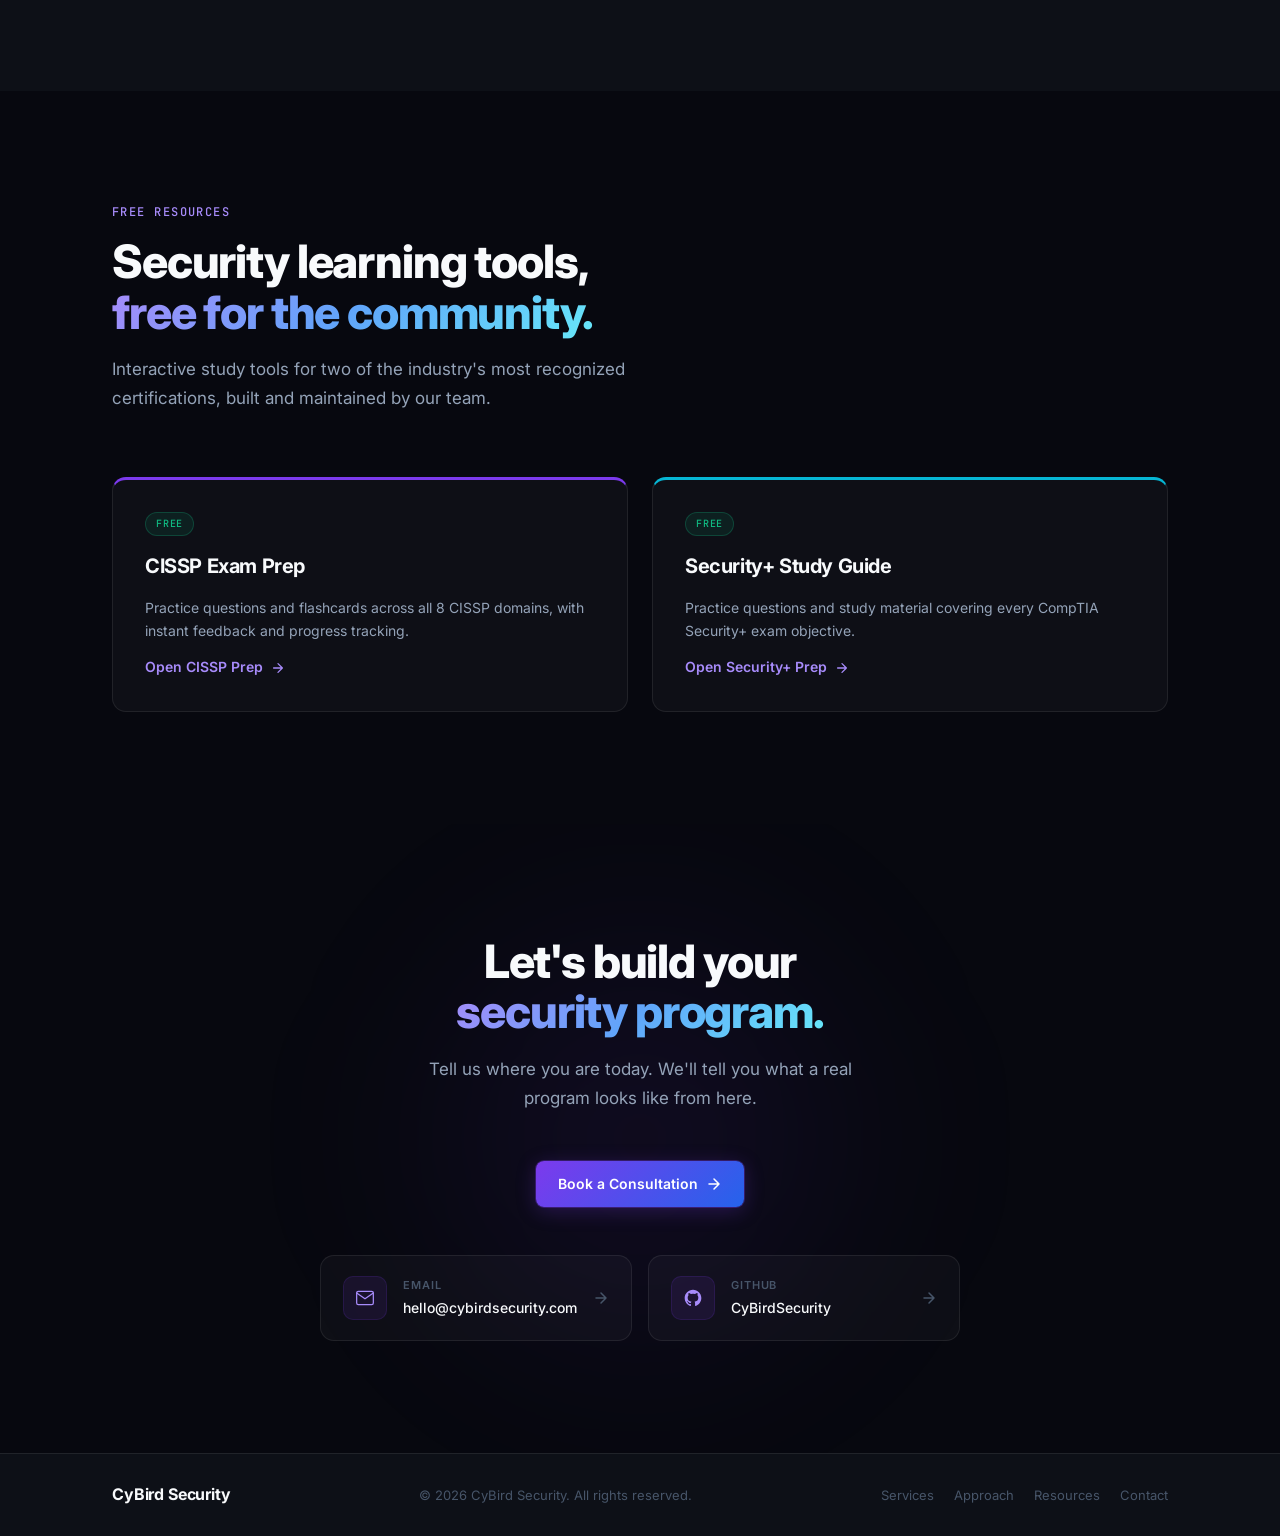
==== commit ae8ae7c8: "Redesign landing page as CyBird Security consultancy Turn the personal portfolio page into a landing" ====
--- a/index.html
+++ b/index.html
@@ -3,15 +3,15 @@
 <head>
   <meta charset="UTF-8" />
   <meta name="viewport" content="width=device-width, initial-scale=1.0" />
-  <meta name="description" content="Drew Klauser — Engineering Manager, Security Engineering & Compliance at ezCater. Builder of security tools, teams, and trustworthy systems." />
-  <meta property="og:title" content="Drew Klauser | Security Engineering & Leadership" />
-  <meta property="og:description" content="Engineering Manager owning Security Engineering & Compliance at ezCater. Building tools and teams that make security a business enabler." />
+  <meta name="description" content="CyBird Security is a security consultancy that builds comprehensive security programs: compliance readiness, security engineering, and fractional leadership." />
+  <meta property="og:title" content="CyBird Security | Security Program Consultancy" />
+  <meta property="og:description" content="We build comprehensive security programs: compliance readiness, security engineering, and fractional leadership, for teams that need a program, not a binder." />
   <meta property="og:type" content="website" />
-  <meta property="og:url" content="https://drewklauser.com" />
-  <title>Drew Klauser | Security Engineering & Leadership</title>
+  <meta property="og:url" content="https://cybirdsecurity.com" />
+  <title>CyBird Security | Security Program Consultancy</title>
 
   <!-- Favicon -->
-  <link rel="icon" type="image/svg+xml" href="data:image/svg+xml,<svg xmlns='http://www.w3.org/2000/svg' viewBox='0 0 32 32'><rect width='32' height='32' rx='8' fill='%23059669'/><text y='22' x='4' font-size='16' font-family='monospace' fill='white'>DK</text></svg>" />
+  <link rel="icon" type="image/svg+xml" href="data:image/svg+xml,<svg xmlns='http://www.w3.org/2000/svg' viewBox='0 0 32 32'><rect width='32' height='32' rx='8' fill='%237c3aed'/><text y='22' x='6' font-size='18' font-family='monospace' fill='white'>CB</text></svg>" />
 
   <!-- Fonts -->
   <link rel="preconnect" href="https://fonts.googleapis.com" />
@@ -25,14 +25,15 @@
   <!-- ── Navbar ──────────────────────────────────────────────── -->
   <nav class="navbar" id="navbar">
     <div class="nav-inner">
-      <a href="#hero" class="nav-logo" aria-label="Drew Klauser home">
-        <span class="nav-logo-text">Drew<span class="nav-logo-dot"> Klauser</span></span>
+      <a href="#hero" class="nav-logo" aria-label="CyBird Security home">
+        <span class="nav-logo-text">CyBird Security</span>
       </a>
 
       <ul class="nav-links" id="navLinks" role="list">
-        <li><a href="#about" class="nav-link">About</a></li>
-        <li><a href="#projects" class="nav-link">Projects</a></li>
-        <li><a href="#contact" class="btn btn-nav">Contact</a></li>
+        <li><a href="#services" class="nav-link">Services</a></li>
+        <li><a href="#approach" class="nav-link">Approach</a></li>
+        <li><a href="#resources" class="nav-link">Resources</a></li>
+        <li><a href="mailto:hello@cybirdsecurity.com?subject=Security%20Program%20Consultation" class="btn btn-nav">Book a Consultation</a></li>
       </ul>
 
       <button class="nav-toggle" id="navToggle" aria-label="Open navigation menu" aria-expanded="false">
@@ -54,50 +55,23 @@
 
     <div class="container hero-container">
       <div class="hero-content reveal">
-        <div class="hero-eyebrow">
-          <span class="eyebrow-dot" aria-hidden="true"></span>
-          Engineering Manager · Security &amp; Compliance
-        </div>
+        <div class="hero-eyebrow">Security Program Consultancy</div>
 
         <h1 class="hero-title">
-          <span class="title-line">Drew</span>
-          <span class="title-line gradient-text">Klauser</span>
+          <span class="title-line">We build</span>
+          <span class="title-line gradient-text" id="typedWord" aria-live="polite">comprehensive programs.</span>
         </h1>
 
-        <p class="hero-tagline">
-          Building
-          <span class="typed-word" id="typedWord" aria-live="polite">secure systems</span>
-          <span class="typed-cursor" aria-hidden="true">|</span>
-        </p>
-
         <p class="hero-description">
-          Engineering Manager owning <strong>Security Engineering &amp; Compliance</strong> at ezCater.
-          I build tools, grow teams, and turn compliance into a business enabler — not a blocker.
+          Fractional security leadership, compliance readiness, and engineering built for SOC 2, PCI, and ISO audits, without slowing your team down.
         </p>
 
         <div class="hero-ctas">
-          <a href="#projects" class="btn btn-primary">
-            View Projects
+          <a href="mailto:hello@cybirdsecurity.com?subject=Security%20Program%20Consultation" class="btn btn-primary">
+            Book a Consultation
             <svg width="16" height="16" viewBox="0 0 16 16" fill="none" aria-hidden="true"><path d="M3 8h10M8 3l5 5-5 5" stroke="currentColor" stroke-width="1.5" stroke-linecap="round" stroke-linejoin="round"/></svg>
           </a>
-          <a href="#contact" class="btn btn-ghost">Get in Touch</a>
-        </div>
-
-        <div class="hero-stats" aria-label="Quick stats">
-          <div class="stat">
-            <span class="stat-value">8+</span>
-            <span class="stat-label">Years in Security</span>
-          </div>
-          <div class="stat-divider" aria-hidden="true"></div>
-          <div class="stat">
-            <span class="stat-value">SOC 2</span>
-            <span class="stat-label">Compliance Programs</span>
-          </div>
-          <div class="stat-divider" aria-hidden="true"></div>
-          <div class="stat">
-            <span class="stat-value">AI</span>
-            <span class="stat-label">Powered Security Tools</span>
-          </div>
+          <a href="#services" class="btn btn-ghost">View Services</a>
         </div>
       </div>
 
@@ -110,146 +84,160 @@
             <path d="M43 70l11 11 23-24" stroke="url(#checkGrad)" stroke-width="3" stroke-linecap="round" stroke-linejoin="round"/>
             <defs>
               <linearGradient id="shieldGrad" x1="14" y1="8" x2="106" y2="132">
-                <stop stop-color="#059669"/>
+                <stop stop-color="#7c3aed"/>
                 <stop offset="1" stop-color="#2563eb"/>
               </linearGradient>
               <linearGradient id="shieldStroke" x1="14" y1="8" x2="106" y2="132">
-                <stop stop-color="#34D399"/>
+                <stop stop-color="#a78bfa"/>
                 <stop offset="1" stop-color="#60a5fa"/>
               </linearGradient>
               <linearGradient id="checkGrad" x1="43" y1="70" x2="77" y2="81">
-                <stop stop-color="#6EE7B7"/>
+                <stop stop-color="#c4b5fd"/>
                 <stop offset="1" stop-color="#93c5fd"/>
               </linearGradient>
             </defs>
           </svg>
-          <div class="shield-badge shield-badge--tl">
-            <span class="badge-dot badge-dot--green"></span>Supply Chain
-          </div>
-          <div class="shield-badge shield-badge--tr">
-            <span class="badge-dot badge-dot--blue"></span>AI-Powered
-          </div>
-          <div class="shield-badge shield-badge--bl">
-            <span class="badge-dot badge-dot--purple"></span>SOC 2 Ready
-          </div>
-          <div class="shield-badge shield-badge--br">
-            <span class="badge-dot badge-dot--cyan"></span>AppSec
-          </div>
-        </div>
-      </div>
-    </div>
-
-    <div class="hero-scroll-hint" aria-hidden="true">
-      <span></span>
-    </div>
-  </section>
-
-  <!-- ── About ──────────────────────────────────────────────── -->
-  <section class="about section" id="about" aria-label="About Drew">
+          <div class="shield-badge shield-badge--tl">SOC 2 &amp; ISO</div>
+          <div class="shield-badge shield-badge--tr">Fractional CISO</div>
+          <div class="shield-badge shield-badge--bl">AppSec &amp; Cloud</div>
+          <div class="shield-badge shield-badge--br">Incident Ready</div>
+        </div>
+      </div>
+    </div>
+  </section>
+
+  <!-- ── Proof strip ────────────────────────────────────────── -->
+  <section class="proof-strip" aria-label="Capabilities overview">
+    <div class="container proof-strip-inner reveal">
+      <div class="stat">
+        <span class="stat-value">SOC 2 &middot; ISO 27001</span>
+        <span class="stat-label">Compliance Frameworks</span>
+      </div>
+      <div class="stat-divider" aria-hidden="true"></div>
+      <div class="stat">
+        <span class="stat-value">Fractional</span>
+        <span class="stat-label">Security Leadership</span>
+      </div>
+      <div class="stat-divider" aria-hidden="true"></div>
+      <div class="stat">
+        <span class="stat-value">AI-Assisted</span>
+        <span class="stat-label">Tooling &amp; Automation</span>
+      </div>
+    </div>
+  </section>
+
+  <!-- ── Services ───────────────────────────────────────────── -->
+  <section class="services section" id="services" aria-label="Services">
     <div class="container">
       <div class="section-header reveal">
-        <p class="section-eyebrow">About</p>
-        <h2 class="section-title">Security leadership<br/><span class="gradient-text">that ships.</span></h2>
+        <h2 class="section-title">What we build<br/><span class="gradient-text">for security-first teams.</span></h2>
         <p class="section-sub">
-          I sit at the intersection of security engineering, compliance, and product — turning abstract risk into concrete engineering solutions.
-        </p>
-      </div>
-
-      <div class="about-grid">
-        <div class="about-card reveal" style="--delay: 0ms">
-          <div class="about-card-icon" aria-hidden="true">
+          Comprehensive security programs, from the first gap assessment to a team that owns the program without us.
+        </p>
+      </div>
+
+      <div class="services-grid">
+        <div class="service-card service-card--featured reveal" style="--delay: 0ms">
+          <div class="service-card-icon" aria-hidden="true">
             <svg width="22" height="22" viewBox="0 0 24 24" fill="none" stroke="currentColor" stroke-width="1.5" stroke-linecap="round" stroke-linejoin="round"><path d="M17 21v-2a4 4 0 0 0-4-4H5a4 4 0 0 0-4 4v2"/><circle cx="9" cy="7" r="4"/><path d="M23 21v-2a4 4 0 0 0-3-3.87"/><path d="M16 3.13a4 4 0 0 1 0 7.75"/></svg>
           </div>
-          <h3 class="about-card-title">Engineering Leadership</h3>
-          <p class="about-card-text">Managing high-performing security engineering teams at ezCater. Owning roadmap, hiring, mentorship, and delivering security outcomes that matter to the business.</p>
-          <div class="about-card-tags skill-tags" role="list">
-            <span class="skill-tag" role="listitem">Engineering Management</span>
+          <h3 class="service-card-title">Security Program Design &amp; Roadmapping</h3>
+          <p class="service-card-text">We assess your current state, define the target compliance and risk posture, and build a program roadmap your engineering team can actually execute, not a binder that sits on a shelf.</p>
+          <div class="service-card-tags skill-tags" role="list">
             <span class="skill-tag" role="listitem">Security Roadmapping</span>
-            <span class="skill-tag" role="listitem">Team Building</span>
-            <span class="skill-tag" role="listitem">Cross-functional Leadership</span>
-            <span class="skill-tag" role="listitem">Security Culture</span>
-            <span class="skill-tag" role="listitem">Hiring &amp; Mentorship</span>
-            <span class="skill-tag" role="listitem">OKR Alignment</span>
-          </div>
-        </div>
-
-        <div class="about-card reveal" style="--delay: 80ms">
-          <div class="about-card-icon" aria-hidden="true">
+            <span class="skill-tag" role="listitem">Risk Assessment</span>
+            <span class="skill-tag" role="listitem">Policy Development</span>
+            <span class="skill-tag" role="listitem">Cross-functional Buy-in</span>
+          </div>
+        </div>
+
+        <div class="service-card reveal" style="--delay: 80ms">
+          <div class="service-card-icon" aria-hidden="true">
             <svg width="22" height="22" viewBox="0 0 24 24" fill="none" stroke="currentColor" stroke-width="1.5" stroke-linecap="round" stroke-linejoin="round"><rect x="3" y="11" width="18" height="11" rx="2" ry="2"/><path d="M7 11V7a5 5 0 0 1 10 0v4"/></svg>
           </div>
-          <h3 class="about-card-title">Compliance &amp; GRC</h3>
-          <p class="about-card-text">Driving SOC 2, PCI DSS, and Compliance programs that don't slow engineering down. Translating audit requirements into scalable, automated controls.</p>
-          <div class="about-card-tags skill-tags" role="list">
+          <h3 class="service-card-title">Compliance &amp; Audit Readiness</h3>
+          <p class="service-card-text">SOC 2, PCI DSS, and ISO 27001 programs built around controls you already have, with automation replacing manual evidence gathering wherever possible.</p>
+          <div class="service-card-tags skill-tags" role="list">
             <span class="skill-tag" role="listitem">SOC 2 Type II</span>
             <span class="skill-tag" role="listitem">PCI DSS</span>
-            <span class="skill-tag" role="listitem">Risk Management</span>
+            <span class="skill-tag" role="listitem">ISO 27001</span>
             <span class="skill-tag" role="listitem">Vendor Assessment</span>
-            <span class="skill-tag" role="listitem">Audit Readiness</span>
-            <span class="skill-tag" role="listitem">Policy Development</span>
-          </div>
-        </div>
-
-        <div class="about-card reveal" style="--delay: 160ms">
-          <div class="about-card-icon" aria-hidden="true">
+          </div>
+        </div>
+
+        <div class="service-card reveal" style="--delay: 160ms">
+          <div class="service-card-icon" aria-hidden="true">
             <svg width="22" height="22" viewBox="0 0 24 24" fill="none" stroke="currentColor" stroke-width="1.5" stroke-linecap="round" stroke-linejoin="round"><polyline points="16 18 22 12 16 6"/><polyline points="8 6 2 12 8 18"/></svg>
           </div>
-          <h3 class="about-card-title">Security Tooling</h3>
-          <p class="about-card-text">Building open-source tools that automate security work — from AI-powered code scanning to supply chain protection. If it's repetitive, it should be automated.</p>
-          <div class="about-card-tags skill-tags" role="list">
-            <span class="skill-tag" role="listitem">Application Security</span>
+          <h3 class="service-card-title">Security Engineering &amp; Architecture</h3>
+          <p class="service-card-text">Cloud security, application security, and detection engineering built into your SDLC and infrastructure, not bolted on after the fact.</p>
+          <div class="service-card-tags skill-tags" role="list">
             <span class="skill-tag" role="listitem">Cloud Security (AWS)</span>
+            <span class="skill-tag" role="listitem">AppSec</span>
+            <span class="skill-tag" role="listitem">Threat Modeling</span>
             <span class="skill-tag" role="listitem">Detection &amp; Response</span>
-            <span class="skill-tag" role="listitem">Vulnerability Management</span>
-            <span class="skill-tag" role="listitem">Security Architecture</span>
-            <span class="skill-tag" role="listitem">Threat Modeling</span>
-            <span class="skill-tag" role="listitem">SIEM</span>
-            <span class="skill-tag" role="listitem">Penetration Testing</span>
-          </div>
-        </div>
-
-        <div class="about-card reveal" style="--delay: 240ms">
-          <div class="about-card-icon" aria-hidden="true">
-            <svg width="22" height="22" viewBox="0 0 24 24" fill="none" stroke="currentColor" stroke-width="1.5" stroke-linecap="round" stroke-linejoin="round"><circle cx="12" cy="12" r="10"/><path d="M9.09 9a3 3 0 0 1 5.83 1c0 2-3 3-3 3"/><line x1="12" y1="17" x2="12.01" y2="17"/></svg>
-          </div>
-          <h3 class="about-card-title">AI &amp; Automation</h3>
-          <p class="about-card-text">Leveraging Claude AI and modern LLMs to augment security workflows — smarter vulnerability triage, automated policy generation, and intelligent code review.</p>
-          <div class="about-card-tags skill-tags" role="list">
-            <span class="skill-tag" role="listitem">Python</span>
-            <span class="skill-tag" role="listitem">Shell / Bash</span>
-            <span class="skill-tag" role="listitem">GitHub Actions</span>
-            <span class="skill-tag" role="listitem">Claude AI</span>
-            <span class="skill-tag" role="listitem">Supply Chain Security</span>
-            <span class="skill-tag" role="listitem">CI/CD Security</span>
-            <span class="skill-tag" role="listitem">OWASP</span>
-          </div>
-        </div>
-      </div>
-
-      <div class="current-role reveal">
-        <div class="role-label">Current Role</div>
-        <div class="role-content">
-          <div class="role-info">
-            <span class="role-title">Engineering Manager, Security &amp; Compliance</span>
-            <span class="role-sep" aria-hidden="true">·</span>
-            <span class="role-company">ezCater</span>
-          </div>
-          <div class="role-badge">
-            <span class="status-dot" aria-hidden="true"></span>
-            Remote · Full-time
-          </div>
-        </div>
-      </div>
-    </div>
-  </section>
-
-  <!-- ── Projects ───────────────────────────────────────────── -->
-  <section class="projects section" id="projects" aria-label="Featured projects">
+          </div>
+        </div>
+
+        <div class="service-card reveal" style="--delay: 240ms">
+          <div class="service-card-icon" aria-hidden="true">
+            <svg width="22" height="22" viewBox="0 0 24 24" fill="none" stroke="currentColor" stroke-width="1.5" stroke-linecap="round" stroke-linejoin="round"><circle cx="12" cy="12" r="10"/><polyline points="12 6 12 12 16 14"/></svg>
+          </div>
+          <h3 class="service-card-title">Fractional Security Leadership</h3>
+          <p class="service-card-text">Embedded security leadership for teams that need direction and accountability before they need, or can justify, a full-time hire.</p>
+          <div class="service-card-tags skill-tags" role="list">
+            <span class="skill-tag" role="listitem">Security Roadmapping</span>
+            <span class="skill-tag" role="listitem">Hiring &amp; Mentorship</span>
+            <span class="skill-tag" role="listitem">Board Reporting</span>
+            <span class="skill-tag" role="listitem">OKR Alignment</span>
+          </div>
+        </div>
+      </div>
+    </div>
+  </section>
+
+  <!-- ── Approach ───────────────────────────────────────────── -->
+  <section class="approach section" id="approach" aria-label="Our approach">
+    <div class="container">
+      <div class="section-header reveal">
+        <h2 class="section-title">How we work<br/><span class="gradient-text">from audit to ownership.</span></h2>
+        <p class="section-sub">
+          A structured path from the first gap assessment to a program your team runs on its own.
+        </p>
+      </div>
+
+      <div class="approach-steps">
+        <div class="approach-step reveal" style="--delay: 0ms">
+          <span class="approach-step-index">01</span>
+          <h3 class="approach-step-title">Assess</h3>
+          <p class="approach-step-text">Audit current controls, tooling, and gaps against the compliance and risk targets the business actually needs.</p>
+        </div>
+        <div class="approach-step reveal" style="--delay: 80ms">
+          <span class="approach-step-index">02</span>
+          <h3 class="approach-step-title">Design</h3>
+          <p class="approach-step-text">Build the control architecture, policy set, and roadmap, prioritized by real risk and audit deadlines.</p>
+        </div>
+        <div class="approach-step reveal" style="--delay: 160ms">
+          <span class="approach-step-index">03</span>
+          <h3 class="approach-step-title">Implement</h3>
+          <p class="approach-step-text">Stand up tooling and processes directly with your engineering team, not around it.</p>
+        </div>
+        <div class="approach-step reveal" style="--delay: 240ms">
+          <span class="approach-step-index">04</span>
+          <h3 class="approach-step-title">Operate</h3>
+          <p class="approach-step-text">Hand off with runbooks, training, and ongoing advisory, so the program keeps running without us.</p>
+        </div>
+      </div>
+    </div>
+  </section>
+
+  <!-- ── Open-source tooling ────────────────────────────────── -->
+  <section class="tooling section" id="tooling" aria-label="Open-source security tooling">
     <div class="container">
       <div class="projects-header reveal">
         <div class="section-header">
-          <p class="section-eyebrow">Open Source</p>
-          <h2 class="section-title">Tools I've built<br/><span class="gradient-text">for security teams.</span></h2>
-          <p class="section-sub">Public repositories — security automation that's actually useful.</p>
+          <h2 class="section-title">Tools we've shipped<br/><span class="gradient-text">for security teams.</span></h2>
+          <p class="section-sub">Public repositories. Security automation we use in our own engagements.</p>
         </div>
         <a href="https://github.com/CyBirdSecurity" target="_blank" rel="noopener noreferrer" class="btn btn-ghost btn-sm" aria-label="View all repositories on GitHub">
           View all on GitHub
@@ -258,20 +246,45 @@
       </div>
 
       <div class="projects-grid" id="projectsGrid" aria-label="Featured repositories">
+        <!-- Project cards injected by main.js -->
         <div class="project-skeleton" aria-hidden="true"></div>
         <div class="project-skeleton" aria-hidden="true"></div>
-      </div>
-
-      <div class="projects-header reveal" style="margin-top: 4rem;">
-        <div class="section-header">
-          <h2 class="section-title">Tools I've built<br/><span class="gradient-text">for personal development.</span></h2>
-          <p class="section-sub">Certification study tools and learning resources.</p>
-        </div>
-      </div>
-
-      <div class="projects-grid" id="personalProjectsGrid" aria-label="Personal development repositories">
         <div class="project-skeleton" aria-hidden="true"></div>
-        <div class="project-skeleton" aria-hidden="true"></div>
+      </div>
+    </div>
+  </section>
+
+  <!-- ── Free resources ─────────────────────────────────────── -->
+  <section class="resources section" id="resources" aria-label="Free learning resources">
+    <div class="container">
+      <div class="section-header reveal">
+        <p class="section-eyebrow">Free Resources</p>
+        <h2 class="section-title">Security learning tools,<br/><span class="gradient-text">free for the community.</span></h2>
+        <p class="section-sub">
+          Interactive study tools for two of the industry's most recognized certifications, built and maintained by our team.
+        </p>
+      </div>
+
+      <div class="resources-grid">
+        <a href="https://cissp.cybirdsecurity.com" target="_blank" rel="noopener noreferrer" class="resource-card resource-card--purple reveal" style="--delay: 0ms" aria-label="Open the CISSP exam prep tool">
+          <span class="resource-badge">Free</span>
+          <h3 class="resource-card-title">CISSP Exam Prep</h3>
+          <p class="resource-card-text">Practice questions and flashcards across all 8 CISSP domains, with instant feedback and progress tracking.</p>
+          <span class="resource-card-cta">
+            Open CISSP Prep
+            <svg width="14" height="14" viewBox="0 0 16 16" fill="none" aria-hidden="true"><path d="M3 8h10M8 3l5 5-5 5" stroke="currentColor" stroke-width="1.5" stroke-linecap="round" stroke-linejoin="round"/></svg>
+          </span>
+        </a>
+
+        <a href="https://securityplus.cybirdsecurity.com" target="_blank" rel="noopener noreferrer" class="resource-card resource-card--cyan reveal" style="--delay: 80ms" aria-label="Open the Security+ study guide">
+          <span class="resource-badge">Free</span>
+          <h3 class="resource-card-title">Security+ Study Guide</h3>
+          <p class="resource-card-text">Practice questions and study material covering every CompTIA Security+ exam objective.</p>
+          <span class="resource-card-cta">
+            Open Security+ Prep
+            <svg width="14" height="14" viewBox="0 0 16 16" fill="none" aria-hidden="true"><path d="M3 8h10M8 3l5 5-5 5" stroke="currentColor" stroke-width="1.5" stroke-linecap="round" stroke-linejoin="round"/></svg>
+          </span>
+        </a>
       </div>
     </div>
   </section>
@@ -283,27 +296,33 @@
     </div>
     <div class="container">
       <div class="contact-inner reveal">
-        <p class="section-eyebrow" style="text-align:center">Contact</p>
         <h2 class="section-title" style="text-align:center">
-          Let's build something<br/><span class="gradient-text">secure together.</span>
+          Let's build your<br/><span class="gradient-text">security program.</span>
         </h2>
         <p class="contact-sub">
-          Whether you're thinking about security strategy, tooling, compliance, or just want to connect — I'm always open to a good conversation.
-        </p>
-
-        <div class="contact-links">
-          <a href="mailto:me@drewklauser.com" class="contact-card" aria-label="Send email to Drew">
+          Tell us where you are today. We'll tell you what a real program looks like from here.
+        </p>
+
+        <div class="contact-cta-row">
+          <a href="mailto:hello@cybirdsecurity.com?subject=Security%20Program%20Consultation" class="btn btn-primary">
+            Book a Consultation
+            <svg width="16" height="16" viewBox="0 0 16 16" fill="none" aria-hidden="true"><path d="M3 8h10M8 3l5 5-5 5" stroke="currentColor" stroke-width="1.5" stroke-linecap="round" stroke-linejoin="round"/></svg>
+          </a>
+        </div>
+
+        <div class="contact-links contact-links--two">
+          <a href="mailto:hello@cybirdsecurity.com" class="contact-card" aria-label="Email CyBird Security">
             <div class="contact-card-icon" aria-hidden="true">
               <svg width="20" height="20" viewBox="0 0 24 24" fill="none" stroke="currentColor" stroke-width="1.5" stroke-linecap="round" stroke-linejoin="round"><path d="M4 4h16c1.1 0 2 .9 2 2v12c0 1.1-.9 2-2 2H4c-1.1 0-2-.9-2-2V6c0-1.1.9-2 2-2z"/><polyline points="22,6 12,13 2,6"/></svg>
             </div>
             <div class="contact-card-content">
               <span class="contact-card-label">Email</span>
-              <span class="contact-card-value">me@drewklauser.com</span>
+              <span class="contact-card-value">hello@cybirdsecurity.com</span>
             </div>
             <svg class="contact-card-arrow" width="16" height="16" viewBox="0 0 16 16" fill="none" aria-hidden="true"><path d="M3 8h10M8 3l5 5-5 5" stroke="currentColor" stroke-width="1.5" stroke-linecap="round" stroke-linejoin="round"/></svg>
           </a>
 
-          <a href="https://github.com/CyBirdSecurity" target="_blank" rel="noopener noreferrer" class="contact-card" aria-label="Drew's GitHub profile">
+          <a href="https://github.com/CyBirdSecurity" target="_blank" rel="noopener noreferrer" class="contact-card" aria-label="CyBird Security on GitHub">
             <div class="contact-card-icon" aria-hidden="true">
               <svg width="20" height="20" viewBox="0 0 24 24" fill="currentColor"><path d="M12 2C6.477 2 2 6.477 2 12c0 4.42 2.865 8.166 6.839 9.489.5.092.682-.217.682-.482 0-.237-.008-.866-.013-1.7-2.782.604-3.369-1.34-3.369-1.34-.454-1.156-1.11-1.463-1.11-1.463-.908-.62.069-.608.069-.608 1.003.07 1.531 1.03 1.531 1.03.892 1.529 2.341 1.087 2.91.831.092-.646.35-1.086.636-1.336-2.22-.253-4.555-1.11-4.555-4.943 0-1.091.39-1.984 1.029-2.683-.103-.253-.446-1.27.098-2.647 0 0 .84-.269 2.75 1.025A9.578 9.578 0 0 1 12 6.836a9.59 9.59 0 0 1 2.504.337c1.909-1.294 2.747-1.025 2.747-1.025.546 1.377.202 2.394.1 2.647.64.699 1.028 1.592 1.028 2.683 0 3.842-2.339 4.687-4.566 4.935.359.309.678.919.678 1.852 0 1.336-.012 2.415-.012 2.743 0 .267.18.578.688.48C19.138 20.163 22 16.418 22 12c0-5.523-4.477-10-10-10z"/></svg>
             </div>
@@ -313,17 +332,6 @@
             </div>
             <svg class="contact-card-arrow" width="16" height="16" viewBox="0 0 16 16" fill="none" aria-hidden="true"><path d="M3 8h10M8 3l5 5-5 5" stroke="currentColor" stroke-width="1.5" stroke-linecap="round" stroke-linejoin="round"/></svg>
           </a>
-
-          <a href="https://www.linkedin.com/in/drewklauser/" target="_blank" rel="noopener noreferrer" class="contact-card" aria-label="Drew's LinkedIn profile">
-            <div class="contact-card-icon" aria-hidden="true">
-              <svg width="20" height="20" viewBox="0 0 24 24" fill="currentColor"><path d="M20.447 20.452h-3.554v-5.569c0-1.328-.027-3.037-1.852-3.037-1.853 0-2.136 1.445-2.136 2.939v5.667H9.351V9h3.414v1.561h.046c.477-.9 1.637-1.85 3.37-1.85 3.601 0 4.267 2.37 4.267 5.455v6.286zM5.337 7.433a2.062 2.062 0 0 1-2.063-2.065 2.064 2.064 0 1 1 2.063 2.065zm1.782 13.019H3.555V9h3.564v11.452zM22.225 0H1.771C.792 0 0 .774 0 1.729v20.542C0 23.227.792 24 1.771 24h20.451C23.2 24 24 23.227 24 22.271V1.729C24 .774 23.2 0 22.222 0h.003z"/></svg>
-            </div>
-            <div class="contact-card-content">
-              <span class="contact-card-label">LinkedIn</span>
-              <span class="contact-card-value">Drew Klauser</span>
-            </div>
-            <svg class="contact-card-arrow" width="16" height="16" viewBox="0 0 16 16" fill="none" aria-hidden="true"><path d="M3 8h10M8 3l5 5-5 5" stroke="currentColor" stroke-width="1.5" stroke-linecap="round" stroke-linejoin="round"/></svg>
-          </a>
         </div>
       </div>
     </div>
@@ -333,15 +341,15 @@
   <footer class="footer">
     <div class="container footer-inner">
       <a href="#hero" class="footer-logo" aria-label="Back to top">
-        <span class="footer-logo-text">Drew<span class="nav-logo-dot"> Klauser</span></span>
+        <span class="footer-logo-text">CyBird Security</span>
       </a>
       <p class="footer-copy">
-        &copy; <span id="footerYear"></span> Drew Klauser. Built with
-        <span aria-label="love">&#9825;</span> and Claude Code.
+        &copy; <span id="footerYear"></span> CyBird Security. All rights reserved.
       </p>
       <nav class="footer-links" aria-label="Footer navigation">
-        <a href="#about" class="footer-link">About</a>
-        <a href="#projects" class="footer-link">Projects</a>
+        <a href="#services" class="footer-link">Services</a>
+        <a href="#approach" class="footer-link">Approach</a>
+        <a href="#resources" class="footer-link">Resources</a>
         <a href="#contact" class="footer-link">Contact</a>
       </nav>
     </div>
--- a/assets/css/style.css
+++ b/assets/css/style.css
@@ -1,56 +1,52 @@
 /* ─────────────────────────────────────────────────────────────
-   Drew Klauser — style.css
-   Design: Origin-inspired light mode, emerald accent
+   CyBird Security - style.css
+   Design: Clean Modern SaaS (Cyera-inspired)
    ───────────────────────────────────────────────────────────── */
 
-/* ── Custom Properties ────────────────────────────────────── */
+/* ── Custom Properties ─────────────────────────────────────── */
 :root {
-  /* Surfaces */
-  --c-bg:          #F8FAFC;
-  --c-bg-elevated: #FFFFFF;
-  --c-bg-card:     #FFFFFF;
-  --c-bg-card-hov: rgba(5, 150, 105, 0.03);
-  --c-border:      #E2E8F0;
-  --c-border-hov:  rgba(5, 150, 105, 0.35);
-
-  /* Brand — emerald (var names kept for compat) */
-  --c-purple:    #059669;
-  --c-purple-lt: #34D399;
-
-  /* Supporting palette */
-  --c-blue:      #2563EB;
-  --c-blue-lt:   #60A5FA;
-  --c-cyan:      #0891B2;
-  --c-cyan-lt:   #22D3EE;
-  --c-green:     #15803D;
-
-  /* Text */
-  --c-text:   #0F172A;
-  --c-text-2: #475569;
-  --c-text-3: #94A3B8;
-
-  /* Gradients */
-  --grad-primary: linear-gradient(135deg, var(--c-purple-lt) 0%, var(--c-blue-lt) 50%, var(--c-cyan-lt) 100%);
-  --grad-button:  linear-gradient(135deg, var(--c-purple) 0%, #047857 100%);
+  /* Color */
+  --c-bg:          #07080f;
+  --c-bg-elevated: #0d1017;
+  --c-bg-card:     rgba(255, 255, 255, 0.03);
+  --c-bg-card-hov: rgba(255, 255, 255, 0.06);
+  --c-border:      rgba(255, 255, 255, 0.08);
+  --c-border-hov:  rgba(124, 58, 237, 0.4);
+
+  --c-purple:      #7c3aed;
+  --c-purple-lt:   #a78bfa;
+  --c-blue:        #2563eb;
+  --c-blue-lt:     #60a5fa;
+  --c-cyan:        #06b6d4;
+  --c-cyan-lt:     #67e8f9;
+  --c-green:       #10b981;
+
+  --c-text:        #f8fafc;
+  --c-text-2:      #94a3b8;
+  --c-text-3:      #475569;
+
+  /* Gradient */
+  --grad-primary:  linear-gradient(135deg, var(--c-purple-lt) 0%, var(--c-blue-lt) 50%, var(--c-cyan-lt) 100%);
+  --grad-button:   linear-gradient(135deg, var(--c-purple) 0%, var(--c-blue) 100%);
 
   /* Typography */
-  --font:      'Inter', system-ui, -apple-system, sans-serif;
-  --font-mono: 'JetBrains Mono', 'Fira Code', monospace;
+  --font:          'Inter', system-ui, -apple-system, sans-serif;
+  --font-mono:     'JetBrains Mono', 'Fira Code', monospace;
 
   /* Layout */
-  --nav-h:       64px;
-  --radius:      14px;
-  --radius-sm:   8px;
-  --radius-pill: 999px;
+  --nav-h:         64px;
+  --radius:        14px;
+  --radius-sm:     8px;
+  --radius-pill:   999px;
 
   /* Motion */
-  --ease:   cubic-bezier(0.16, 1, 0.3, 1);
-  --t-fast: 150ms;
-  --t-base: 250ms;
-  --t-slow: 400ms;
-}
-
-/* ── Reset & Base ─────────────────────────────────────── */
+  --ease:          cubic-bezier(0.16, 1, 0.3, 1);
+  --t-fast:        150ms;
+  --t-base:        250ms;
+  --t-slow:        400ms;
+}
+
+/* ── Reset & Base ──────────────────────────────────────────── */
 *, *::before, *::after { box-sizing: border-box; margin: 0; padding: 0; }
 
 html {
@@ -76,7 +72,7 @@
 img, svg { display: block; max-width: 100%; }
 strong { font-weight: 600; color: var(--c-text); }
 
-/* ── Utility ──────────────────────────────────────────────────── */
+/* ── Utility ────────────────────────────────────────────────── */
 .container {
   width: 100%;
   max-width: 1120px;
@@ -99,7 +95,7 @@
   font-weight: 500;
   letter-spacing: 0.12em;
   text-transform: uppercase;
-  color: var(--c-purple);
+  color: var(--c-purple-lt);
   margin-bottom: 14px;
 }
 
@@ -122,7 +118,7 @@
   line-height: 1.7;
 }
 
-/* ── Reveal animation ──────────────────────────────────── */
+/* ── Reveal animation ──────────────────────────────────────── */
 .reveal {
   opacity: 0;
   transform: translateY(24px);
@@ -134,7 +130,7 @@
   transform: none;
 }
 
-/* ── Buttons ──────────────────────────────────────────────────── */
+/* ── Buttons ────────────────────────────────────────────────── */
 .btn {
   display: inline-flex;
   align-items: center;
@@ -150,36 +146,36 @@
 .btn-primary {
   background: var(--grad-button);
   color: #fff;
-  box-shadow: 0 0 0 1px rgba(5, 150, 105, 0.25), 0 4px 20px rgba(5, 150, 105, 0.20);
+  box-shadow: 0 0 0 1px rgba(124, 58, 237, 0.3), 0 4px 20px rgba(124, 58, 237, 0.25);
 }
 .btn-primary:hover {
   transform: translateY(-2px);
-  box-shadow: 0 0 0 1px rgba(5, 150, 105, 0.40), 0 8px 32px rgba(5, 150, 105, 0.28);
+  box-shadow: 0 0 0 1px rgba(124, 58, 237, 0.5), 0 8px 32px rgba(124, 58, 237, 0.35);
 }
 .btn-primary:active { transform: translateY(0); }
 
 .btn-ghost {
-  background: rgba(15, 23, 42, 0.04);
+  background: rgba(255,255,255,0.05);
   color: var(--c-text-2);
   border: 1px solid var(--c-border);
 }
 .btn-ghost:hover {
-  background: rgba(15, 23, 42, 0.07);
-  border-color: #CBD5E1;
+  background: rgba(255,255,255,0.09);
+  border-color: rgba(255,255,255,0.15);
   color: var(--c-text);
   transform: translateY(-1px);
 }
 
 .btn-nav {
-  background: rgba(5, 150, 105, 0.07);
-  color: var(--c-purple);
-  border: 1px solid rgba(5, 150, 105, 0.20);
+  background: rgba(124, 58, 237, 0.1);
+  color: var(--c-purple-lt);
+  border: 1px solid rgba(124, 58, 237, 0.25);
   padding: 8px 18px;
 }
 .btn-nav:hover {
-  background: rgba(5, 150, 105, 0.13);
-  border-color: rgba(5, 150, 105, 0.40);
-  color: #047857;
+  background: rgba(124, 58, 237, 0.18);
+  border-color: rgba(124, 58, 237, 0.5);
+  color: var(--c-text);
 }
 
 .btn-sm {
@@ -187,7 +183,7 @@
   font-size: 13px;
 }
 
-/* ── Navbar ───────────────────────────────────────────────────────── */
+/* ── Navbar ─────────────────────────────────────────────────── */
 .navbar {
   position: fixed;
   top: 0;
@@ -199,7 +195,7 @@
 }
 
 .navbar.scrolled {
-  background: rgba(248, 250, 252, 0.88);
+  background: rgba(7, 8, 15, 0.75);
   backdrop-filter: blur(20px) saturate(160%);
   -webkit-backdrop-filter: blur(20px) saturate(160%);
   border-bottom-color: var(--c-border);
@@ -224,8 +220,8 @@
   transition: opacity var(--t-fast);
   white-space: nowrap;
 }
-.nav-logo:hover { opacity: 0.75; }
-.nav-logo-dot { color: var(--c-purple); }
+.nav-logo:hover { opacity: 0.85; }
+.nav-logo-dot { color: var(--c-purple-lt); }
 
 .nav-links {
   display: flex;
@@ -258,7 +254,7 @@
 }
 .nav-toggle:hover .bar { background: var(--c-text); }
 
-/* ── Hero ───────────────────────────────────────────────────────────── */
+/* ── Hero ───────────────────────────────────────────────────── */
 .hero {
   position: relative;
   min-height: 100svh;
@@ -270,6 +266,7 @@
   padding-top: var(--nav-h);
 }
 
+/* Mesh gradient background */
 .hero-mesh {
   position: absolute;
   inset: 0;
@@ -281,27 +278,27 @@
   position: absolute;
   border-radius: 50%;
   filter: blur(100px);
-  opacity: 0.55;
+  opacity: 0.35;
   animation: floatOrb 12s ease-in-out infinite alternate;
 }
 .mesh-orb--purple {
   width: 700px; height: 700px;
   top: -200px; left: -150px;
-  background: radial-gradient(circle, rgba(110, 231, 183, 0.35) 0%, transparent 70%);
+  background: radial-gradient(circle, var(--c-purple) 0%, transparent 70%);
   animation-duration: 14s;
 }
 .mesh-orb--blue {
   width: 600px; height: 600px;
   top: -100px; right: -100px;
-  background: radial-gradient(circle, rgba(147, 197, 253, 0.25) 0%, transparent 70%);
+  background: radial-gradient(circle, var(--c-blue) 0%, transparent 70%);
   animation-duration: 11s;
   animation-delay: -4s;
 }
 .mesh-orb--cyan {
   width: 400px; height: 400px;
   bottom: 0; right: 20%;
-  background: radial-gradient(circle, rgba(34, 211, 238, 0.15) 0%, transparent 70%);
-  opacity: 0.30;
+  background: radial-gradient(circle, var(--c-cyan) 0%, transparent 70%);
+  opacity: 0.2;
   animation-duration: 9s;
   animation-delay: -7s;
 }
@@ -315,8 +312,8 @@
   position: absolute;
   inset: 0;
   background-image:
-    linear-gradient(rgba(148, 163, 184, 0.18) 1px, transparent 1px),
-    linear-gradient(90deg, rgba(148, 163, 184, 0.18) 1px, transparent 1px);
+    linear-gradient(rgba(124, 58, 237, 0.04) 1px, transparent 1px),
+    linear-gradient(90deg, rgba(124, 58, 237, 0.04) 1px, transparent 1px);
   background-size: 64px 64px;
   mask-image: radial-gradient(ellipse 90% 90% at 50% 50%, black 40%, transparent 100%);
   -webkit-mask-image: radial-gradient(ellipse 90% 90% at 50% 50%, black 40%, transparent 100%);
@@ -340,53 +337,25 @@
   font-size: 12px;
   letter-spacing: 0.1em;
   text-transform: uppercase;
-  color: var(--c-purple);
+  color: var(--c-purple-lt);
   margin-bottom: 24px;
-  border: 1px solid rgba(5, 150, 105, 0.22);
-  background: rgba(5, 150, 105, 0.06);
+  border: 1px solid rgba(167, 139, 250, 0.2);
+  background: rgba(124, 58, 237, 0.08);
   padding: 6px 14px;
   border-radius: var(--radius-pill);
   width: fit-content;
 }
 
-.eyebrow-dot {
-  width: 6px; height: 6px;
-  border-radius: 50%;
-  background: var(--c-green);
-  box-shadow: 0 0 8px var(--c-green);
-  animation: pulse 2.5s ease-in-out infinite;
-}
-@keyframes pulse {
-  0%, 100% { opacity: 1; transform: scale(1); }
-  50%       { opacity: 0.6; transform: scale(0.85); }
-}
-
 .hero-title {
-  font-size: clamp(52px, 8vw, 88px);
+  font-size: clamp(30px, 3.6vw, 44px);
   font-weight: 800;
-  line-height: 1.0;
-  letter-spacing: -0.03em;
+  line-height: 1.15;
+  letter-spacing: -0.02em;
   margin-bottom: 24px;
 }
 .title-line { display: block; }
 
-.hero-tagline {
-  font-size: clamp(18px, 2.5vw, 24px);
-  color: var(--c-text-2);
-  margin-bottom: 20px;
-  display: flex;
-  align-items: center;
-  gap: 6px;
-  min-height: 36px;
-}
-
-.typed-word { color: var(--c-cyan); font-weight: 500; }
-.typed-cursor {
-  color: var(--c-purple);
-  animation: blink 1s step-end infinite;
-  font-weight: 300;
-}
-@keyframes blink { 0%, 100% { opacity: 1; } 50% { opacity: 0; } }
+.hero-title #typedWord { min-height: 1.1em; display: inline-block; }
 
 .hero-description {
   font-size: 17px;
@@ -396,13 +365,8 @@
   margin-bottom: 40px;
 }
 
-.hero-ctas { display: flex; gap: 14px; flex-wrap: wrap; margin-bottom: 52px; }
-
-.hero-stats {
-  display: flex;
-  align-items: center;
-  gap: 28px;
-}
+.hero-ctas { display: flex; gap: 14px; flex-wrap: wrap; }
+
 .stat {
   display: flex;
   flex-direction: column;
@@ -444,7 +408,8 @@
   display: flex;
   align-items: center;
   justify-content: center;
-  box-shadow: 0 4px 32px rgba(0, 0, 0, 0.06), 0 1px 4px rgba(0, 0, 0, 0.04);
+  backdrop-filter: blur(12px);
+  -webkit-backdrop-filter: blur(12px);
   overflow: visible;
 }
 
@@ -453,7 +418,7 @@
   inset: -2px;
   border-radius: 26px;
   background: var(--grad-primary);
-  opacity: 0.05;
+  opacity: 0.08;
   z-index: -1;
   filter: blur(20px);
 }
@@ -475,173 +440,138 @@
   font-size: 11px;
   font-weight: 500;
   color: var(--c-text-2);
-  background: rgba(255, 255, 255, 0.95);
+  background: rgba(13, 16, 23, 0.9);
   border: 1px solid var(--c-border);
   border-radius: var(--radius-pill);
   padding: 5px 12px;
   white-space: nowrap;
-  box-shadow: 0 1px 4px rgba(0, 0, 0, 0.06);
+  backdrop-filter: blur(8px);
+  -webkit-backdrop-filter: blur(8px);
 }
 .shield-badge--tl { top: 24px; left: -48px; }
 .shield-badge--tr { top: 24px; right: -40px; }
 .shield-badge--bl { bottom: 48px; left: -60px; }
 .shield-badge--br { bottom: 48px; right: -32px; }
 
-.badge-dot {
-  width: 6px; height: 6px;
-  border-radius: 50%;
-  flex-shrink: 0;
-}
-.badge-dot--green  { background: var(--c-green); box-shadow: 0 0 6px var(--c-green); }
-.badge-dot--blue   { background: var(--c-blue-lt); box-shadow: 0 0 6px var(--c-blue-lt); }
-.badge-dot--purple { background: var(--c-purple); box-shadow: 0 0 6px var(--c-purple); }
-.badge-dot--cyan   { background: var(--c-cyan); box-shadow: 0 0 6px var(--c-cyan); }
-
-/* Scroll hint */
-.hero-scroll-hint {
-  position: absolute;
-  bottom: 32px;
-  left: 50%;
-  transform: translateX(-50%);
-  z-index: 1;
-}
-.hero-scroll-hint span {
-  display: block;
-  width: 1px;
-  height: 52px;
-  background: linear-gradient(to bottom, transparent, var(--c-purple), transparent);
-  margin: 0 auto;
-  animation: scrollLine 2s ease-in-out infinite;
-}
-@keyframes scrollLine {
-  0%   { transform: scaleY(0); transform-origin: top; opacity: 0; }
-  40%  { transform: scaleY(1); transform-origin: top; opacity: 1; }
-  60%  { transform: scaleY(1); transform-origin: bottom; opacity: 1; }
-  100% { transform: scaleY(0); transform-origin: bottom; opacity: 0; }
-}
-
-/* ── About ──────────────────────────────────────────────────────────── */
-.about { background: var(--c-bg-elevated); }
-
-.about-grid {
+/* ── Proof strip ───────────────────────────────────────────── */
+.proof-strip {
+  background: var(--c-bg-elevated);
+  border-top: 1px solid var(--c-border);
+  border-bottom: 1px solid var(--c-border);
+  padding: 32px 0;
+}
+.proof-strip-inner {
+  display: flex;
+  align-items: center;
+  justify-content: center;
+  gap: 28px;
+  flex-wrap: wrap;
+}
+
+/* ── Services ───────────────────────────────────────────────── */
+.services { background: var(--c-bg-elevated); padding-bottom: 56px; }
+
+.services-grid {
   display: grid;
-  grid-template-columns: repeat(2, 1fr);
+  grid-template-columns: repeat(3, 1fr);
   gap: 20px;
-  margin-bottom: 40px;
-}
-
-.about-card {
+}
+
+.service-card {
   background: var(--c-bg-card);
   border: 1px solid var(--c-border);
   border-radius: var(--radius);
   padding: 28px;
   transition: border-color var(--t-base), background var(--t-base), transform var(--t-slow) var(--ease);
 }
-.about-card:hover {
-  border-color: rgba(5, 150, 105, 0.30);
+.service-card:hover {
+  border-color: rgba(124, 58, 237, 0.3);
   background: var(--c-bg-card-hov);
   transform: translateY(-3px);
 }
-
-.about-card-icon {
+.service-card--featured {
+  grid-column: 1 / -1;
+  display: grid;
+  grid-template-columns: auto 1fr;
+  column-gap: 28px;
+  row-gap: 8px;
+  align-items: start;
+}
+.service-card--featured .service-card-icon { margin-bottom: 0; }
+.service-card--featured .service-card-title,
+.service-card--featured .service-card-text,
+.service-card--featured .service-card-tags { grid-column: 2; }
+
+.service-card-icon {
   width: 44px;
   height: 44px;
   border-radius: 10px;
-  background: rgba(5, 150, 105, 0.08);
-  border: 1px solid rgba(5, 150, 105, 0.15);
+  background: rgba(124, 58, 237, 0.12);
+  border: 1px solid rgba(124, 58, 237, 0.2);
   display: flex;
   align-items: center;
   justify-content: center;
-  color: var(--c-purple);
+  color: var(--c-purple-lt);
   margin-bottom: 18px;
-}
-
-.about-card-title {
-  font-size: 15px;
+  flex-shrink: 0;
+}
+
+.service-card-title {
+  font-size: 16px;
   font-weight: 700;
   margin-bottom: 8px;
   letter-spacing: -0.01em;
 }
 
-.about-card-text {
+.service-card-text {
   font-size: 14px;
   color: var(--c-text-2);
   line-height: 1.65;
 }
 
-.about-card-tags {
+.service-card-tags {
   padding-top: 16px;
   border-top: 1px solid var(--c-border);
-  margin-top: 4px;
-}
-
-.current-role {
-  background: linear-gradient(135deg, rgba(5, 150, 105, 0.06) 0%, rgba(37, 99, 235, 0.06) 100%);
-  border: 1px solid rgba(5, 150, 105, 0.18);
-  border-radius: var(--radius);
-  padding: 20px 28px;
-  display: flex;
-  align-items: center;
-  gap: 20px;
-}
-
-.role-label {
+  margin-top: 16px;
+}
+
+/* ── Approach ───────────────────────────────────────────────── */
+.approach { background: var(--c-bg-elevated); padding-top: 56px; padding-bottom: 56px; }
+
+.approach-steps {
+  display: grid;
+  grid-template-columns: repeat(4, 1fr);
+  gap: 32px;
+}
+
+.approach-step {
+  padding-top: 20px;
+  border-top: 2px solid rgba(124, 58, 237, 0.25);
+}
+
+.approach-step-index {
+  display: block;
   font-family: var(--font-mono);
-  font-size: 11px;
-  letter-spacing: 0.1em;
-  text-transform: uppercase;
-  color: var(--c-purple);
-  flex-shrink: 0;
-}
-
-.role-content {
-  display: flex;
-  align-items: center;
-  justify-content: space-between;
-  flex: 1;
-  flex-wrap: wrap;
-  gap: 12px;
-}
-
-.role-info {
-  display: flex;
-  align-items: center;
-  gap: 10px;
-  flex-wrap: wrap;
-}
-
-.role-title {
-  font-weight: 600;
-  font-size: 15px;
-}
-
-.role-sep { color: var(--c-text-3); }
-
-.role-company {
-  font-weight: 600;
-  color: var(--c-blue);
-}
-
-.role-badge {
-  display: flex;
-  align-items: center;
-  gap: 7px;
-  font-size: 12px;
-  color: var(--c-text-3);
-  border: 1px solid var(--c-border);
-  border-radius: var(--radius-pill);
-  padding: 4px 12px;
-}
-
-.status-dot {
-  width: 6px; height: 6px;
-  border-radius: 50%;
-  background: var(--c-green);
-  box-shadow: 0 0 8px var(--c-green);
-  animation: pulse 2.5s ease-in-out infinite;
-}
-
-/* ── Skills ─────────────────────────────────────────────────────────── */
+  font-size: 13px;
+  font-weight: 500;
+  color: var(--c-purple-lt);
+  margin-bottom: 12px;
+}
+
+.approach-step-title {
+  font-size: 17px;
+  font-weight: 700;
+  margin-bottom: 8px;
+  letter-spacing: -0.01em;
+}
+
+.approach-step-text {
+  font-size: 14px;
+  color: var(--c-text-2);
+  line-height: 1.65;
+}
+
+/* ── Skills ─────────────────────────────────────────────────── */
 .skills {
   position: relative;
   overflow: hidden;
@@ -657,7 +587,7 @@
   width: 500px; height: 500px;
   top: 50%; left: 60%;
   transform: translate(-50%, -50%);
-  background: radial-gradient(circle, rgba(37, 99, 235, 0.05) 0%, transparent 70%);
+  background: radial-gradient(circle, rgba(37, 99, 235, 0.08) 0%, transparent 70%);
   filter: blur(60px);
 }
 
@@ -677,7 +607,7 @@
   transition: border-color var(--t-base), background var(--t-base);
 }
 .skill-group:hover {
-  border-color: rgba(5, 150, 105, 0.22);
+  border-color: rgba(124, 58, 237, 0.25);
   background: var(--c-bg-card-hov);
 }
 
@@ -691,12 +621,12 @@
 .skill-group-icon {
   width: 36px; height: 36px;
   border-radius: 8px;
-  background: rgba(5, 150, 105, 0.07);
-  border: 1px solid rgba(5, 150, 105, 0.12);
+  background: rgba(124, 58, 237, 0.1);
+  border: 1px solid rgba(124, 58, 237, 0.15);
   display: flex;
   align-items: center;
   justify-content: center;
-  color: var(--c-purple);
+  color: var(--c-purple-lt);
   flex-shrink: 0;
 }
 
@@ -716,7 +646,7 @@
   font-size: 12px;
   font-weight: 500;
   color: var(--c-text-2);
-  background: rgba(15, 23, 42, 0.03);
+  background: rgba(255,255,255,0.04);
   border: 1px solid var(--c-border);
   border-radius: var(--radius-pill);
   padding: 4px 13px;
@@ -724,14 +654,13 @@
   cursor: default;
 }
 .skill-tag:hover {
-  background: rgba(5, 150, 105, 0.07);
-  border-color: rgba(5, 150, 105, 0.30);
-  color: var(--c-purple);
-}
-
-/* ── Projects ─────────────────────────────────────────────────────────── */
-.projects { background: var(--c-bg); padding-top: 56px; }
-.about { padding-bottom: 56px; }
+  background: rgba(124, 58, 237, 0.1);
+  border-color: rgba(124, 58, 237, 0.35);
+  color: var(--c-purple-lt);
+}
+
+/* ── Open-source tooling ────────────────────────────────────── */
+.tooling { background: var(--c-bg-elevated); padding-top: 56px; }
 
 .projects-header {
   display: flex;
@@ -750,13 +679,14 @@
   gap: 24px;
 }
 
+/* Skeleton loaders */
 .project-skeleton {
   height: 280px;
   border-radius: var(--radius);
   background: linear-gradient(90deg,
-    rgba(226, 232, 240, 0.60) 0%,
-    rgba(226, 232, 240, 0.90) 50%,
-    rgba(226, 232, 240, 0.60) 100%
+    rgba(255,255,255,0.03) 0%,
+    rgba(255,255,255,0.06) 50%,
+    rgba(255,255,255,0.03) 100%
   );
   background-size: 200% 100%;
   animation: shimmer 1.5s infinite;
@@ -766,6 +696,7 @@
   100% { background-position:  200% 0; }
 }
 
+/* Project cards (injected by JS) */
 .project-card {
   position: relative;
   background: var(--c-bg-card);
@@ -790,10 +721,10 @@
   transition: opacity var(--t-base);
 }
 .project-card:hover {
-  border-color: rgba(5, 150, 105, 0.30);
-  background: rgba(5, 150, 105, 0.02);
+  border-color: rgba(124, 58, 237, 0.35);
+  background: var(--c-bg-card-hov);
   transform: translateY(-5px);
-  box-shadow: 0 12px 40px rgba(0, 0, 0, 0.08), 0 0 24px rgba(5, 150, 105, 0.04);
+  box-shadow: 0 20px 60px rgba(0,0,0,0.3), 0 0 40px rgba(124, 58, 237, 0.06);
 }
 .project-card:hover::before { opacity: 1; }
 
@@ -810,8 +741,8 @@
   letter-spacing: 0.08em;
   text-transform: uppercase;
   color: var(--c-cyan);
-  background: rgba(8, 145, 178, 0.08);
-  border: 1px solid rgba(8, 145, 178, 0.18);
+  background: rgba(6, 182, 212, 0.1);
+  border: 1px solid rgba(6, 182, 212, 0.2);
   border-radius: var(--radius-pill);
   padding: 3px 10px;
 }
@@ -899,19 +830,86 @@
 .project-action-link:hover { color: var(--c-text-2); }
 
 .project-action-link--primary {
-  color: var(--c-purple);
-  background: rgba(5, 150, 105, 0.08);
-  border: 1px solid rgba(5, 150, 105, 0.18);
+  color: var(--c-purple-lt);
+  background: rgba(124, 58, 237, 0.1);
+  border: 1px solid rgba(124, 58, 237, 0.2);
   border-radius: var(--radius-pill);
   padding: 4px 12px;
 }
 .project-action-link--primary:hover {
-  background: rgba(5, 150, 105, 0.14);
-  border-color: rgba(5, 150, 105, 0.35);
-  color: #047857;
-}
-
-/* ── Contact ────────────────────────────────────────────────────────── */
+  background: rgba(124, 58, 237, 0.2);
+  border-color: rgba(124, 58, 237, 0.4);
+  color: var(--c-purple-lt);
+}
+
+/* ── Free resources ─────────────────────────────────────────── */
+.resources-grid {
+  display: grid;
+  grid-template-columns: repeat(2, 1fr);
+  gap: 24px;
+}
+
+.resource-card {
+  position: relative;
+  display: flex;
+  flex-direction: column;
+  gap: 14px;
+  background: var(--c-bg-card);
+  border: 1px solid var(--c-border);
+  border-top-width: 3px;
+  border-radius: var(--radius);
+  padding: 32px;
+  text-decoration: none;
+  color: inherit;
+  transition: border-color var(--t-base), background var(--t-base), transform var(--t-slow) var(--ease), box-shadow var(--t-slow) var(--ease);
+}
+.resource-card:hover {
+  background: var(--c-bg-card-hov);
+  transform: translateY(-4px);
+  box-shadow: 0 20px 60px rgba(0,0,0,0.3);
+}
+.resource-card--purple { border-top-color: var(--c-purple); }
+.resource-card--purple:hover { border-color: rgba(124, 58, 237, 0.4); }
+.resource-card--cyan { border-top-color: var(--c-cyan); }
+.resource-card--cyan:hover { border-color: rgba(6, 182, 212, 0.4); }
+
+.resource-badge {
+  align-self: flex-start;
+  font-family: var(--font-mono);
+  font-size: 10px;
+  font-weight: 500;
+  letter-spacing: 0.08em;
+  text-transform: uppercase;
+  color: var(--c-green);
+  background: rgba(16, 185, 129, 0.1);
+  border: 1px solid rgba(16, 185, 129, 0.25);
+  border-radius: var(--radius-pill);
+  padding: 3px 10px;
+}
+
+.resource-card-title {
+  font-size: 20px;
+  font-weight: 700;
+  letter-spacing: -0.02em;
+}
+
+.resource-card-text {
+  font-size: 14px;
+  color: var(--c-text-2);
+  line-height: 1.65;
+  flex: 1;
+}
+
+.resource-card-cta {
+  display: inline-flex;
+  align-items: center;
+  gap: 8px;
+  font-size: 14px;
+  font-weight: 600;
+  color: var(--c-purple-lt);
+}
+
+/* ── Contact ────────────────────────────────────────────────── */
 .contact {
   position: relative;
   overflow: hidden;
@@ -926,7 +924,7 @@
   width: 600px; height: 600px;
   top: 50%; left: 50%;
   transform: translate(-50%, -50%);
-  background: radial-gradient(circle, rgba(5, 150, 105, 0.07) 0%, transparent 70%);
+  background: radial-gradient(circle, rgba(124, 58, 237, 0.1) 0%, transparent 70%);
   filter: blur(80px);
 }
 
@@ -948,13 +946,19 @@
   max-width: 480px;
 }
 
+.contact-cta-row {
+  display: flex;
+  justify-content: center;
+  margin-bottom: 48px;
+}
+
 .contact-links {
   display: grid;
   grid-template-columns: repeat(2, 1fr);
   gap: 16px;
 }
 
-.contact-links .contact-card:last-child {
+.contact-links:not(.contact-links--two) .contact-card:last-child {
   grid-column: 1 / -1;
 }
 
@@ -970,7 +974,7 @@
   transition: border-color var(--t-base), background var(--t-base), transform var(--t-slow) var(--ease);
 }
 .contact-card:hover {
-  border-color: rgba(5, 150, 105, 0.30);
+  border-color: rgba(124, 58, 237, 0.35);
   background: var(--c-bg-card-hov);
   transform: translateY(-3px);
 }
@@ -978,12 +982,12 @@
 .contact-card-icon {
   width: 44px; height: 44px;
   border-radius: 10px;
-  background: rgba(5, 150, 105, 0.08);
-  border: 1px solid rgba(5, 150, 105, 0.15);
+  background: rgba(124, 58, 237, 0.1);
+  border: 1px solid rgba(124, 58, 237, 0.15);
   display: flex;
   align-items: center;
   justify-content: center;
-  color: var(--c-purple);
+  color: var(--c-purple-lt);
   flex-shrink: 0;
 }
 
@@ -1018,11 +1022,11 @@
   transition: transform var(--t-base), color var(--t-fast);
 }
 .contact-card:hover .contact-card-arrow {
-  color: var(--c-purple);
+  color: var(--c-purple-lt);
   transform: translateX(3px);
 }
 
-/* ── Footer ─────────────────────────────────────────────────────────── */
+/* ── Footer ─────────────────────────────────────────────────── */
 .footer {
   background: var(--c-bg-elevated);
   border-top: 1px solid var(--c-border);
@@ -1060,7 +1064,7 @@
 }
 .footer-link:hover { color: var(--c-text-2); }
 
-/* ── Responsive ───────────────────────────────────────────────────────── */
+/* ── Responsive ─────────────────────────────────────────────── */
 @media (max-width: 1024px) {
   .hero-container { gap: 48px; }
   .shield-badge--tl { left: -36px; }
@@ -1070,7 +1074,13 @@
 @media (max-width: 900px) {
   .hero-container { grid-template-columns: 1fr; }
   .hero-visual { display: none; }
-  .about-grid { grid-template-columns: 1fr; }
+  .services-grid { grid-template-columns: 1fr; }
+  .service-card--featured { grid-template-columns: 1fr; }
+  .service-card--featured .service-card-title,
+  .service-card--featured .service-card-text,
+  .service-card--featured .service-card-tags { grid-column: 1; }
+  .approach-steps { grid-template-columns: repeat(2, 1fr); }
+  .resources-grid { grid-template-columns: 1fr; }
   .skills-grid { grid-template-columns: 1fr; }
 }
 
@@ -1088,7 +1098,7 @@
     position: absolute;
     top: var(--nav-h);
     inset-inline: 0;
-    background: rgba(248, 250, 252, 0.98);
+    background: rgba(7, 8, 15, 0.97);
     backdrop-filter: blur(20px);
     -webkit-backdrop-filter: blur(20px);
     border-bottom: 1px solid var(--c-border);
@@ -1110,14 +1120,12 @@
   .nav-toggle[aria-expanded="true"] .bar:nth-child(2) { opacity: 0; }
   .nav-toggle[aria-expanded="true"] .bar:nth-child(3) { transform: translateY(-7px) rotate(-45deg); }
 
-  .hero-stats { flex-wrap: wrap; gap: 16px; }
   .hero-ctas { flex-direction: column; align-items: flex-start; }
 
   .projects-header { flex-direction: column; align-items: flex-start; }
   .projects-grid { grid-template-columns: 1fr; }
 
-  .current-role { flex-direction: column; align-items: flex-start; gap: 10px; }
-  .role-content { flex-direction: column; align-items: flex-start; }
+  .approach-steps { grid-template-columns: 1fr; }
 
   .footer-inner { flex-direction: column; text-align: center; }
   .footer-links { justify-content: center; }
@@ -1125,10 +1133,11 @@
 
 @media (max-width: 480px) {
   .hero-eyebrow { font-size: 10px; }
+  .hero-title { font-size: 21px; }
   .contact-links { grid-template-columns: 1fr; }
 }
 
-/* ── Reduced motion ───────────────────────────────────────────────────────── */
+/* ── Reduced motion ─────────────────────────────────────────── */
 @media (prefers-reduced-motion: reduce) {
   *, *::before, *::after {
     animation-duration: 0.01ms !important;
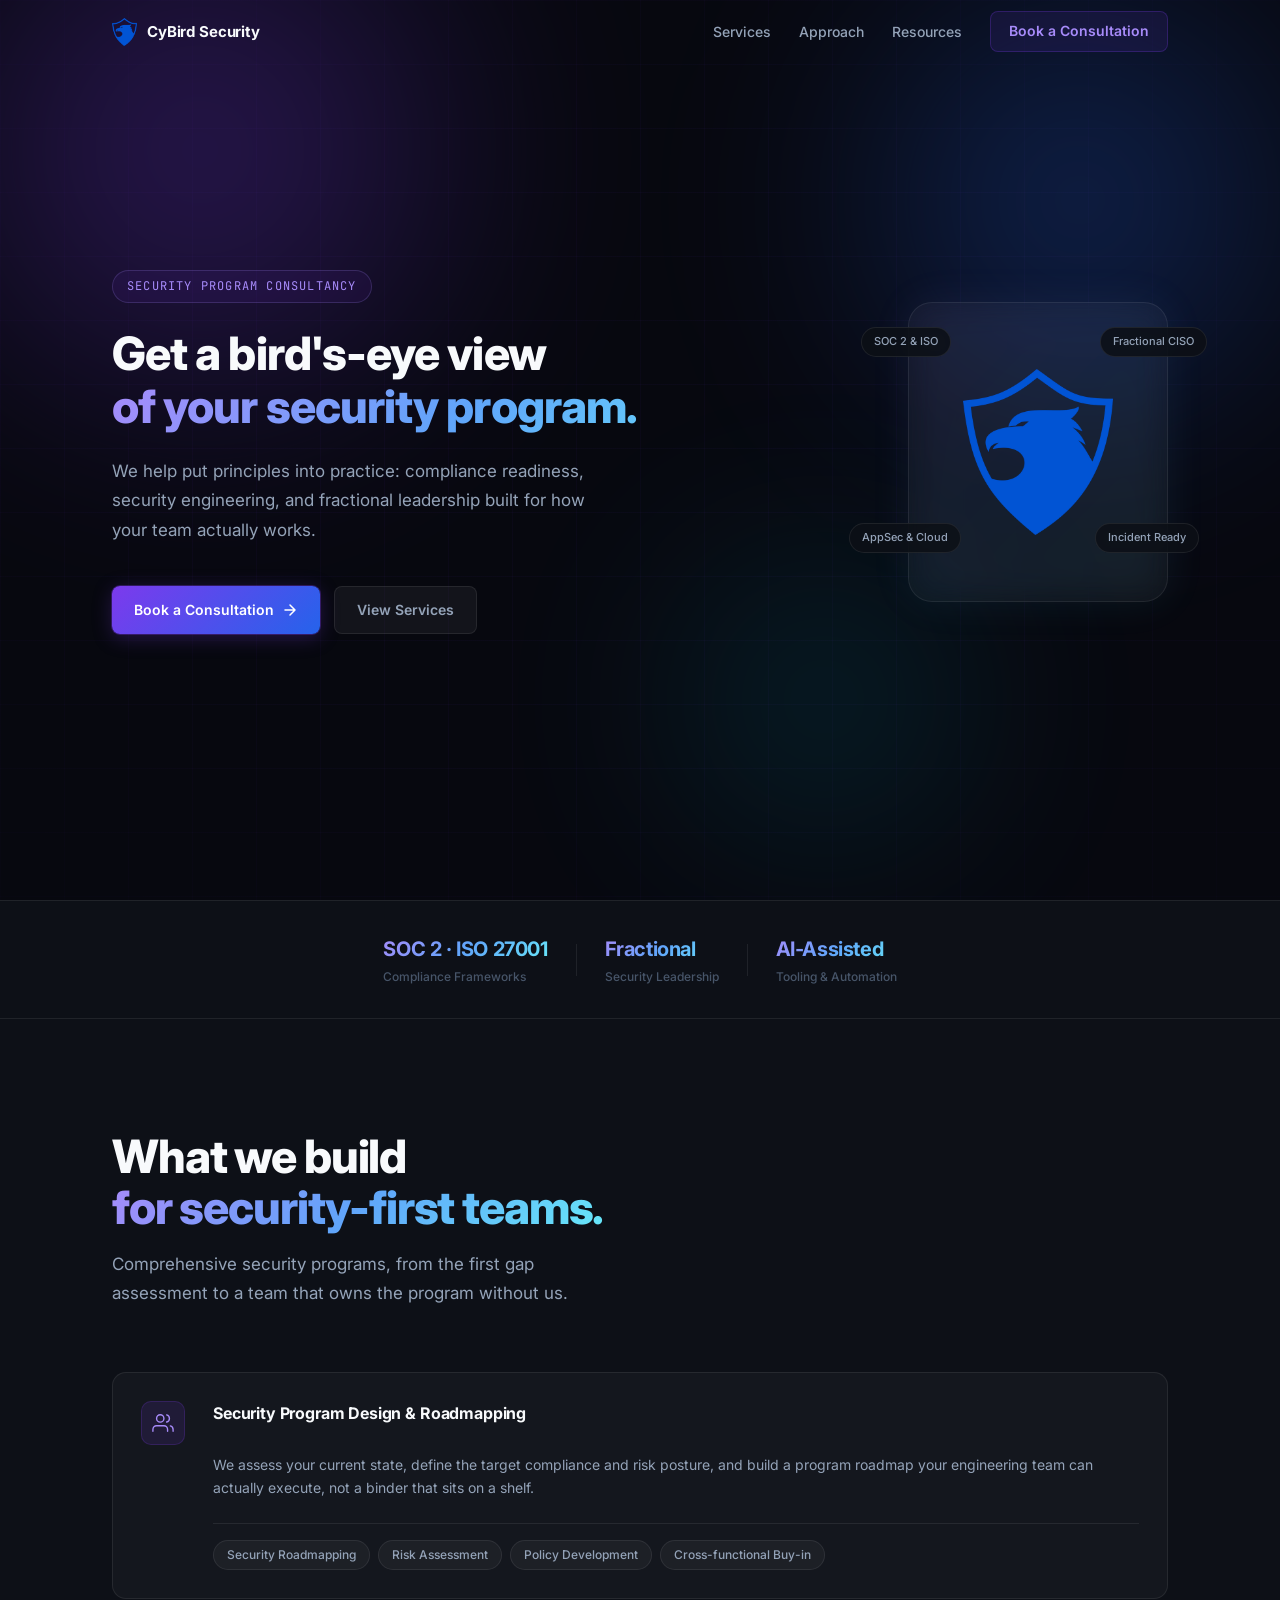
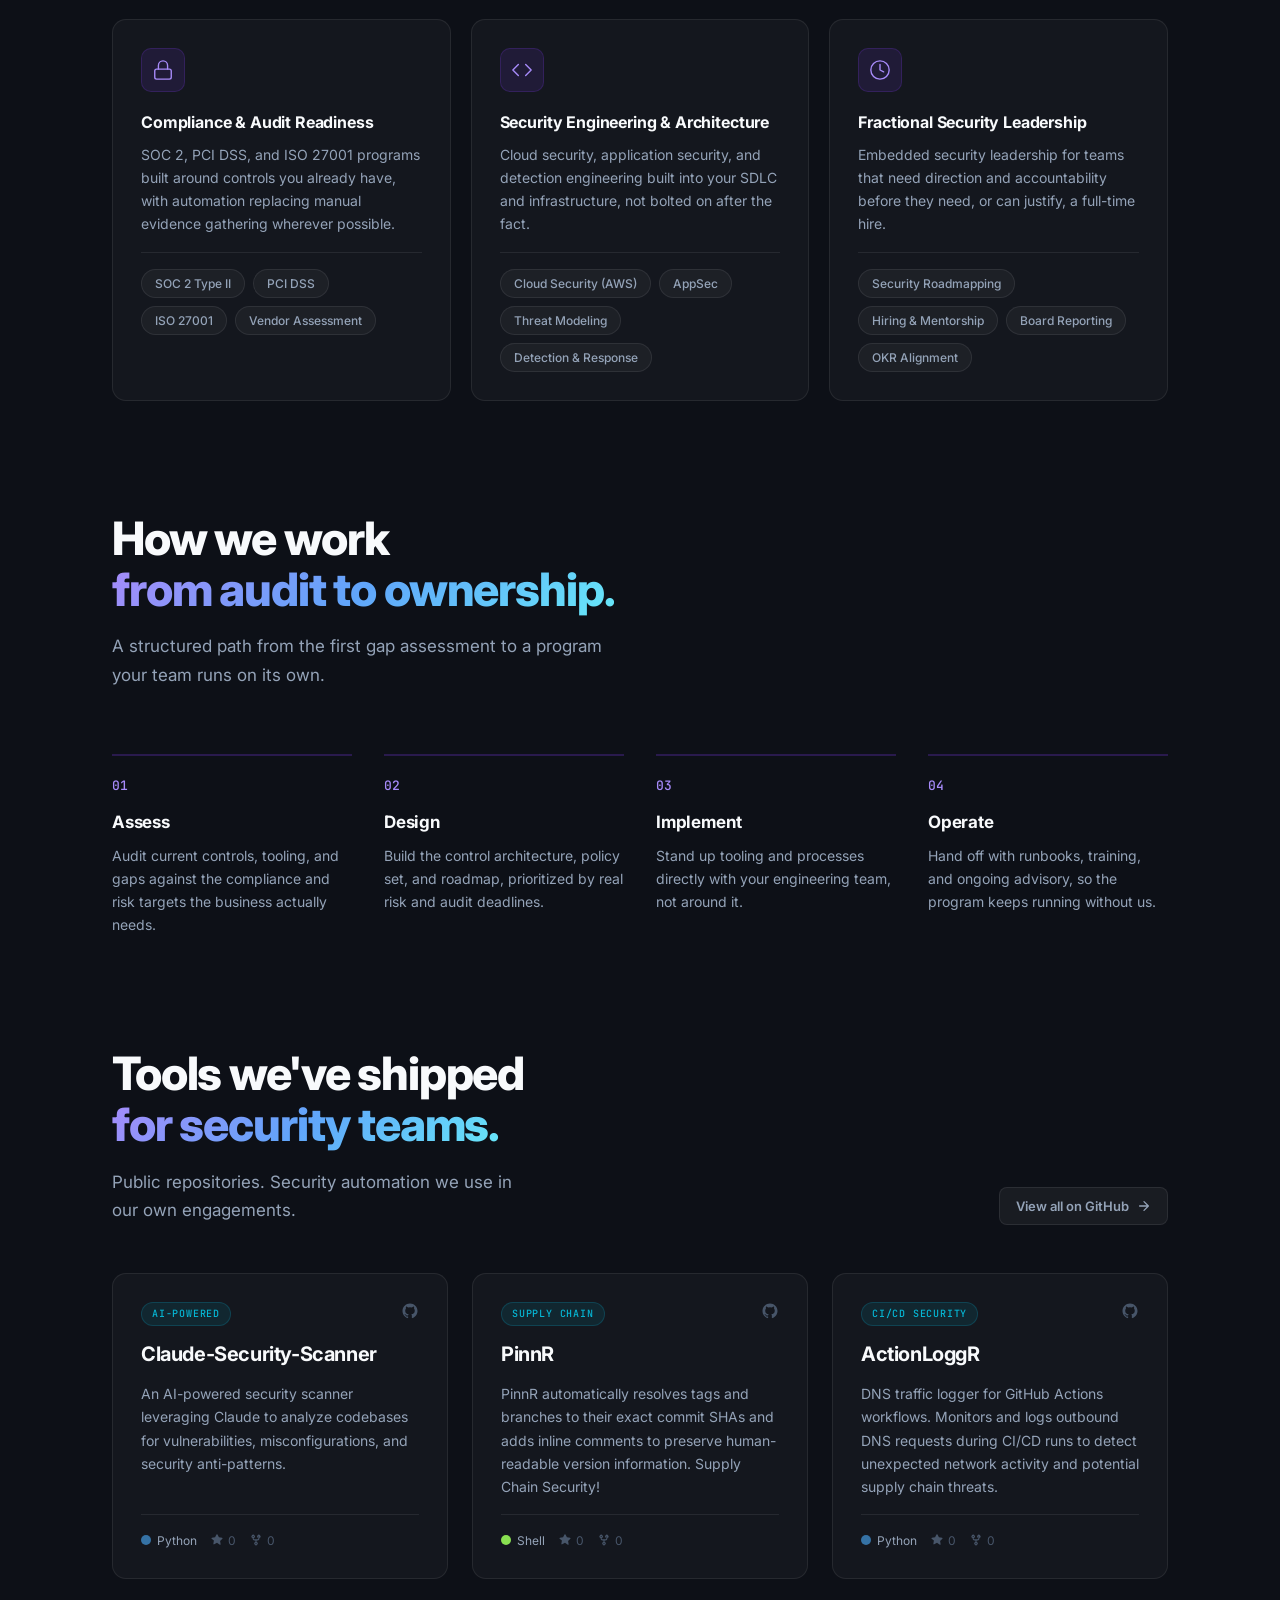
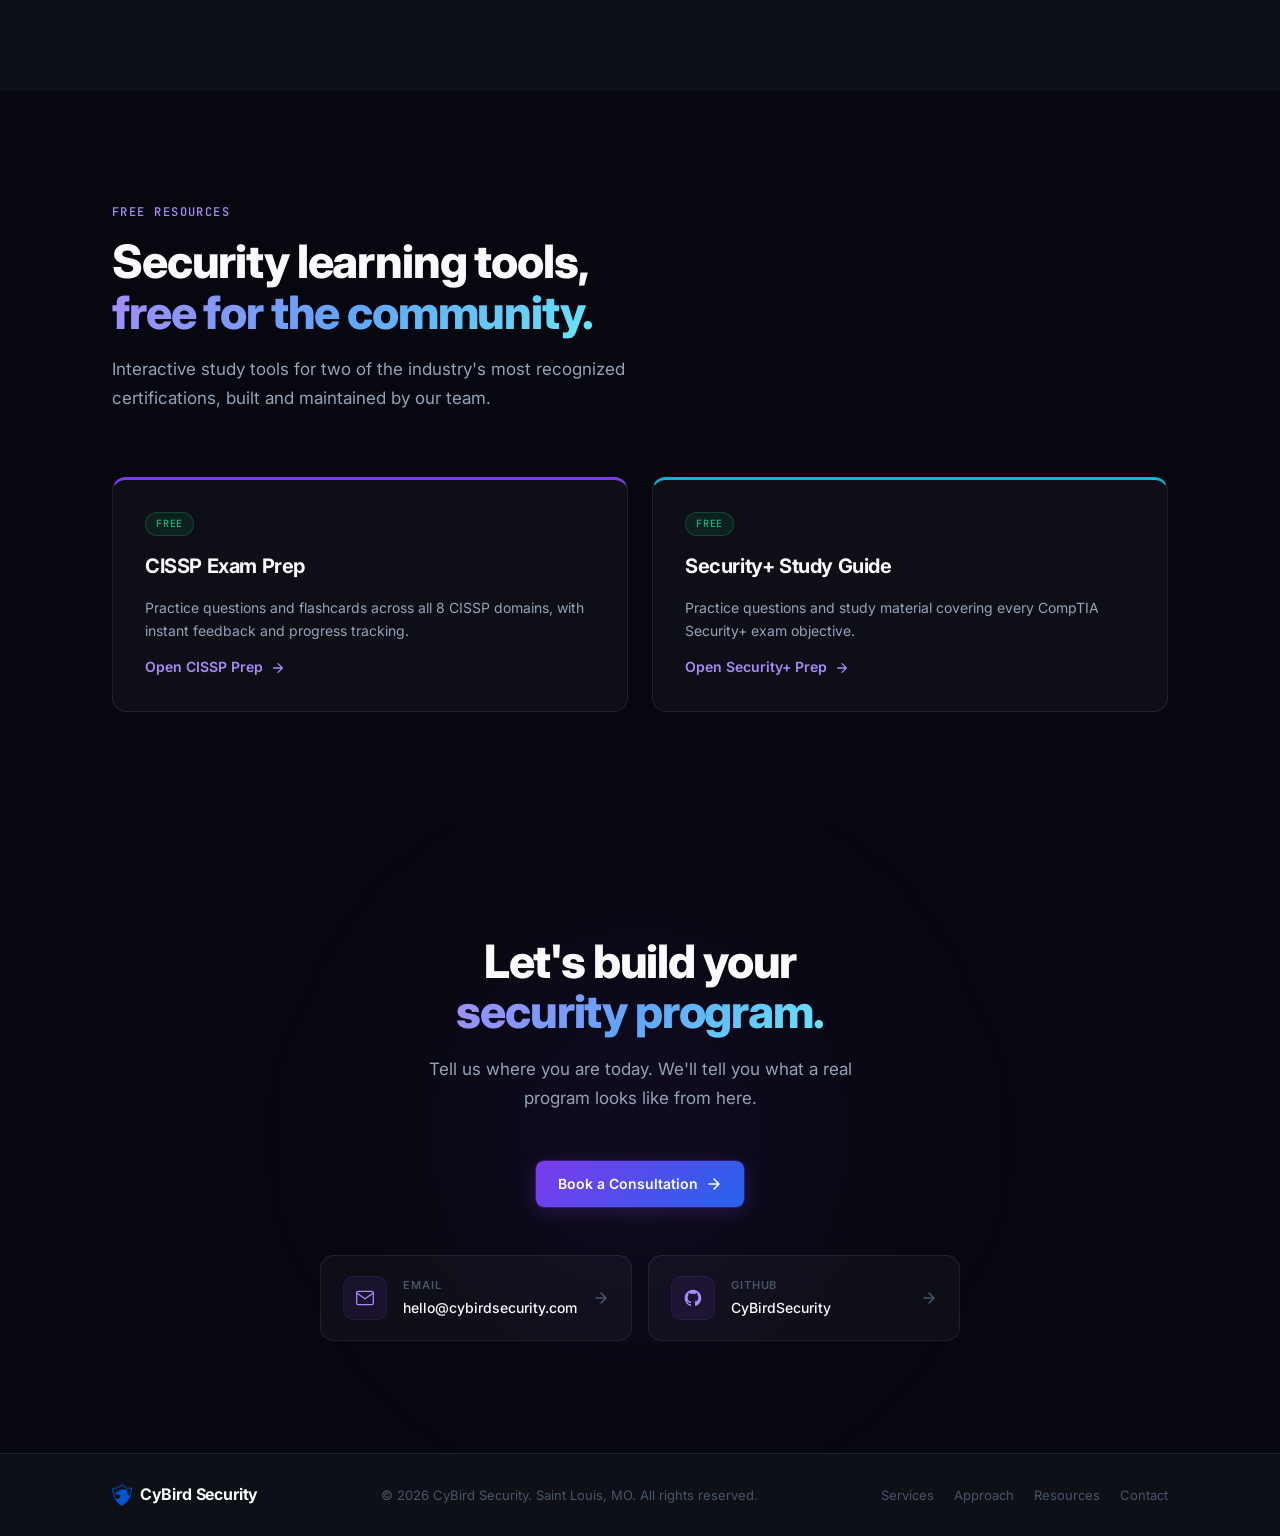
==== commit 00b949c2: "Use real CyBird Security brand mark and tagline Replace the placeholder "CB" favicon and hand-drawn " ====
--- a/index.html
+++ b/index.html
@@ -3,15 +3,18 @@
 <head>
   <meta charset="UTF-8" />
   <meta name="viewport" content="width=device-width, initial-scale=1.0" />
-  <meta name="description" content="CyBird Security is a security consultancy that builds comprehensive security programs: compliance readiness, security engineering, and fractional leadership." />
+  <meta name="description" content="CyBird Security gives you a bird's-eye view of your security program. IT security consulting: compliance readiness, security engineering, and fractional leadership." />
   <meta property="og:title" content="CyBird Security | Security Program Consultancy" />
-  <meta property="og:description" content="We build comprehensive security programs: compliance readiness, security engineering, and fractional leadership, for teams that need a program, not a binder." />
+  <meta property="og:description" content="Get a bird's-eye view of your security program. We help put principles into practice and build what your business actually needs." />
   <meta property="og:type" content="website" />
   <meta property="og:url" content="https://cybirdsecurity.com" />
+  <meta property="og:image" content="https://cybirdsecurity.com/assets/img/logo-lockup-640.png" />
   <title>CyBird Security | Security Program Consultancy</title>
 
   <!-- Favicon -->
-  <link rel="icon" type="image/svg+xml" href="data:image/svg+xml,<svg xmlns='http://www.w3.org/2000/svg' viewBox='0 0 32 32'><rect width='32' height='32' rx='8' fill='%237c3aed'/><text y='22' x='6' font-size='18' font-family='monospace' fill='white'>CB</text></svg>" />
+  <link rel="icon" type="image/png" sizes="32x32" href="assets/img/logo-mark-32.png" />
+  <link rel="icon" type="image/png" sizes="192x192" href="assets/img/logo-mark-192.png" />
+  <link rel="apple-touch-icon" href="assets/img/logo-mark-192.png" />
 
   <!-- Fonts -->
   <link rel="preconnect" href="https://fonts.googleapis.com" />
@@ -26,6 +29,7 @@
   <nav class="navbar" id="navbar">
     <div class="nav-inner">
       <a href="#hero" class="nav-logo" aria-label="CyBird Security home">
+        <img src="assets/img/logo-mark-192.png" alt="" class="nav-logo-mark" width="28" height="31" />
         <span class="nav-logo-text">CyBird Security</span>
       </a>
 
@@ -58,12 +62,12 @@
         <div class="hero-eyebrow">Security Program Consultancy</div>
 
         <h1 class="hero-title">
-          <span class="title-line">We build</span>
-          <span class="title-line gradient-text" id="typedWord" aria-live="polite">comprehensive programs.</span>
+          <span class="title-line">Get a bird's-eye view</span>
+          <span class="title-line gradient-text">of your security program.</span>
         </h1>
 
         <p class="hero-description">
-          Fractional security leadership, compliance readiness, and engineering built for SOC 2, PCI, and ISO audits, without slowing your team down.
+          We help put principles into practice: compliance readiness, security engineering, and fractional leadership built for how your team actually works.
         </p>
 
         <div class="hero-ctas">
@@ -78,25 +82,7 @@
       <div class="hero-visual reveal" aria-hidden="true">
         <div class="shield-card">
           <div class="shield-glow"></div>
-          <svg class="shield-svg" viewBox="0 0 120 140" fill="none" xmlns="http://www.w3.org/2000/svg">
-            <path d="M60 8L14 26V68C14 95.6 34 120.8 60 132C86 120.8 106 95.6 106 68V26L60 8Z" fill="url(#shieldGrad)" opacity="0.15"/>
-            <path d="M60 8L14 26V68C14 95.6 34 120.8 60 132C86 120.8 106 95.6 106 68V26L60 8Z" stroke="url(#shieldStroke)" stroke-width="1.5"/>
-            <path d="M43 70l11 11 23-24" stroke="url(#checkGrad)" stroke-width="3" stroke-linecap="round" stroke-linejoin="round"/>
-            <defs>
-              <linearGradient id="shieldGrad" x1="14" y1="8" x2="106" y2="132">
-                <stop stop-color="#7c3aed"/>
-                <stop offset="1" stop-color="#2563eb"/>
-              </linearGradient>
-              <linearGradient id="shieldStroke" x1="14" y1="8" x2="106" y2="132">
-                <stop stop-color="#a78bfa"/>
-                <stop offset="1" stop-color="#60a5fa"/>
-              </linearGradient>
-              <linearGradient id="checkGrad" x1="43" y1="70" x2="77" y2="81">
-                <stop stop-color="#c4b5fd"/>
-                <stop offset="1" stop-color="#93c5fd"/>
-              </linearGradient>
-            </defs>
-          </svg>
+          <img class="shield-mark" src="assets/img/logo-mark-512.png" alt="" width="150" height="167" />
           <div class="shield-badge shield-badge--tl">SOC 2 &amp; ISO</div>
           <div class="shield-badge shield-badge--tr">Fractional CISO</div>
           <div class="shield-badge shield-badge--bl">AppSec &amp; Cloud</div>
@@ -341,10 +327,11 @@
   <footer class="footer">
     <div class="container footer-inner">
       <a href="#hero" class="footer-logo" aria-label="Back to top">
+        <img src="assets/img/logo-mark-192.png" alt="" class="footer-logo-mark" width="22" height="25" />
         <span class="footer-logo-text">CyBird Security</span>
       </a>
       <p class="footer-copy">
-        &copy; <span id="footerYear"></span> CyBird Security. All rights reserved.
+        &copy; <span id="footerYear"></span> CyBird Security. Saint Louis, MO. All rights reserved.
       </p>
       <nav class="footer-links" aria-label="Footer navigation">
         <a href="#services" class="footer-link">Services</a>
--- a/assets/css/style.css
+++ b/assets/css/style.css
@@ -214,6 +214,7 @@
 .nav-logo {
   display: flex;
   align-items: center;
+  gap: 10px;
   font-size: 15px;
   font-weight: 700;
   letter-spacing: -0.01em;
@@ -221,7 +222,7 @@
   white-space: nowrap;
 }
 .nav-logo:hover { opacity: 0.85; }
-.nav-logo-dot { color: var(--c-purple-lt); }
+.nav-logo-mark { height: 28px; width: auto; flex-shrink: 0; }
 
 .nav-links {
   display: flex;
@@ -347,7 +348,7 @@
 }
 
 .hero-title {
-  font-size: clamp(30px, 3.6vw, 44px);
+  font-size: clamp(32px, 4vw, 46px);
   font-weight: 800;
   line-height: 1.15;
   letter-spacing: -0.02em;
@@ -423,8 +424,9 @@
   filter: blur(20px);
 }
 
-.shield-svg {
-  width: 120px;
+.shield-mark {
+  width: 150px;
+  height: auto;
   animation: shieldFloat 4s ease-in-out infinite;
 }
 @keyframes shieldFloat {
@@ -1041,7 +1043,8 @@
   flex-wrap: wrap;
 }
 
-.footer-logo { display: flex; align-items: center; }
+.footer-logo { display: flex; align-items: center; gap: 8px; }
+.footer-logo-mark { height: 22px; width: auto; }
 .footer-logo-text {
   font-size: 16px;
   font-weight: 700;
@@ -1133,7 +1136,7 @@
 
 @media (max-width: 480px) {
   .hero-eyebrow { font-size: 10px; }
-  .hero-title { font-size: 21px; }
+  .hero-title { font-size: 23px; }
   .contact-links { grid-template-columns: 1fr; }
 }
 
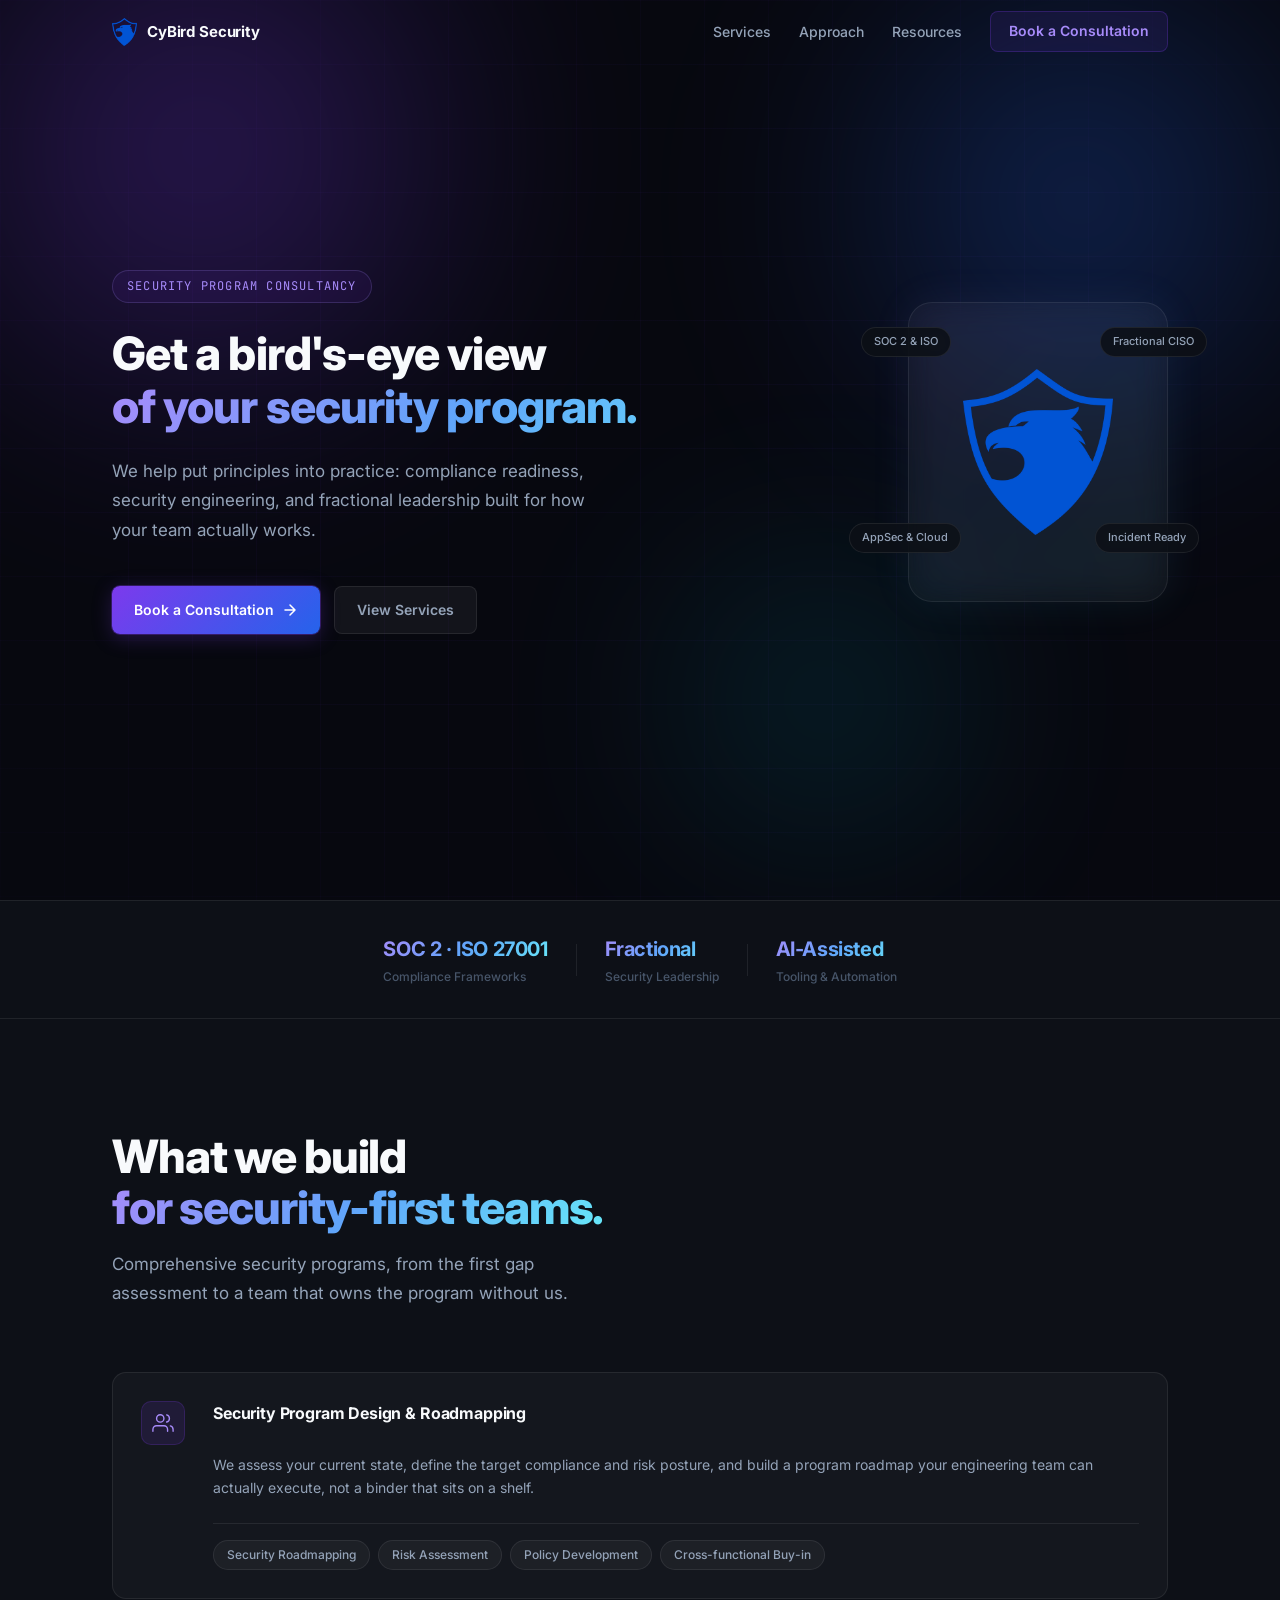
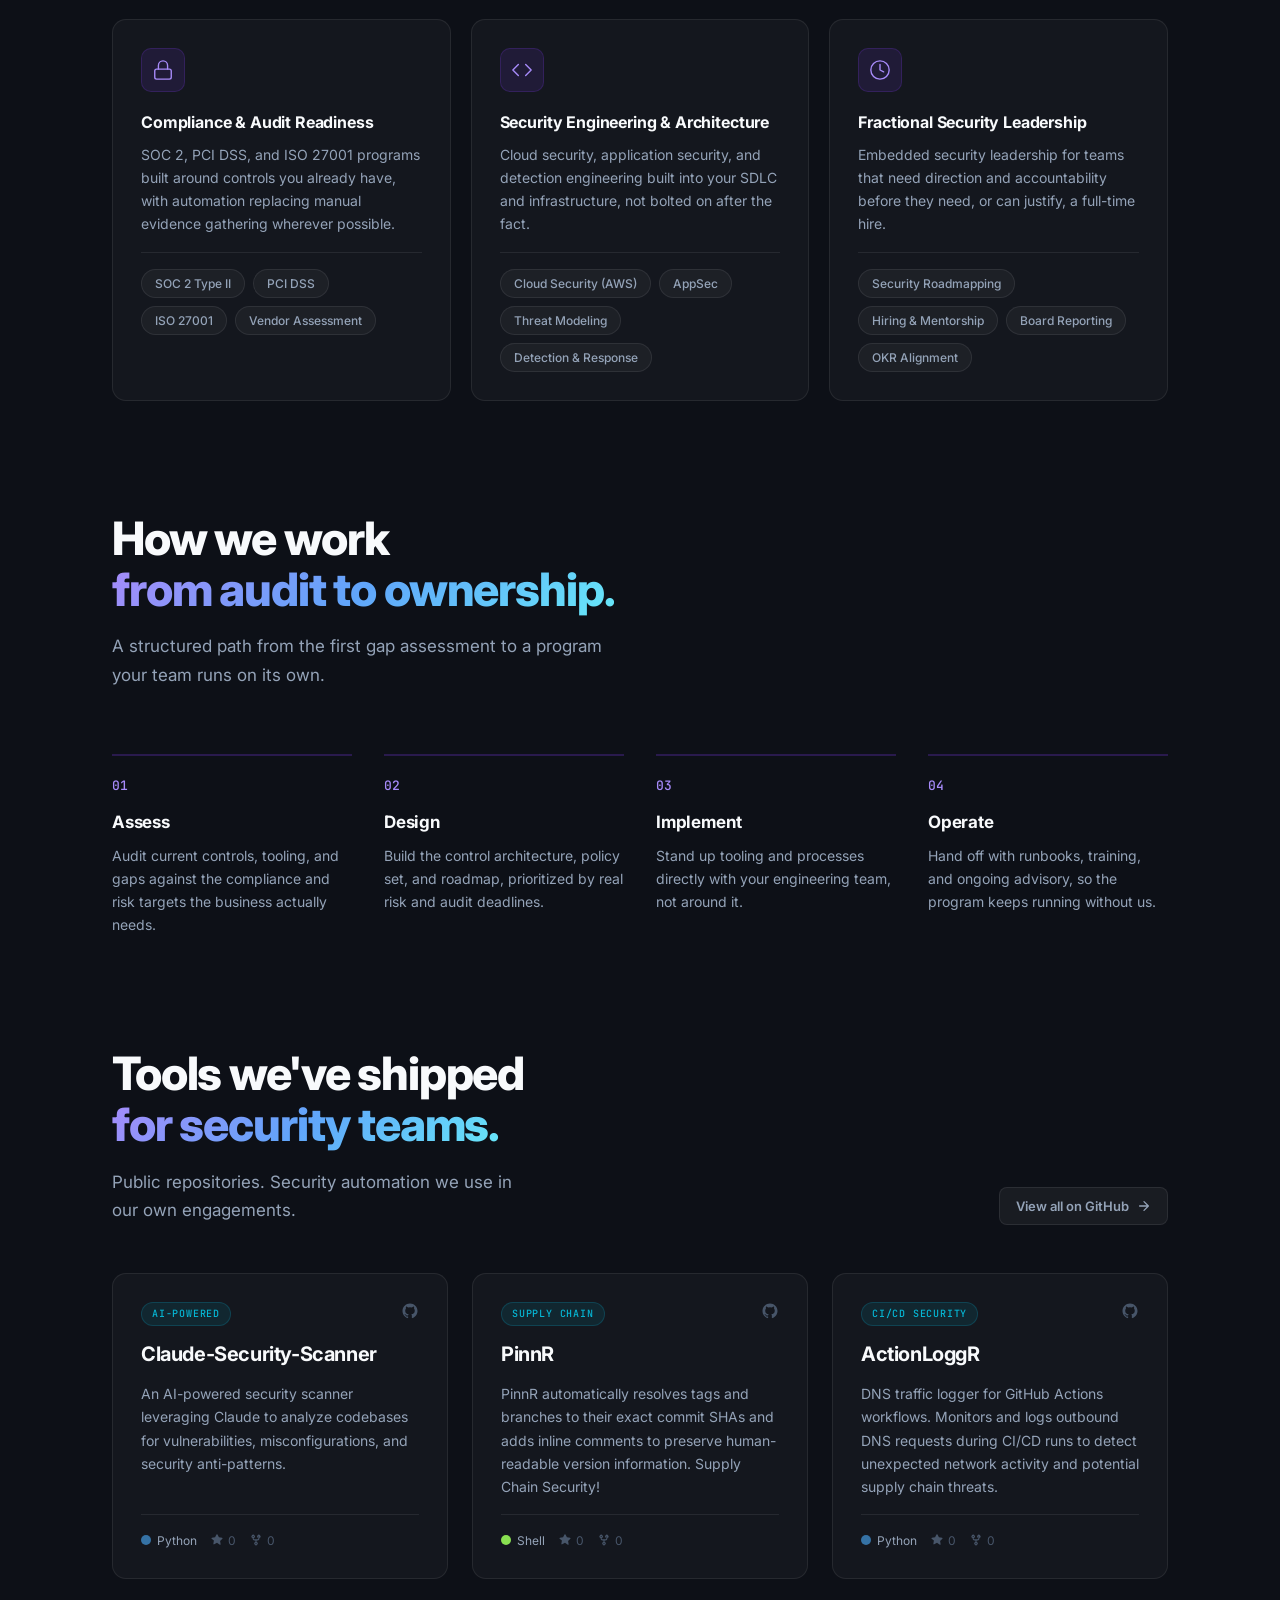
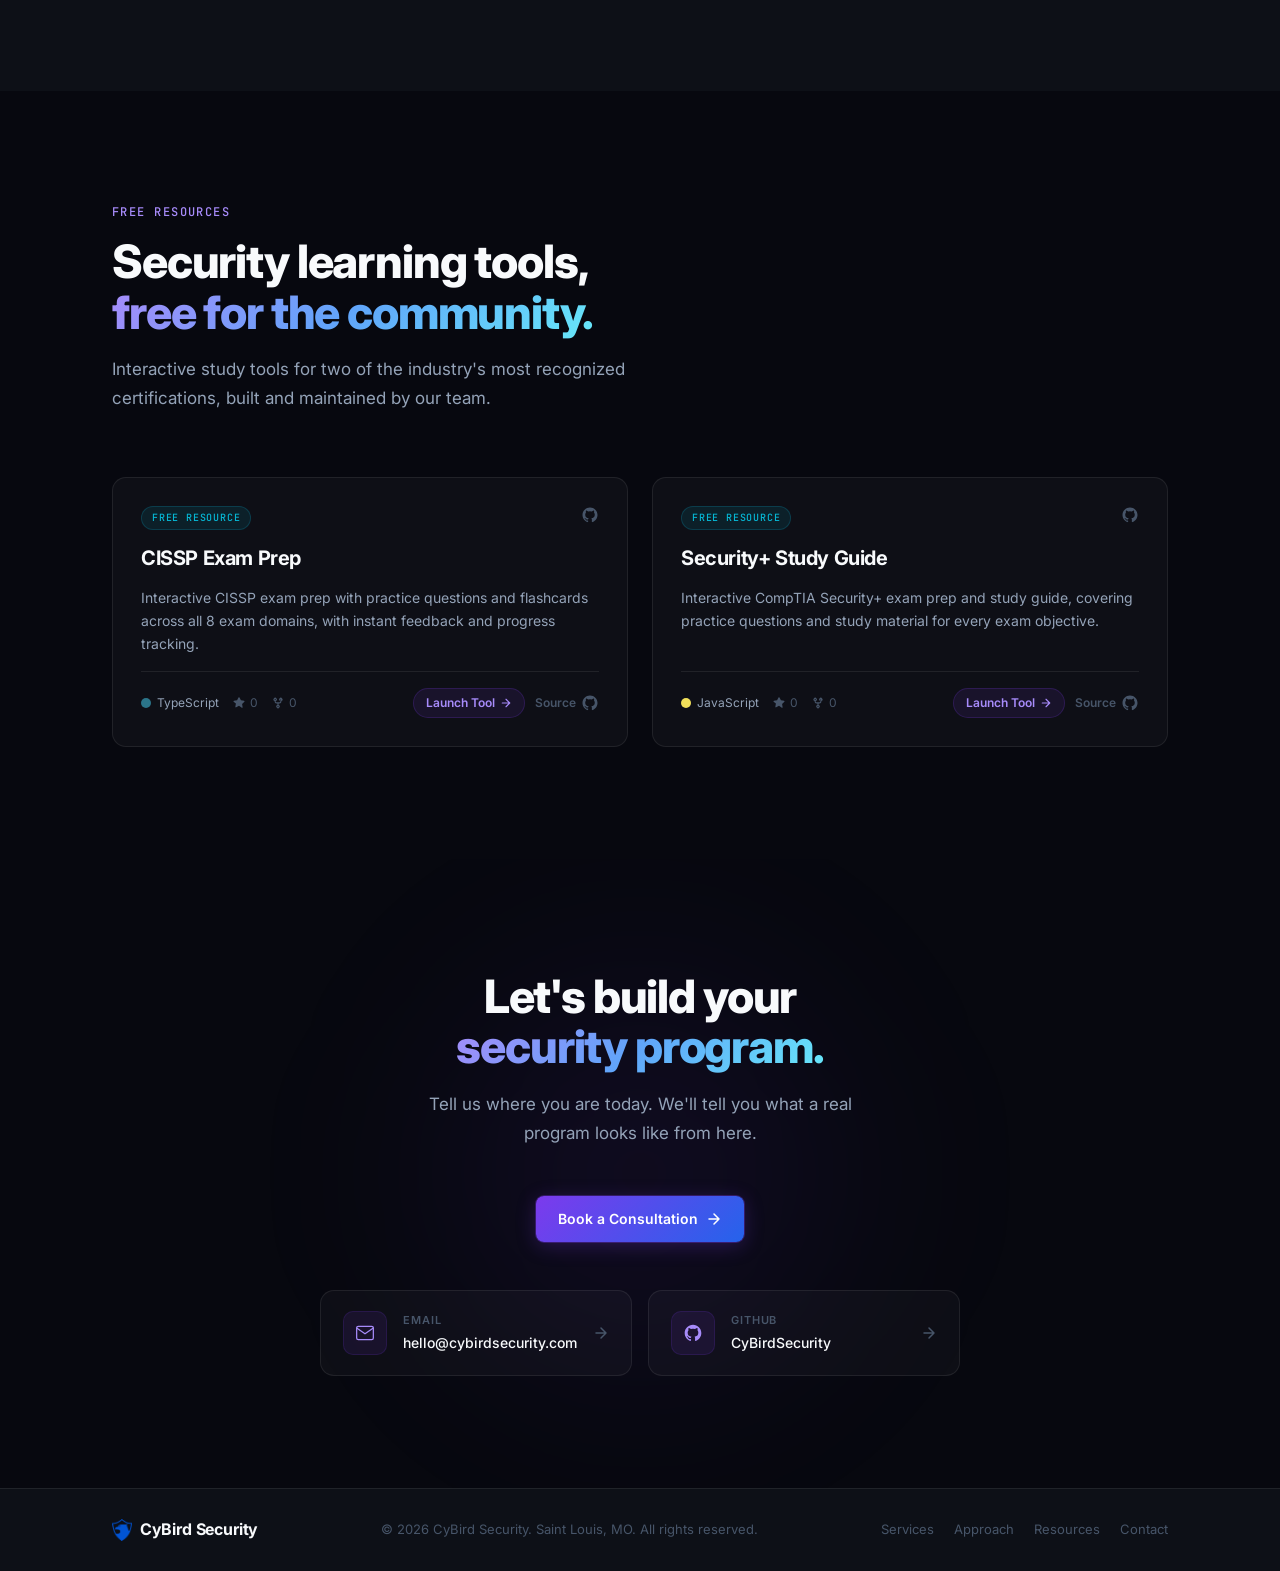
==== commit e57efacd: "Restore project-card style for free resources, harden contact grid Bring back the dynamic GitHub-sty" ====
--- a/index.html
+++ b/index.html
@@ -251,26 +251,10 @@
         </p>
       </div>
 
-      <div class="resources-grid">
-        <a href="https://cissp.cybirdsecurity.com" target="_blank" rel="noopener noreferrer" class="resource-card resource-card--purple reveal" style="--delay: 0ms" aria-label="Open the CISSP exam prep tool">
-          <span class="resource-badge">Free</span>
-          <h3 class="resource-card-title">CISSP Exam Prep</h3>
-          <p class="resource-card-text">Practice questions and flashcards across all 8 CISSP domains, with instant feedback and progress tracking.</p>
-          <span class="resource-card-cta">
-            Open CISSP Prep
-            <svg width="14" height="14" viewBox="0 0 16 16" fill="none" aria-hidden="true"><path d="M3 8h10M8 3l5 5-5 5" stroke="currentColor" stroke-width="1.5" stroke-linecap="round" stroke-linejoin="round"/></svg>
-          </span>
-        </a>
-
-        <a href="https://securityplus.cybirdsecurity.com" target="_blank" rel="noopener noreferrer" class="resource-card resource-card--cyan reveal" style="--delay: 80ms" aria-label="Open the Security+ study guide">
-          <span class="resource-badge">Free</span>
-          <h3 class="resource-card-title">Security+ Study Guide</h3>
-          <p class="resource-card-text">Practice questions and study material covering every CompTIA Security+ exam objective.</p>
-          <span class="resource-card-cta">
-            Open Security+ Prep
-            <svg width="14" height="14" viewBox="0 0 16 16" fill="none" aria-hidden="true"><path d="M3 8h10M8 3l5 5-5 5" stroke="currentColor" stroke-width="1.5" stroke-linecap="round" stroke-linejoin="round"/></svg>
-          </span>
-        </a>
+      <div class="projects-grid" id="resourcesGrid" aria-label="Free learning resources">
+        <!-- Project cards injected by main.js -->
+        <div class="project-skeleton" aria-hidden="true"></div>
+        <div class="project-skeleton" aria-hidden="true"></div>
       </div>
     </div>
   </section>
--- a/assets/css/style.css
+++ b/assets/css/style.css
@@ -844,73 +844,6 @@
   color: var(--c-purple-lt);
 }
 
-/* ── Free resources ─────────────────────────────────────────── */
-.resources-grid {
-  display: grid;
-  grid-template-columns: repeat(2, 1fr);
-  gap: 24px;
-}
-
-.resource-card {
-  position: relative;
-  display: flex;
-  flex-direction: column;
-  gap: 14px;
-  background: var(--c-bg-card);
-  border: 1px solid var(--c-border);
-  border-top-width: 3px;
-  border-radius: var(--radius);
-  padding: 32px;
-  text-decoration: none;
-  color: inherit;
-  transition: border-color var(--t-base), background var(--t-base), transform var(--t-slow) var(--ease), box-shadow var(--t-slow) var(--ease);
-}
-.resource-card:hover {
-  background: var(--c-bg-card-hov);
-  transform: translateY(-4px);
-  box-shadow: 0 20px 60px rgba(0,0,0,0.3);
-}
-.resource-card--purple { border-top-color: var(--c-purple); }
-.resource-card--purple:hover { border-color: rgba(124, 58, 237, 0.4); }
-.resource-card--cyan { border-top-color: var(--c-cyan); }
-.resource-card--cyan:hover { border-color: rgba(6, 182, 212, 0.4); }
-
-.resource-badge {
-  align-self: flex-start;
-  font-family: var(--font-mono);
-  font-size: 10px;
-  font-weight: 500;
-  letter-spacing: 0.08em;
-  text-transform: uppercase;
-  color: var(--c-green);
-  background: rgba(16, 185, 129, 0.1);
-  border: 1px solid rgba(16, 185, 129, 0.25);
-  border-radius: var(--radius-pill);
-  padding: 3px 10px;
-}
-
-.resource-card-title {
-  font-size: 20px;
-  font-weight: 700;
-  letter-spacing: -0.02em;
-}
-
-.resource-card-text {
-  font-size: 14px;
-  color: var(--c-text-2);
-  line-height: 1.65;
-  flex: 1;
-}
-
-.resource-card-cta {
-  display: inline-flex;
-  align-items: center;
-  gap: 8px;
-  font-size: 14px;
-  font-weight: 600;
-  color: var(--c-purple-lt);
-}
-
 /* ── Contact ────────────────────────────────────────────────── */
 .contact {
   position: relative;
@@ -956,7 +889,7 @@
 
 .contact-links {
   display: grid;
-  grid-template-columns: repeat(2, 1fr);
+  grid-template-columns: repeat(auto-fit, minmax(220px, 1fr));
   gap: 16px;
 }
 
@@ -1083,7 +1016,6 @@
   .service-card--featured .service-card-text,
   .service-card--featured .service-card-tags { grid-column: 1; }
   .approach-steps { grid-template-columns: repeat(2, 1fr); }
-  .resources-grid { grid-template-columns: 1fr; }
   .skills-grid { grid-template-columns: 1fr; }
 }
 
@@ -1137,7 +1069,6 @@
 @media (max-width: 480px) {
   .hero-eyebrow { font-size: 10px; }
   .hero-title { font-size: 23px; }
-  .contact-links { grid-template-columns: 1fr; }
 }
 
 /* ── Reduced motion ─────────────────────────────────────────── */
